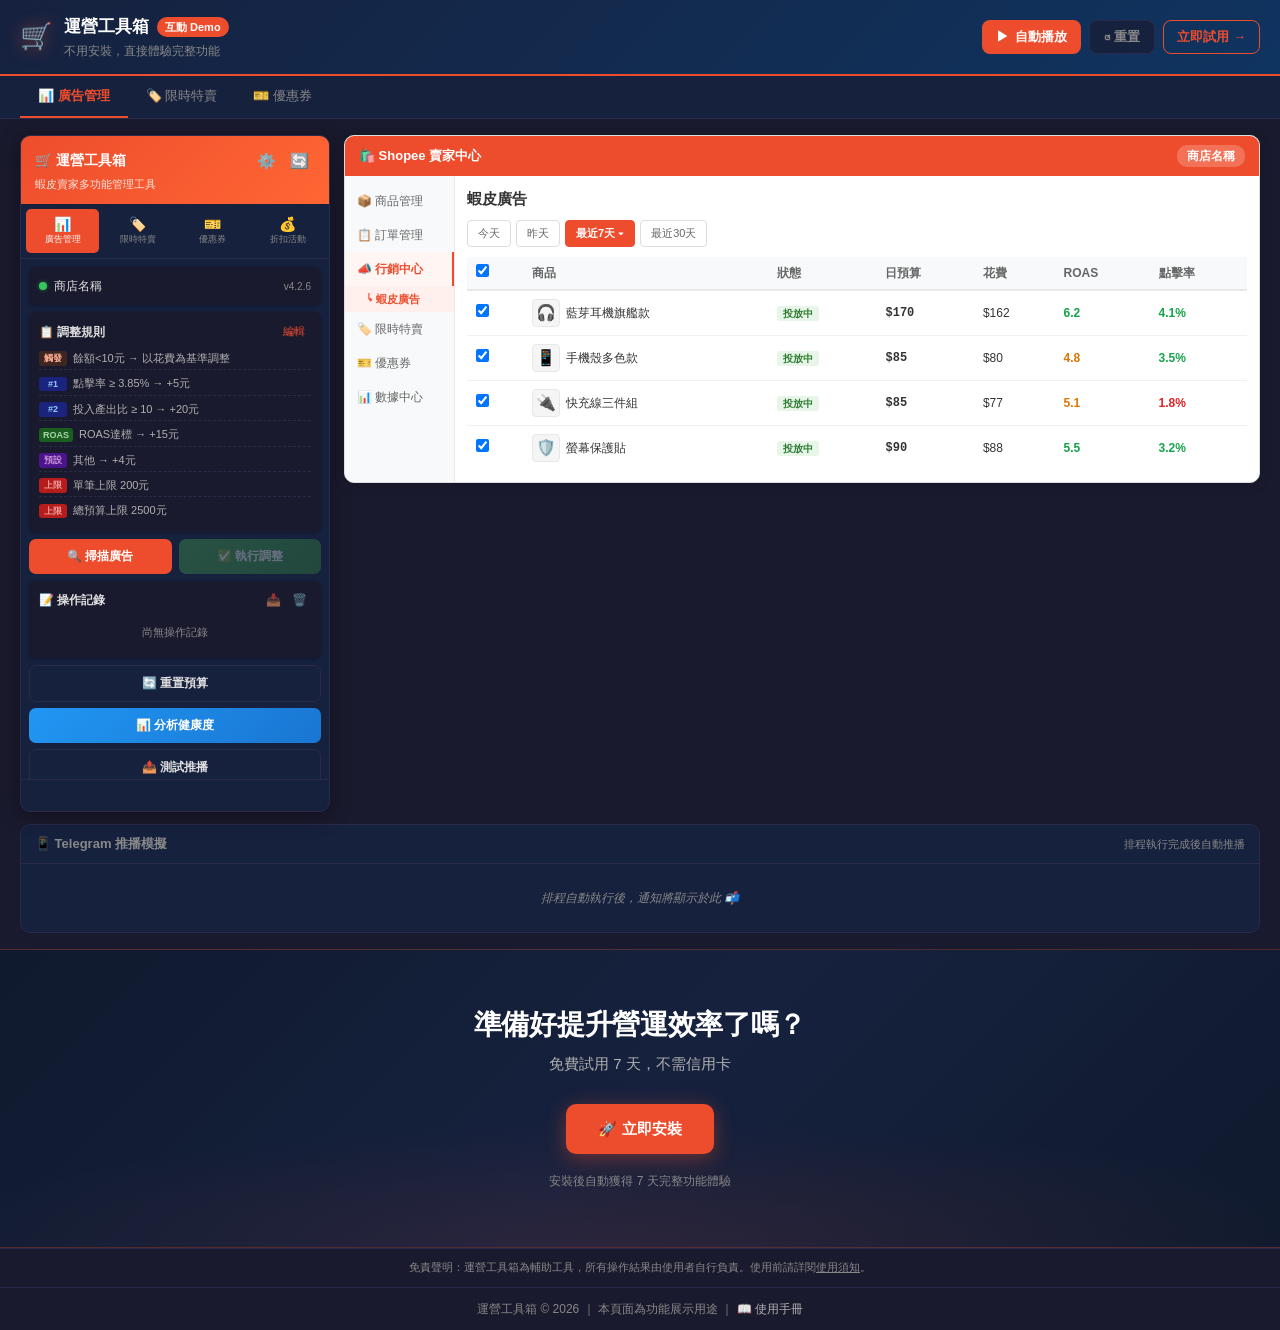
==== demo-full.html @ 083dc5a8 "feat: 重做為簡潔 Landing Page - index.html: 全新 Landing Page（Hero + 功能卡片 + 怎麼運作 + TG遙控 + CTA） - demo-full." ====
<!DOCTYPE html>
<html lang="zh-TW">
<head>
  <meta charset="UTF-8">
  <meta name="viewport" content="width=1300">
  <title>運營工具箱 Demo</title>
  <link rel="stylesheet" href="demo.css">
</head>
<body>

  <!-- ===== Header ===== -->
  <header class="page-header">
    <div class="page-header-inner">
      <div class="page-brand">
        <span class="page-logo">🛒</span>
        <div>
          <h1>運營工具箱 <span class="badge-demo">互動 Demo</span></h1>
          <p class="page-tagline">不用安裝，直接體驗完整功能</p>
        </div>
      </div>
      <div class="page-controls">
        <button id="autoPlayBtn" class="ctrl-btn ctrl-primary">
          <span id="autoPlayIcon">▶</span> <span id="autoPlayLabel">開始演示</span>
        </button>
        <button id="pauseBtn" class="ctrl-btn ctrl-secondary hidden">⏸ 暫停</button>
        <button id="resetBtn" class="ctrl-btn ctrl-secondary">↺ 重置</button>
        <a href="#cta-section" class="ctrl-btn ctrl-cta">立即試用 →</a>
      </div>
    </div>
  </header>

  <!-- ===== 步驟提示列 ===== -->
  <div class="step-bar" id="stepBar">
    <div class="step-bar-inner" id="stepText"></div>
  </div>

  <!-- ===== 功能 Tab 選擇 ===== -->
  <div class="feature-tabs">
    <div class="feature-tabs-inner">
      <button class="ftab active" data-ftab="ad">📊 廣告管理</button>
      <button class="ftab" data-ftab="flash">🏷️ 限時特賣</button>
      <button class="ftab" data-ftab="voucher">🎫 優惠券</button>
    </div>
  </div>

  <!-- ===== 主體 ===== -->
  <main class="demo-wrap">

    <!-- ==============================
         廣告管理 Tab
         ============================== -->
    <div class="ftab-content active" id="ftab-ad">
      <div class="demo-columns">

        <!-- ── 左：Side Panel ── -->
        <div class="sp-frame" id="spFrame">
          <div class="sp-header">
            <div class="sp-header-top">
              <h2>🛒 運營工具箱</h2>
              <div class="sp-header-actions">
                <button class="sp-icon-btn">⚙️</button>
                <button class="sp-icon-btn">🔄</button>
              </div>
            </div>
            <p class="sp-header-sub">蝦皮賣家多功能管理工具</p>
          </div>

          <div class="sp-tab-bar">
            <button class="sp-tab active" data-sptab="ad">
              <span class="sp-tab-icon">📊</span><span class="sp-tab-label">廣告管理</span>
            </button>
            <button class="sp-tab" data-sptab="flash">
              <span class="sp-tab-icon">🏷️</span><span class="sp-tab-label">限時特賣</span>
            </button>
            <button class="sp-tab" data-sptab="coupon">
              <span class="sp-tab-icon">🎫</span><span class="sp-tab-label">優惠券</span>
            </button>
            <button class="sp-tab" data-sptab="discount">
              <span class="sp-tab-icon">💰</span><span class="sp-tab-label">折扣活動</span>
            </button>
          </div>

          <div class="sp-body" id="spBody">

            <!-- SP: 廣告管理 -->
            <div class="sp-tab-content active" id="sptab-ad">

              <!-- 賣場資訊 -->
              <div class="sp-card">
                <div class="sp-shop-row">
                  <span class="sp-dot green"></span>
                  <span class="sp-shop-name">商店名稱</span>
                  <span class="sp-version">v4.2.6</span>
                </div>
              </div>

              <!-- 調整規則 -->
              <div class="sp-card" id="spRulesCard">
                <div class="sp-section-header">
                  <span>📋 調整規則</span>
                  <button class="sp-edit-link">編輯</button>
                </div>
                <div class="sp-rules-list">
                  <div class="sp-rule-item">
                    <span class="sp-badge trigger">觸發</span>
                    <span>餘額&lt;10元 → 以花費為基準調整</span>
                  </div>
                  <div class="sp-rule-item">
                    <span class="sp-badge custom">#1</span>
                    <span>點擊率 ≥ 3.85% → +5元</span>
                  </div>
                  <div class="sp-rule-item">
                    <span class="sp-badge custom">#2</span>
                    <span>投入產出比 ≥ 10 → +20元</span>
                  </div>
                  <div class="sp-rule-item">
                    <span class="sp-badge roas">ROAS</span>
                    <span>ROAS達標 → +15元</span>
                  </div>
                  <div class="sp-rule-item">
                    <span class="sp-badge fallback">預設</span>
                    <span>其他 → +4元</span>
                  </div>
                  <div class="sp-rule-item">
                    <span class="sp-badge limit">上限</span>
                    <span>單筆上限 200元</span>
                  </div>
                  <div class="sp-rule-item">
                    <span class="sp-badge limit">上限</span>
                    <span>總預算上限 2500元</span>
                  </div>
                </div>
              </div>

              <!-- 掃描 & 執行 -->
              <div class="sp-btn-row">
                <button class="sp-action-btn sp-primary" id="scanBtn">🔍 掃描廣告</button>
                <button class="sp-action-btn sp-success" id="executeBtn" disabled>✅ 執行調整</button>
              </div>

              <!-- 緊急停止 -->
              <button class="sp-action-btn sp-danger sp-full hidden" id="stopBtn">🛑 緊急停止</button>

              <!-- 進度條 -->
              <div class="sp-progress hidden" id="spProgress">
                <div class="sp-progress-label">
                  <span id="spProgressLabel">處理中...</span>
                  <span id="spProgressPct"></span>
                </div>
                <div class="sp-progress-track">
                  <div class="sp-progress-fill" id="spProgressFill"></div>
                </div>
              </div>

              <!-- 掃描結果 -->
              <div class="sp-result-panel hidden" id="scanResultPanel"></div>
              <!-- 執行結果 -->
              <div class="sp-result-panel hidden" id="executeResultPanel"></div>

              <!-- 操作記錄 -->
              <div class="sp-card">
                <div class="sp-section-header">
                  <span>📝 操作記錄</span>
                  <div>
                    <button class="sp-icon-btn-sm">📥</button>
                    <button class="sp-icon-btn-sm">🗑️</button>
                  </div>
                </div>
                <div class="sp-log" id="spLog">
                  <div class="sp-log-empty">尚無操作記錄</div>
                </div>
              </div>

              <!-- 其他動作 -->
              <button id="adResetBtn" class="sp-action-btn sp-outline sp-full" style="margin-bottom:6px;">🔄 重置預算</button>
              <button class="sp-action-btn sp-secondary sp-full" style="margin-bottom:6px;">📊 分析健康度</button>
              <button class="sp-action-btn sp-outline sp-full" style="margin-bottom:8px;">📤 測試推播</button>

              <!-- 排程設定（移至底部） -->
              <div class="sp-card" id="spScheduleCard">
                <div class="sp-section-header">
                  <span>⏰ 排程設定</span>
                  <label class="sp-toggle">
                    <input type="checkbox" id="scheduleToggle" checked>
                    <span class="sp-toggle-slider"></span>
                  </label>
                </div>
                <div class="sp-schedule-edit" id="spScheduleEdit">
                  <div class="sp-row-col">
                    <label class="sp-small-label">執行分鐘（可多選）</label>
                    <div class="sp-minute-chips">
                      <label class="sp-mchip"><input type="checkbox" value="0"  checked disabled><span>0分</span></label>
                      <label class="sp-mchip"><input type="checkbox" value="5"  disabled><span>5分</span></label>
                      <label class="sp-mchip"><input type="checkbox" value="10" disabled><span>10分</span></label>
                      <label class="sp-mchip"><input type="checkbox" value="15" disabled><span>15分</span></label>
                      <label class="sp-mchip"><input type="checkbox" value="20" disabled><span>20分</span></label>
                      <label class="sp-mchip"><input type="checkbox" value="25" disabled><span>25分</span></label>
                      <label class="sp-mchip"><input type="checkbox" value="30" checked disabled><span>30分</span></label>
                      <label class="sp-mchip"><input type="checkbox" value="35" disabled><span>35分</span></label>
                      <label class="sp-mchip"><input type="checkbox" value="40" disabled><span>40分</span></label>
                      <label class="sp-mchip"><input type="checkbox" value="45" disabled><span>45分</span></label>
                      <label class="sp-mchip"><input type="checkbox" value="50" disabled><span>50分</span></label>
                      <label class="sp-mchip"><input type="checkbox" value="55" disabled><span>55分</span></label>
                    </div>
                  </div>
                  <div class="sp-settings-row">
                    <label class="sp-small-label">開始時間</label>
                    <select id="spStartHour" class="sp-select-sm" disabled>
                      <option value="8" selected>8</option>
                    </select>
                    <span class="sp-unit">時</span>
                  </div>
                  <div class="sp-settings-row">
                    <label class="sp-small-label">結束時間</label>
                    <select id="spEndHour" class="sp-select-sm" disabled>
                      <option value="24" selected>24</option>
                    </select>
                    <span class="sp-unit">時</span>
                  </div>
                  <div class="sp-settings-row">
                    <label class="sp-small-label">自動切換頁面</label>
                    <label class="sp-toggle sp-toggle-sm">
                      <input type="checkbox" disabled>
                      <span class="sp-toggle-slider"></span>
                    </label>
                  </div>
                  <div class="sp-detail-row">
                    <span class="sp-detail-label">上次執行</span>
                    <span class="sp-last-run" id="spLastRun">2026/3/23 下午5:35</span>
                  </div>
                  <button class="sp-action-btn sp-primary sp-full" id="spScheduleSave" disabled>
                    💾 儲存排程設定
                  </button>
                </div>
                <!-- 倒數計時（自動播放時顯示） -->
                <div class="sp-countdown hidden" id="spCountdown">
                  <span class="sp-countdown-label">下次執行</span>
                  <span class="sp-countdown-time" id="spCountdownTime">--:--</span>
                </div>
              </div>

            </div><!-- /sptab-ad -->

            <!-- SP: 限時特賣 -->
            <div class="sp-tab-content" id="sptab-flash">
              <div class="sp-card">
                <h3 class="sp-card-title">🏷️ 快速設定活動庫存</h3>
                <div class="sp-mode-selector">
                  <label class="sp-radio">
                    <input type="radio" name="spStockMode" value="divide" checked>
                    <span>庫存除以</span>
                    <input type="number" value="2" min="1" max="10" class="sp-num-input">
                    <span class="sp-unit">（無條件進位）</span>
                  </label>
                  <label class="sp-radio">
                    <input type="radio" name="spStockMode" value="fixed">
                    <span>統一數量</span>
                    <input type="number" value="10" min="1" max="99" class="sp-num-input">
                    <span class="sp-unit">個</span>
                  </label>
                </div>
                <div class="sp-btn-row">
                  <button class="sp-action-btn sp-secondary">🔍 預覽變更</button>
                  <button class="sp-action-btn sp-primary" disabled>🚀 執行修改</button>
                </div>
                <label class="sp-checkbox"><input type="checkbox" checked><span>執行後自動全選</span></label>
                <label class="sp-checkbox"><input type="checkbox"><span>一次性完成（自動啟用 + 確定）</span></label>
              </div>
              <div class="sp-card sp-info-card">
                <h3 class="sp-card-title warn">⚠️ 防呆規則</h3>
                <ul class="sp-info-list">
                  <li>活動庫存範圍：1 ~ 99</li>
                  <li>不得超過現有庫存數量</li>
                  <li>庫存為 0 的規格自動跳過</li>
                </ul>
              </div>
              <button class="sp-action-btn sp-outline sp-full">📱 測試推播</button>
            </div>

            <!-- SP: 優惠券 -->
            <div class="sp-tab-content" id="sptab-coupon">
              <div class="sp-card">
                <h3 class="sp-card-title">📅 優惠券可使用時間</h3>
                <div class="sp-date-row">
                  <span class="sp-date-label">開始</span>
                  <input class="sp-date-input" type="text" placeholder="yyyymmddhhmm" value="202604010000">
                </div>
                <div class="sp-date-row">
                  <span class="sp-date-label">結束</span>
                  <input class="sp-date-input" type="text" placeholder="yyyymmddhhmm" value="202604300000">
                </div>
              </div>
              <div class="sp-card">
                <label class="sp-checkbox" style="margin:0;">
                  <input type="checkbox" checked>
                  <span>自動生成優惠券代碼（5碼英數字）</span>
                </label>
              </div>
              <button class="sp-action-btn sp-primary sp-full" style="margin-bottom:8px;">🚀 快速填入</button>
              <div class="sp-card">
                <h3 class="sp-card-title">📋 範本</h3>
                <div class="sp-template-list">
                  <div class="sp-template-item">
                    <span class="sp-template-name">滿199折10</span>
                    <div class="sp-template-btns">
                      <button class="sp-t-btn sp-t-apply" title="套用">✓</button>
                      <button class="sp-t-btn" title="置頂">📌</button>
                      <button class="sp-t-btn" title="刪除">🗑</button>
                    </div>
                  </div>
                  <div class="sp-template-item">
                    <span class="sp-template-name">滿399折25</span>
                    <div class="sp-template-btns">
                      <button class="sp-t-btn sp-t-apply">✓</button>
                      <button class="sp-t-btn">📌</button>
                      <button class="sp-t-btn">🗑</button>
                    </div>
                  </div>
                  <div class="sp-template-item">
                    <span class="sp-template-name">滿599折50</span>
                    <div class="sp-template-btns">
                      <button class="sp-t-btn sp-t-apply">✓</button>
                      <button class="sp-t-btn">📌</button>
                      <button class="sp-t-btn">🗑</button>
                    </div>
                  </div>
                  <div class="sp-template-item">
                    <span class="sp-template-name">【週年慶】滿999折100</span>
                    <div class="sp-template-btns">
                      <button class="sp-t-btn sp-t-apply">✓</button>
                      <button class="sp-t-btn">📌</button>
                      <button class="sp-t-btn">🗑</button>
                    </div>
                  </div>
                  <div class="sp-template-item">
                    <span class="sp-template-name">【新客專屬】滿299折20</span>
                    <div class="sp-template-btns">
                      <button class="sp-t-btn sp-t-apply">✓</button>
                      <button class="sp-t-btn">📌</button>
                      <button class="sp-t-btn">🗑</button>
                    </div>
                  </div>
                </div>
                <button class="sp-add-template-btn">＋ 新增範本</button>
              </div>
            </div>

            <!-- SP: 折扣活動 -->
            <div class="sp-tab-content" id="sptab-discount">
              <div class="sp-coming-soon">
                <div class="sp-cs-icon">💰</div>
                <h3>折扣活動管理</h3>
                <p>批量管理折扣活動<br>即將推出，敬請期待</p>
              </div>
            </div>

          </div><!-- /sp-body -->
          <div class="sp-footer"><span class="sp-footer-ver">v4.2.6</span></div>
        </div><!-- /sp-frame -->

        <!-- ── 右：蝦皮後台 ── -->
        <div class="shopee-frame" id="shopeeFrame">

          <!-- 廣告管理後台 -->
          <div class="s-page active" id="spage-ad">
            <div class="shopee-topbar">
              <span class="shopee-logo">🛍️ Shopee 賣家中心</span>
              <span class="shopee-shop">商店名稱</span>
            </div>
            <div class="shopee-body">
              <nav class="shopee-nav">
                <div class="snav-item">📦 商品管理</div>
                <div class="snav-item">📋 訂單管理</div>
                <div class="snav-item active">📣 行銷中心</div>
                <div class="snav-sub active">↳ 蝦皮廣告</div>
                <div class="snav-item">🏷️ 限時特賣</div>
                <div class="snav-item">🎫 優惠券</div>
                <div class="snav-item">📊 數據中心</div>
              </nav>
              <div class="shopee-content">
                <div class="shopee-page-title">蝦皮廣告</div>
                <div class="shopee-date-bar">
                  <span class="s-date-btn">今天</span>
                  <span class="s-date-btn">昨天</span>
                  <span class="s-date-btn s-date-active">最近7天 ▾</span>
                  <span class="s-date-btn">最近30天</span>
                </div>
                <table class="s-table">
                  <thead>
                    <tr>
                      <th><input type="checkbox" checked></th>
                      <th>商品</th>
                      <th>狀態</th>
                      <th>日預算</th>
                      <th>花費</th>
                      <th>ROAS</th>
                      <th>點擊率</th>
                    </tr>
                  </thead>
                  <tbody id="adTableBody">
                    <tr data-id="A">
                      <td><input type="checkbox" class="ad-cb" checked></td>
                      <td>
                        <div class="s-product">
                          <div class="s-product-img">🎧</div>
                          <span class="s-ad-name">藍芽耳機旗艦款</span>
                        </div>
                      </td>
                      <td><span class="s-badge green">投放中</span></td>
                      <td class="s-budget" data-orig="170">$170</td>
                      <td>$162</td>
                      <td class="s-good">6.2</td>
                      <td class="s-good">4.1%</td>
                    </tr>
                    <tr data-id="B">
                      <td><input type="checkbox" class="ad-cb" checked></td>
                      <td>
                        <div class="s-product">
                          <div class="s-product-img">📱</div>
                          <span class="s-ad-name">手機殼多色款</span>
                        </div>
                      </td>
                      <td><span class="s-badge green">投放中</span></td>
                      <td class="s-budget" data-orig="85">$85</td>
                      <td>$80</td>
                      <td class="s-ok">4.8</td>
                      <td class="s-good">3.5%</td>
                    </tr>
                    <tr data-id="C">
                      <td><input type="checkbox" class="ad-cb" checked></td>
                      <td>
                        <div class="s-product">
                          <div class="s-product-img">🔌</div>
                          <span class="s-ad-name">快充線三件組</span>
                        </div>
                      </td>
                      <td><span class="s-badge green">投放中</span></td>
                      <td class="s-budget" data-orig="85">$85</td>
                      <td>$77</td>
                      <td class="s-ok">5.1</td>
                      <td class="s-warn">1.8%</td>
                    </tr>
                    <tr data-id="D">
                      <td><input type="checkbox" class="ad-cb" checked></td>
                      <td>
                        <div class="s-product">
                          <div class="s-product-img">🛡️</div>
                          <span class="s-ad-name">螢幕保護貼</span>
                        </div>
                      </td>
                      <td><span class="s-badge green">投放中</span></td>
                      <td class="s-budget" data-orig="90">$90</td>
                      <td>$88</td>
                      <td class="s-good">5.5</td>
                      <td class="s-good">3.2%</td>
                    </tr>
                  </tbody>
                </table>
              </div>
            </div>
          </div>

          <!-- 限時特賣後台 -->
          <div class="s-page" id="spage-flash">
            <div class="shopee-topbar">
              <span class="shopee-logo">🛍️ Shopee 賣家中心</span>
              <span class="shopee-shop">商店名稱</span>
            </div>
            <div class="shopee-body">
              <nav class="shopee-nav">
                <div class="snav-item">📦 商品管理</div>
                <div class="snav-item">📣 行銷中心</div>
                <div class="snav-item active">🏷️ 限時特賣</div>
                <div class="snav-sub active">↳ 設定商品</div>
              </nav>
              <div class="shopee-content">
                <div class="shopee-page-title">設定商品</div>
                <table class="s-table">
                  <thead>
                    <tr>
                      <th><input type="checkbox" checked></th>
                      <th>商品名稱/規格</th>
                      <th>原售價</th>
                      <th>折扣後售價</th>
                      <th>折扣</th>
                      <th>活動庫存</th>
                      <th>購買限制</th>
                    </tr>
                  </thead>
                  <tbody>
                    <tr>
                      <td><input type="checkbox" checked></td>
                      <td><div class="s-product"><div class="s-product-img">🎧</div><span>藍芽耳機 / 黑色</span></div></td>
                      <td>$599</td>
                      <td class="s-ok">$509</td>
                      <td>85折</td>
                      <td class="s-flash-stock" id="flash-stock-1">5</td>
                      <td>1件</td>
                    </tr>
                    <tr>
                      <td><input type="checkbox" checked></td>
                      <td><div class="s-product"><div class="s-product-img">🎧</div><span>藍芽耳機 / 白色</span></div></td>
                      <td>$599</td>
                      <td class="s-ok">$509</td>
                      <td>85折</td>
                      <td class="s-flash-stock" id="flash-stock-2">3</td>
                      <td>1件</td>
                    </tr>
                    <tr>
                      <td><input type="checkbox" checked></td>
                      <td><div class="s-product"><div class="s-product-img">📱</div><span>手機殼 / iPhone 15</span></div></td>
                      <td>$299</td>
                      <td class="s-ok">$249</td>
                      <td>83折</td>
                      <td class="s-flash-stock" id="flash-stock-3">10</td>
                      <td>2件</td>
                    </tr>
                  </tbody>
                </table>
              </div>
            </div>
          </div>

          <!-- 優惠券後台 -->
          <div class="s-page" id="spage-coupon">
            <div class="shopee-topbar">
              <span class="shopee-logo">🛍️ Shopee 賣家中心</span>
              <span class="shopee-shop">商店名稱</span>
            </div>
            <div class="shopee-body">
              <nav class="shopee-nav">
                <div class="snav-item">📣 行銷中心</div>
                <div class="snav-item active">🎫 優惠券</div>
                <div class="snav-sub active">↳ 建立優惠券</div>
              </nav>
              <div class="shopee-content">
                <div class="shopee-page-title">建立優惠券</div>
                <div class="s-form">
                  <div class="s-form-section">
                    <div class="s-form-title">基本資訊</div>
                    <div class="s-form-row">
                      <label>優惠券名稱</label>
                      <div class="s-form-input" id="svoucherName">常駐299-5</div>
                    </div>
                    <div class="s-form-row">
                      <label>優惠代碼</label>
                      <div class="s-form-input mono" id="svoucherCode">A7K2P</div>
                    </div>
                    <div class="s-form-row">
                      <label>使用期間</label>
                      <div class="s-form-input" id="svoucherPeriod">
                        <span id="sVStart">2026/04/01 00:00</span> 至 <span id="sVEnd">2026/04/30 00:00</span>
                      </div>
                    </div>
                  </div>
                  <div class="s-form-section">
                    <div class="s-form-title">折扣設定</div>
                    <div class="s-form-row">
                      <label>折扣類型</label>
                      <div class="s-form-input">折扣</div>
                    </div>
                    <div class="s-form-row">
                      <label>折扣金額</label>
                      <div class="s-form-input">NT$5</div>
                    </div>
                    <div class="s-form-row">
                      <label>最低消費</label>
                      <div class="s-form-input">NT$299</div>
                    </div>
                  </div>
                </div>
              </div>
            </div>
          </div>

        </div><!-- /shopee-frame -->
      </div><!-- /demo-columns -->

      <!-- TG 通知 -->
      <div class="tg-wrap" id="tgWrap">
        <div class="tg-card">
          <div class="tg-card-header">
            <span>📱 Telegram 推播模擬</span>
            <span class="tg-hint">排程執行完成後自動推播</span>
          </div>
          <div class="tg-chat" id="tgChat">
            <div class="tg-empty">排程自動執行後，通知將顯示於此 📬</div>
          </div>
        </div>
      </div>

    </div><!-- /ftab-ad -->

    <!-- ==============================
         限時特賣 Tab
         ============================== -->
    <div class="ftab-content" id="ftab-flash">
      <!-- 每個 Tab 獨立播放按鈕 -->
      <div class="tab-controls">
        <button class="btn-play-tab" id="playFlashSaleBtn">▶ 播放演示</button>
        <button class="btn-reset-tab" id="resetFlashSaleBtn">↺ 重置</button>
      </div>
      <div class="demo-columns">
        <div class="sp-frame sp-frame-fixed">
          <div class="sp-header">
            <div class="sp-header-top"><h2>🛒 運營工具箱</h2></div>
            <p class="sp-header-sub">蝦皮賣家多功能管理工具</p>
          </div>
          <div class="sp-tab-bar">
            <button class="sp-tab" data-sptab2="ad"><span class="sp-tab-icon">📊</span><span class="sp-tab-label">廣告管理</span></button>
            <button class="sp-tab active" data-sptab2="flash"><span class="sp-tab-icon">🏷️</span><span class="sp-tab-label">限時特賣</span></button>
            <button class="sp-tab" data-sptab2="coupon"><span class="sp-tab-icon">🎫</span><span class="sp-tab-label">優惠券</span></button>
            <button class="sp-tab" data-sptab2="discount"><span class="sp-tab-icon">💰</span><span class="sp-tab-label">折扣活動</span></button>
          </div>
          <div class="sp-body">
            <!-- 主要設定卡 -->
            <div class="sp-card" id="flashModeCard">
              <h3 class="sp-card-title">🏷️ 快速設定活動庫存</h3>
              <div class="sp-mode-selector">
                <label class="sp-radio" id="flashModeLabel1">
                  <input type="radio" name="fMode2" checked>
                  <span>庫存除以</span>
                  <input type="number" value="2" class="sp-num-input">
                  <span class="sp-unit">（無條件進位）</span>
                </label>
                <label class="sp-radio">
                  <input type="radio" name="fMode2">
                  <span>統一數量</span>
                  <input type="number" value="10" class="sp-num-input">
                  <span class="sp-unit">個</span>
                </label>
              </div>
              <div class="sp-btn-row">
                <button class="sp-action-btn sp-secondary" id="flashPreviewBtn">🔍 預覽變更</button>
                <button class="sp-action-btn sp-primary" id="flashExecuteBtn" disabled>🚀 執行修改</button>
              </div>
              <!-- 進度條 -->
              <div class="sp-progress hidden" id="flashProgress">
                <div class="sp-progress-label">
                  <span id="flashProgressLabel">處理中...</span>
                </div>
                <div class="sp-progress-track">
                  <div class="sp-progress-fill" id="flashProgressFill"></div>
                </div>
              </div>
              <!-- 結果面板 -->
              <div class="sp-result-panel hidden" id="flashResultPanel"></div>
              <label class="sp-checkbox"><input type="checkbox" checked><span>執行後自動全選</span></label>
              <label class="sp-checkbox"><input type="checkbox"><span>一次性完成（自動啟用 + 確定）</span></label>
            </div>
            <div class="sp-card sp-info-card">
              <h3 class="sp-card-title warn">⚠️ 防呆規則</h3>
              <ul class="sp-info-list">
                <li>活動庫存範圍：1 ~ 99</li>
                <li>不得超過現有庫存數量</li>
                <li>庫存為 0 的規格自動跳過</li>
              </ul>
            </div>
            <button class="sp-action-btn sp-outline sp-full">📱 測試推播</button>
          </div>
        </div>
        <!-- 蝦皮後台（含互動 ID） -->
        <div class="shopee-frame">
          <div class="shopee-topbar">
            <span class="shopee-logo">🛍️ Shopee 賣家中心</span>
            <span class="shopee-shop">商店名稱</span>
          </div>
          <div class="shopee-body">
            <nav class="shopee-nav">
              <div class="snav-item active">🏷️ 限時特賣</div>
              <div class="snav-sub active">↳ 設定商品</div>
            </nav>
            <div class="shopee-content">
              <div class="shopee-page-title">設定商品</div>
              <table class="s-table">
                <thead>
                  <tr>
                    <th><input type="checkbox" checked></th>
                    <th>商品名稱/規格</th>
                    <th>原售價</th>
                    <th>折扣後售價</th>
                    <th>折扣</th>
                    <th>活動庫存</th>
                    <th>購買限制</th>
                  </tr>
                </thead>
                <tbody>
                  <tr id="f2-row-1">
                    <td><input type="checkbox" checked></td>
                    <td><div class="s-product"><div class="s-product-img">🎧</div><span>藍芽耳機 / 黑色</span></div></td>
                    <td>$599</td><td class="s-ok">$509</td><td>85折</td>
                    <td class="s-flash-stock" id="f2-stock-1" data-orig="14">14</td>
                    <td>1件</td>
                  </tr>
                  <tr id="f2-row-2">
                    <td><input type="checkbox" checked></td>
                    <td><div class="s-product"><div class="s-product-img">🎧</div><span>藍芽耳機 / 白色</span></div></td>
                    <td>$599</td><td class="s-ok">$509</td><td>85折</td>
                    <td class="s-flash-stock" id="f2-stock-2" data-orig="20">20</td>
                    <td>1件</td>
                  </tr>
                  <tr id="f2-row-3">
                    <td><input type="checkbox" checked></td>
                    <td><div class="s-product"><div class="s-product-img">📱</div><span>手機殼 / iPhone 15</span></div></td>
                    <td>$299</td><td class="s-ok">$249</td><td>83折</td>
                    <td class="s-flash-stock" id="f2-stock-3" data-orig="8">8</td>
                    <td>2件</td>
                  </tr>
                </tbody>
              </table>
            </div>
          </div>
        </div>
      </div>
    </div><!-- /ftab-flash -->

    <!-- ==============================
         優惠券 Tab
         ============================== -->
    <div class="ftab-content" id="ftab-voucher">
      <!-- 每個 Tab 獨立播放按鈕 -->
      <div class="tab-controls">
        <button class="btn-play-tab" id="playVoucherBtn">▶ 播放演示</button>
        <button class="btn-reset-tab" id="resetVoucherBtn">↺ 重置</button>
      </div>
      <div class="demo-columns">
        <div class="sp-frame sp-frame-fixed">
          <div class="sp-header">
            <div class="sp-header-top"><h2>🛒 運營工具箱</h2></div>
            <p class="sp-header-sub">蝦皮賣家多功能管理工具</p>
          </div>
          <div class="sp-tab-bar">
            <button class="sp-tab" data-sptab3="ad"><span class="sp-tab-icon">📊</span><span class="sp-tab-label">廣告管理</span></button>
            <button class="sp-tab" data-sptab3="flash"><span class="sp-tab-icon">🏷️</span><span class="sp-tab-label">限時特賣</span></button>
            <button class="sp-tab active" data-sptab3="coupon"><span class="sp-tab-icon">🎫</span><span class="sp-tab-label">優惠券</span></button>
            <button class="sp-tab" data-sptab3="discount"><span class="sp-tab-icon">💰</span><span class="sp-tab-label">折扣活動</span></button>
          </div>
          <div class="sp-body">
            <div class="sp-card">
              <h3 class="sp-card-title">📅 優惠券可使用時間</h3>
              <div class="sp-date-row">
                <span class="sp-date-label">開始</span>
                <input class="sp-date-input" id="vStartDate" type="text" value="202604010000">
              </div>
              <div class="sp-date-row">
                <span class="sp-date-label">結束</span>
                <input class="sp-date-input" id="vEndDate" type="text" value="202604300000">
              </div>
            </div>
            <div class="sp-card">
              <label class="sp-checkbox" style="margin:0;"><input type="checkbox" checked><span>自動生成優惠券代碼（5碼英數字）</span></label>
              <div class="sp-code-preview" id="vCodeDisplay">--</div>
            </div>
            <button class="sp-action-btn sp-primary sp-full" id="vFillBtn" style="margin-bottom:8px;">🚀 快速填入</button>
            <div class="sp-card">
              <h3 class="sp-card-title">📋 範本</h3>
              <div class="sp-template-list" id="vTplList">
                <div class="sp-template-item"><span class="sp-template-name">滿199折10</span><div class="sp-template-btns"><button class="sp-t-btn sp-t-apply">✓</button><button class="sp-t-btn">📌</button><button class="sp-t-btn">🗑</button></div></div>
                <div class="sp-template-item"><span class="sp-template-name">滿399折25</span><div class="sp-template-btns"><button class="sp-t-btn sp-t-apply">✓</button><button class="sp-t-btn">📌</button><button class="sp-t-btn">🗑</button></div></div>
                <div class="sp-template-item"><span class="sp-template-name">滿599折50</span><div class="sp-template-btns"><button class="sp-t-btn sp-t-apply">✓</button><button class="sp-t-btn">📌</button><button class="sp-t-btn">🗑</button></div></div>
                <div class="sp-template-item"><span class="sp-template-name">【週年慶】滿999折100</span><div class="sp-template-btns"><button class="sp-t-btn sp-t-apply">✓</button><button class="sp-t-btn">📌</button><button class="sp-t-btn">🗑</button></div></div>
                <div class="sp-template-item"><span class="sp-template-name">【新客專屬】滿299折20</span><div class="sp-template-btns"><button class="sp-t-btn sp-t-apply">✓</button><button class="sp-t-btn">📌</button><button class="sp-t-btn">🗑</button></div></div>
              </div>
              <button class="sp-add-template-btn">＋ 新增範本</button>
            </div>
          </div>
        </div>
        <!-- 蝦皮後台（含互動 ID，初始空白） -->
        <div class="shopee-frame">
          <div class="shopee-topbar">
            <span class="shopee-logo">🛍️ Shopee 賣家中心</span>
            <span class="shopee-shop">商店名稱</span>
          </div>
          <div class="shopee-body">
            <nav class="shopee-nav">
              <div class="snav-item active">🎫 優惠券</div>
              <div class="snav-sub active">↳ 建立優惠券</div>
            </nav>
            <div class="shopee-content">
              <div class="shopee-page-title">建立優惠券</div>
              <div class="s-form">
                <div class="s-form-section">
                  <div class="s-form-title">基本資訊</div>
                  <div class="s-form-row"><label>優惠券名稱</label><div class="s-form-input" id="v2-name">—</div></div>
                  <div class="s-form-row"><label>優惠代碼</label><div class="s-form-input mono" id="v2-code">—</div></div>
                  <div class="s-form-row"><label>使用期間</label><div class="s-form-input" id="v2-period">—</div></div>
                </div>
                <div class="s-form-section">
                  <div class="s-form-title">折扣設定</div>
                  <div class="s-form-row"><label>折扣類型</label><div class="s-form-input">折扣</div></div>
                  <div class="s-form-row"><label>折扣金額</label><div class="s-form-input" id="v2-discount">—</div></div>
                  <div class="s-form-row"><label>最低消費</label><div class="s-form-input" id="v2-minimum">—</div></div>
                </div>
              </div>
            </div>
          </div>
        </div>
      </div>
    </div><!-- /ftab-voucher -->

  </main>

  <!-- ===== CTA 區塊 ===== -->
  <section class="cta-section" id="cta-section">
    <div class="cta-inner">
      <h2 class="cta-title">準備好提升營運效率了嗎？</h2>
      <p class="cta-sub">免費試用 7 天，不需信用卡</p>
      <div class="cta-btns">
        <a href="#" class="cta-btn cta-install">🚀 立即安裝</a>
      </div>
      <p class="cta-note">安裝後自動獲得 7 天完整功能體驗</p>
    </div>
  </section>

  <!-- ===== 免責聲明 ===== -->
  <div class="demo-disclaimer">
    <p>免責聲明：運營工具箱為輔助工具，所有操作結果由使用者自行負責。使用前請詳閱<a href="guide.html" class="demo-disclaimer-link">使用須知</a>。</p>
  </div>

  <footer class="page-footer">
    <p>運營工具箱 © 2026 ｜ 本頁面為功能展示用途 ｜ <a href="guide.html" class="footer-guide-link">📖 使用手冊</a></p>
  </footer>

  <!-- ===== 橫向提示 Overlay ===== -->
  <div id="orientOverlay" class="orient-overlay">
    <div class="orient-box">
      <div class="orient-icon">📱</div>
      <p class="orient-msg">建議將手機<strong>橫向</strong>觀看<br>體驗更佳</p>
      <button class="orient-btn" id="orientDismiss">知道了，繼續直向</button>
    </div>
  </div>

  <script src="demo.js"></script>
</body>
</html>
---- demo.css ----
/* ============================
   運營工具箱 Demo
   ============================ */
*, *::before, *::after { box-sizing: border-box; margin: 0; padding: 0; }

:root {
  --bg-main:   #1a1a2e;
  --bg-card:   #16213e;
  --bg-card2:  #0f3460;
  --bg-hover:  #1e2d50;
  --border:    #2a2a4a;
  --text:      #e0e0e0;
  --text-sec:  #b0b0b0;
  --text-muted:#888;
  --shopee:    #ee4d2d;
  --shopee-dk: #c73d20;
  --accent:    #ff6b35;
  --success:   #34c759;
  --success-bg:#1b3a1b;
  --warn:      #f59e0b;
  --info:      #2196f3;
  --danger:    #ef4444;
  --toggle-w:  44px;
  --toggle-h:  27px;
  --toggle-k:  23px;
  --toggle-tr: 17px;
  --font: -apple-system, BlinkMacSystemFont, 'Segoe UI', Roboto, sans-serif;
}

body {
  font-family: var(--font);
  background: var(--bg-main);
  color: var(--text);
  font-size: 14px;
  line-height: 1.5;
  min-height: 100vh;
}

/* ===== Page Header ===== */
.page-header {
  background: linear-gradient(135deg, #16213e 0%, #0f3460 100%);
  border-bottom: 2px solid var(--shopee);
  padding: 14px 20px;
  position: sticky;
  top: 0;
  z-index: 200;
}
.page-header-inner {
  max-width: 1300px;
  margin: 0 auto;
  display: flex;
  align-items: center;
  justify-content: space-between;
  gap: 12px;
  flex-wrap: wrap;
}
.page-brand { display: flex; align-items: center; gap: 12px; }
.page-logo { font-size: 26px; filter: drop-shadow(0 0 8px rgba(238,77,45,0.7)); }
.page-header h1 { font-size: 17px; font-weight: 700; color: #fff; display: flex; align-items: center; gap: 8px; }
.badge-demo { font-size: 11px; background: var(--shopee); color: #fff; padding: 2px 8px; border-radius: 10px; font-weight: 600; }
.page-tagline { font-size: 12px; color: var(--text-muted); margin-top: 2px; }
.page-controls { display: flex; gap: 8px; }

.ctrl-btn { display: flex; align-items: center; gap: 6px; padding: 7px 14px; border: none; border-radius: 8px; font-size: 13px; font-weight: 600; cursor: pointer; transition: all 0.2s; }
.ctrl-primary { background: var(--shopee); color: #fff; }
.ctrl-primary:hover { background: var(--shopee-dk); }
.ctrl-primary.playing { background: #1d4ed8; }

/* 開場吸引注意動畫 */
.ctrl-btn-attention {
  animation: btnAttention 1.4s ease-out infinite;
}
@keyframes btnAttention {
  0%   { box-shadow: 0 0 0 0 rgba(238,77,45,0.8); }
  70%  { box-shadow: 0 0 0 14px rgba(238,77,45,0); }
  100% { box-shadow: 0 0 0 0 rgba(238,77,45,0); }
}
.ctrl-secondary { background: var(--bg-card); color: var(--text-muted); border: 1px solid var(--border); }
.ctrl-secondary:hover { color: var(--text); border-color: var(--text-muted); }

/* ===== Step Bar (字幕式，畫面中央大字) ===== */
.step-bar {
  position: fixed;
  top: 50%;
  left: 50%;
  transform: translate(-50%, -50%) translateY(16px);
  z-index: 500;
  background: rgba(0, 0, 0, 0.88);
  padding: 24px 48px;
  border-radius: 16px;
  border: 2px solid rgba(238, 77, 45, 0.65);
  box-shadow: 0 8px 48px rgba(0,0,0,0.7), 0 0 0 1px rgba(255,255,255,0.04);
  text-align: center;
  opacity: 0;
  pointer-events: none;
  max-width: 740px;
  width: calc(100% - 40px);
  transition: opacity 0.35s ease, transform 0.35s ease;
}
.step-bar.step-visible {
  opacity: 1;
  transform: translate(-50%, -50%) translateY(0);
  pointer-events: auto;
}
.step-bar-inner {
  font-size: 23px;
  font-weight: 700;
  color: #fff;
  text-shadow: 0 2px 10px rgba(0,0,0,0.8);
  line-height: 1.55;
}

/* ===== Generic hidden ===== */
.hidden { display: none !important; }

/* ===== Feature Tabs ===== */
.feature-tabs { background: var(--bg-card); border-bottom: 1px solid var(--border); padding: 0 20px; }
.feature-tabs-inner { max-width: 1300px; margin: 0 auto; display: flex; }
.ftab { padding: 11px 18px; border: none; background: transparent; color: var(--text-muted); font-size: 13px; font-weight: 500; cursor: pointer; border-bottom: 2px solid transparent; transition: all 0.2s; }
.ftab:hover { color: var(--text); }
.ftab.active { color: var(--shopee); border-bottom-color: var(--shopee); font-weight: 700; }
.ftab-content { display: none; }
.ftab-content.active { display: block; }

/* ===== Demo Wrap ===== */
.demo-wrap { max-width: 1300px; margin: 0 auto; padding: 16px 20px; }

/* ===== Demo Columns: SP left, Shopee right ===== */
.demo-columns {
  display: grid;
  grid-template-columns: 310px 1fr;
  gap: 14px;
  align-items: start;
}
@media (max-width: 880px) { .demo-columns { grid-template-columns: 1fr; } }

/* ============================
   Side Panel Frame（左側）
   ============================ */
.sp-frame {
  background: var(--bg-card);
  border: 1px solid var(--border);
  border-radius: 10px;
  overflow: hidden;
  box-shadow: 0 4px 20px rgba(0,0,0,0.4);
  display: flex;
  flex-direction: column;
}
.sp-frame-fixed { max-width: 310px; }

/* Header */
.sp-header { background: linear-gradient(135deg, #ee4d2d, #ff6633); color: white; padding: 12px 14px; flex-shrink: 0; }
.sp-header-top { display: flex; justify-content: space-between; align-items: center; }
.sp-header h2 { font-size: 14px; font-weight: 600; margin: 0; }
.sp-header-actions { display: flex; align-items: center; gap: 2px; }
.sp-icon-btn { background: none; border: none; font-size: 15px; cursor: pointer; padding: 4px 6px; border-radius: 4px; color: white; opacity: 0.9; transition: background 0.2s; }
.sp-icon-btn:hover { background: rgba(255,255,255,0.2); }
.sp-header-sub { font-size: 11px; opacity: 0.85; margin-top: 2px; }

/* Tab Bar */
.sp-tab-bar { display: flex; gap: 2px; padding: 5px; background: var(--bg-card); border-bottom: 1px solid var(--border); }
.sp-tab { flex: 1; display: flex; flex-direction: column; align-items: center; padding: 7px 2px; border: none; background: transparent; cursor: pointer; border-radius: 5px; font-size: 9px; color: var(--text-muted); transition: all 0.2s; }
.sp-tab:hover { color: var(--text-sec); background: var(--bg-hover); }
.sp-tab.active { background: var(--shopee); color: white; }
.sp-tab-icon { font-size: 14px; margin-bottom: 1px; }
.sp-tab-label { font-weight: 500; }

/* SP Body */
.sp-body { flex: 1; overflow-y: auto; padding: 8px; max-height: 520px; }
.sp-tab-content { display: none; }
.sp-tab-content.active { display: block; }

/* Cards */
.sp-card { background: var(--bg-main); border-radius: 7px; padding: 10px; margin-bottom: 7px; box-shadow: 0 1px 3px rgba(0,0,0,0.3); }
.sp-card-title { font-size: 12px; color: var(--shopee); margin-bottom: 8px; display: flex; align-items: center; gap: 5px; font-weight: 600; }
.sp-card-title.warn { color: var(--warn); }

.sp-shop-row { display: flex; align-items: center; gap: 7px; font-size: 12px; }
.sp-dot { width: 8px; height: 8px; border-radius: 50%; flex-shrink: 0; }
.sp-dot.green { background: var(--success); box-shadow: 0 0 4px rgba(52,199,89,0.5); }
.sp-shop-name { font-weight: 500; color: var(--text); }
.sp-version { font-size: 10px; color: var(--text-muted); margin-left: auto; }

.sp-section-header { display: flex; align-items: center; justify-content: space-between; font-size: 12px; font-weight: 600; color: var(--text); margin-bottom: 7px; }
.sp-edit-link { border: none; background: none; color: var(--shopee); cursor: pointer; font-size: 11px; font-weight: 500; padding: 2px 6px; border-radius: 4px; }
.sp-edit-link:hover { background: rgba(238,77,45,0.08); }

/* Rules */
.sp-rules-list { display: flex; flex-direction: column; gap: 3px; }
.sp-rule-item { display: flex; align-items: center; gap: 6px; font-size: 11px; color: var(--text-sec); padding: 3px 0; border-bottom: 1px dashed var(--border); line-height: 1.4; }
.sp-rule-item:last-child { border-bottom: none; }
.sp-badge { font-size: 9px; font-weight: 700; padding: 1px 4px; border-radius: 3px; flex-shrink: 0; min-width: 28px; text-align: center; }
.sp-badge.trigger  { background: #3e2723; color: #ffab91; }
.sp-badge.roas     { background: #1b5e20; color: #a5d6a7; }
.sp-badge.custom   { background: #1a237e; color: #90caf9; }
.sp-badge.fallback { background: #4a148c; color: #ce93d8; }
.sp-badge.limit    { background: #b71c1c; color: #ef9a9a; }

/* Toggle */
.sp-toggle { position: relative; display: inline-block; width: var(--toggle-w); height: var(--toggle-h); flex-shrink: 0; }
.sp-toggle.sp-toggle-sm { width: 38px; height: 23px; }
.sp-toggle input { opacity: 0; width: 0; height: 0; }
.sp-toggle-slider { position: absolute; cursor: pointer; inset: 0; background: #3a3a3c; border-radius: var(--toggle-h); transition: background 0.3s; }
.sp-toggle-slider::before { content: ''; position: absolute; width: var(--toggle-k); height: var(--toggle-k); left: 2px; bottom: 2px; background: white; border-radius: 50%; transition: transform 0.3s; box-shadow: 0 1px 3px rgba(0,0,0,0.3); }
.sp-toggle.sp-toggle-sm .sp-toggle-slider::before { width: 19px; height: 19px; }
.sp-toggle input:checked + .sp-toggle-slider { background: #34c759; }
.sp-toggle input:checked + .sp-toggle-slider::before { transform: translateX(var(--toggle-tr)); }
.sp-toggle.sp-toggle-sm input:checked + .sp-toggle-slider::before { transform: translateX(15px); }

/* Schedule Edit */
.sp-row-col { display: flex; flex-direction: column; margin-bottom: 8px; }
.sp-small-label { font-size: 11px; color: var(--text-sec); margin-bottom: 4px; }
.sp-minute-chips { display: flex; flex-wrap: wrap; gap: 4px; }
.sp-mchip { display: flex; align-items: center; gap: 2px; cursor: pointer; font-size: 11px; color: var(--text-sec); }
.sp-mchip input[type="checkbox"] { accent-color: var(--shopee); }
.sp-settings-row { display: flex; align-items: center; justify-content: space-between; gap: 8px; margin-bottom: 7px; font-size: 11px; color: var(--text-sec); }
.sp-settings-row > .sp-small-label { flex: 1; margin-bottom: 0; }
.sp-select-sm { width: 48px; padding: 3px 4px; border: 1px solid var(--border); border-radius: 4px; font-size: 11px; background: var(--bg-card); color: var(--text); }
.sp-unit { font-size: 10px; color: var(--text-muted); }
.sp-detail-row { display: flex; justify-content: space-between; align-items: center; font-size: 11px; color: var(--text-sec); padding: 3px 0; }
.sp-detail-label { color: var(--text-muted); }
.sp-last-run { color: var(--info); }

/* Countdown */
.sp-countdown { display: flex; align-items: center; justify-content: center; gap: 10px; margin-top: 8px; padding: 8px; background: rgba(33,150,243,0.1); border: 1px solid rgba(33,150,243,0.3); border-radius: 6px; }
.sp-countdown.hidden { display: none; }
.sp-countdown-label { font-size: 11px; color: var(--text-muted); }
.sp-countdown-time { font-size: 20px; font-weight: 700; color: var(--info); font-family: monospace; letter-spacing: 2px; }

/* Buttons */
.sp-btn-row { display: flex; gap: 7px; margin-bottom: 7px; }
.sp-action-btn { flex: 1; padding: 9px 8px; border: none; border-radius: 7px; font-size: 12px; font-weight: 600; cursor: pointer; transition: all 0.2s; display: flex; align-items: center; justify-content: center; gap: 5px; white-space: nowrap; }
.sp-action-btn.sp-full { width: 100%; }
.sp-action-btn:disabled { opacity: 0.35; cursor: not-allowed; }
.sp-action-btn:not(:disabled):active { transform: scale(0.97); }
.sp-primary { background: var(--shopee); color: white; }
.sp-primary:not(:disabled):hover { background: var(--shopee-dk); }
.sp-success { background: linear-gradient(135deg, #4caf50, #388e3c); color: white; }
.sp-success:not(:disabled):hover { background: linear-gradient(135deg, #388e3c, #2e7d32); }
.sp-secondary { background: linear-gradient(135deg, #2196f3, #1976d2); color: white; }
.sp-secondary:not(:disabled):hover { background: linear-gradient(135deg, #1976d2, #1565c0); }
.sp-outline { background: var(--bg-card); color: var(--text); border: 1px solid var(--border); margin-bottom: 6px; }
.sp-danger { background: linear-gradient(135deg, #f44336, #d32f2f); color: white; }

/* Progress */
.sp-progress { margin: 3px 0 7px; }
.sp-progress.hidden { display: none; }
.sp-progress-label { display: flex; justify-content: space-between; font-size: 11px; color: var(--text-sec); margin-bottom: 4px; }
.sp-progress-track { height: 5px; background: var(--border); border-radius: 3px; overflow: hidden; }
.sp-progress-fill { height: 100%; background: var(--accent); border-radius: 3px; width: 0%; transition: width 0.1s linear; }

/* Result Panel */
.sp-result-panel { padding: 7px 9px; border-radius: 7px; font-size: 11px; margin-bottom: 7px; }
.sp-result-panel.hidden { display: none; }
.sp-result-panel.success { background: var(--success-bg); color: #a5d6a7; border: 1px solid #2e7d32; }
.sp-result-panel.info    { background: #0d2137; color: #90caf9; border: 1px solid #1565c0; }
.sp-result-panel.error   { background: #3a1b1b; color: #ef9a9a; border: 1px solid #c62828; }
.sp-result-item { display: flex; align-items: center; gap: 5px; padding: 3px 0; border-bottom: 1px dashed rgba(255,255,255,0.07); line-height: 1.4; animation: slideIn 0.22s ease-out; }
.sp-result-item:last-child { border-bottom: none; }
.sp-r-name { flex: 1; overflow: hidden; text-overflow: ellipsis; white-space: nowrap; color: var(--text); }
.sp-r-rule { font-size: 10px; background: rgba(255,255,255,0.07); padding: 1px 4px; border-radius: 3px; flex-shrink: 0; color: var(--text-muted); }
.sp-r-budget { font-family: monospace; flex-shrink: 0; }
.sp-r-old { color: var(--text-muted); text-decoration: line-through; }
.sp-r-arrow { color: var(--text-muted); margin: 0 2px; }
.sp-r-new { color: var(--success); font-weight: 700; }
.sp-result-summary { margin-top: 5px; padding-top: 5px; border-top: 1px solid rgba(255,255,255,0.08); font-size: 11px; color: #86efac; font-weight: 600; }

@keyframes slideIn { from { opacity: 0; transform: translateY(-4px); } to { opacity: 1; transform: translateY(0); } }

/* Log */
.sp-log { max-height: 90px; overflow-y: auto; }
.sp-log-empty { font-size: 11px; color: var(--text-muted); text-align: center; padding: 8px; }
.sp-log-item { display: flex; align-items: baseline; gap: 5px; font-size: 10px; padding: 3px 0; border-bottom: 1px dashed var(--border); color: var(--text-sec); }
.sp-log-item:last-child { border-bottom: none; }
.sp-log-time { color: var(--text-muted); flex-shrink: 0; font-family: monospace; }
.sp-log-action { color: var(--shopee); font-weight: 600; flex-shrink: 0; }
.sp-log-detail { color: var(--text-sec); overflow: hidden; text-overflow: ellipsis; white-space: nowrap; }
.sp-icon-btn-sm { background: none; border: none; cursor: pointer; font-size: 12px; padding: 2px 4px; border-radius: 4px; opacity: 0.6; color: var(--text); }
.sp-icon-btn-sm:hover { opacity: 1; background: rgba(255,255,255,0.05); }

/* Flash Sale */
.sp-mode-selector { display: flex; flex-direction: column; gap: 7px; margin-bottom: 9px; }
.sp-radio { display: flex; align-items: center; gap: 5px; font-size: 11px; color: var(--text); cursor: pointer; }
.sp-num-input { width: 42px; padding: 3px 5px; border: 1px solid var(--border); border-radius: 4px; text-align: center; font-size: 11px; background: var(--bg-card); color: var(--text); }
.sp-info-list { list-style: none; font-size: 11px; color: var(--text-sec); display: flex; flex-direction: column; gap: 3px; padding-left: 4px; }
.sp-info-list li::before { content: '• '; color: var(--warn); }
.sp-checkbox { display: flex; align-items: center; gap: 5px; font-size: 11px; color: var(--text-sec); cursor: pointer; margin-top: 5px; }

/* Voucher */
.sp-template-list { display: flex; flex-direction: column; gap: 4px; margin-bottom: 7px; }
.sp-template-item { display: flex; align-items: center; padding: 5px 7px; background: var(--bg-card); border-radius: 5px; border: 1px solid var(--border); gap: 7px; }
.sp-template-name { flex: 1; font-size: 11px; color: var(--text); overflow: hidden; text-overflow: ellipsis; white-space: nowrap; }
.sp-template-btns { display: flex; gap: 2px; }
.sp-t-btn { width: 24px; height: 24px; border: none; border-radius: 50%; cursor: pointer; font-size: 10px; background: var(--bg-card2); color: var(--text-muted); transition: all 0.2s; }
.sp-t-btn.sp-t-apply { background: #374151; }
.sp-t-btn.sp-t-apply:hover { background: var(--success); color: white; }
.sp-add-template-btn { width: 100%; padding: 7px; border: 2px dashed var(--border); background: transparent; border-radius: 5px; color: var(--text-muted); cursor: pointer; font-size: 11px; transition: all 0.2s; }
.sp-add-template-btn:hover { border-color: var(--text-muted); color: var(--text); }
.sp-date-row { display: flex; align-items: center; gap: 7px; margin-bottom: 5px; font-size: 11px; }
.sp-date-label { width: 30px; flex-shrink: 0; color: var(--text-muted); }
.sp-date-input { flex: 1; padding: 4px 7px; border: 1px solid var(--border); border-radius: 5px; text-align: center; font-size: 11px; font-family: monospace; background: var(--bg-card); color: var(--text); }

/* Coming Soon */
.sp-coming-soon { text-align: center; padding: 28px 14px; color: var(--text-muted); }
.sp-cs-icon { font-size: 28px; margin-bottom: 8px; }
.sp-coming-soon h3 { font-size: 12px; color: var(--text-sec); margin-bottom: 5px; }
.sp-coming-soon p { font-size: 11px; line-height: 1.6; }

/* Footer */
.sp-footer { padding: 5px 12px; text-align: center; border-top: 1px solid var(--border); flex-shrink: 0; }
.sp-footer-ver { color: transparent; font-size: 10px; user-select: text; }

/* Highlight */
.highlight-pulse { animation: hpulse 0.8s ease-in-out 3; outline: 2px solid var(--shopee); outline-offset: 2px; border-radius: 7px; }
@keyframes hpulse {
  0%   { outline-color: transparent; box-shadow: none; }
  50%  { outline-color: var(--shopee); box-shadow: 0 0 10px rgba(238,77,45,0.5); }
  100% { outline-color: transparent; box-shadow: none; }
}

/* ===== Spotlight 聚焦引導 — 劇場黑幕 ===== */
body.spotlight-active .sp-frame,
body.spotlight-active .shopee-frame,
body.spotlight-active .tg-wrap {
  filter: brightness(0.06);
  transition: filter 0.5s ease;
}
body.spotlight-active .spotlight-target {
  filter: brightness(1) !important;
  box-shadow: 0 0 0 3px rgba(238,77,45,0.5), 0 0 48px rgba(238,77,45,0.12);
  transition: filter 0.5s ease, box-shadow 0.5s ease;
}

/* ============================
   蝦皮後台 Frame（右側）
   ============================ */
.shopee-frame { background: #fff; border-radius: 10px; overflow: hidden; border: 1px solid #ddd; box-shadow: 0 2px 12px rgba(0,0,0,0.15); color: #333; }

.s-page { display: none; }
.s-page.active { display: block; }

.shopee-topbar { background: var(--shopee); padding: 9px 14px; display: flex; align-items: center; justify-content: space-between; color: white; font-size: 13px; font-weight: 600; }
.shopee-logo { font-size: 13px; }
.shopee-shop { font-size: 12px; background: rgba(255,255,255,0.2); padding: 2px 10px; border-radius: 10px; }

.shopee-body { display: flex; min-height: 300px; }

.shopee-nav { width: 110px; background: #f8f9fa; border-right: 1px solid #e8e8e8; padding: 8px 0; flex-shrink: 0; }
.snav-item { padding: 8px 12px; font-size: 12px; color: #666; cursor: pointer; transition: background 0.15s; }
.snav-item:hover { background: #f0f0f0; }
.snav-item.active { color: var(--shopee); font-weight: 600; background: #fff5f3; border-right: 2px solid var(--shopee); }
.snav-sub { padding: 5px 12px 5px 22px; font-size: 11px; color: #999; cursor: pointer; }
.snav-sub.active { color: var(--shopee); font-weight: 600; background: #fff0ed; }

.shopee-content { flex: 1; padding: 12px; overflow: hidden; }
.shopee-page-title { font-size: 15px; font-weight: 700; color: #333; margin-bottom: 10px; }
.shopee-date-bar { display: flex; gap: 5px; margin-bottom: 10px; flex-wrap: wrap; }
.s-date-btn { padding: 4px 10px; border: 1px solid #ddd; border-radius: 4px; font-size: 11px; color: #666; cursor: pointer; background: #fff; }
.s-date-active { background: var(--shopee); color: #fff; border-color: var(--shopee); font-weight: 600; }

/* 蝦皮表格 */
.s-table { width: 100%; border-collapse: collapse; font-size: 12px; }
.s-table th { padding: 7px 9px; background: #f8f9fa; border-bottom: 2px solid #e8e8e8; color: #666; font-weight: 600; text-align: left; white-space: nowrap; }
.s-table td { padding: 8px 9px; border-bottom: 1px solid #f0f0f0; vertical-align: middle; }
.s-table tr:last-child td { border-bottom: none; }
.s-table tr { transition: background 0.2s; }
.s-table tr:hover { background: #fafafa; }
.s-table tr.s-adjusting { background: #fff8f5; }
.s-table tr.s-done { background: #f0fdf4; }

.s-product { display: flex; align-items: center; gap: 6px; }
.s-product-img { width: 28px; height: 28px; border-radius: 4px; background: #f5f5f5; display: flex; align-items: center; justify-content: center; font-size: 16px; flex-shrink: 0; border: 1px solid #e8e8e8; }
.s-ad-name { font-weight: 500; color: #333; }
.s-badge { font-size: 10px; padding: 2px 6px; border-radius: 3px; font-weight: 600; }
.s-badge.green { background: #e8f5e9; color: #2e7d32; }
.s-budget { font-family: monospace; font-weight: 700; color: #333; transition: color 0.3s; }
.s-budget.updated { color: #2e7d32; animation: budgetPop 0.4s ease-out; }
.s-good { color: #16a34a; font-weight: 600; }
.s-ok   { color: #d97706; font-weight: 600; }
.s-warn { color: #dc2626; font-weight: 600; }
.s-flash-stock { font-family: monospace; font-weight: 700; color: #333; }
@keyframes budgetPop { 0% { transform: scale(1.3); } 100% { transform: scale(1); } }

/* 優惠券表單 */
.s-form { display: flex; flex-direction: column; gap: 14px; }
.s-form-section { border: 1px solid #e8e8e8; border-radius: 6px; overflow: hidden; }
.s-form-title { background: #f8f9fa; padding: 7px 12px; font-size: 12px; font-weight: 700; color: #555; border-bottom: 1px solid #e8e8e8; }
.s-form-row { display: flex; align-items: center; padding: 7px 12px; border-bottom: 1px solid #f5f5f5; font-size: 12px; gap: 12px; }
.s-form-row:last-child { border-bottom: none; }
.s-form-row label { width: 70px; flex-shrink: 0; color: #888; }
.s-form-input { flex: 1; color: #333; }
.s-form-input.mono { font-family: monospace; font-size: 13px; font-weight: 600; color: var(--shopee); letter-spacing: 1px; }

/* ===== Telegram ===== */
.tg-wrap { margin-top: 12px; }
.tg-card { background: var(--bg-card); border: 1px solid var(--border); border-radius: 10px; overflow: hidden; }
.tg-card-header { display: flex; align-items: center; justify-content: space-between; padding: 9px 14px; background: var(--bg-card); border-bottom: 1px solid var(--border); font-size: 13px; font-weight: 600; color: var(--text-muted); }
.tg-hint { font-size: 11px; color: var(--text-muted); font-weight: 400; }
.tg-chat { padding: 12px 14px; min-height: 68px; display: flex; align-items: center; }
.tg-empty { font-size: 12px; color: var(--text-muted); font-style: italic; text-align: center; width: 100%; }
.tg-message { background: var(--bg-card2); border: 1px solid var(--border); border-radius: 10px 10px 10px 3px; padding: 10px 14px; max-width: 500px; font-size: 12px; line-height: 1.8; animation: popIn 0.4s cubic-bezier(0.68, -0.55, 0.265, 1.55); }
.tg-bot-name { font-size: 11px; color: #60a5fa; font-weight: 700; margin-bottom: 5px; }
.tg-content { color: var(--text); white-space: pre-line; }
.tg-content strong { color: white; }
@keyframes popIn { 0% { opacity: 0; transform: scale(0.85) translateY(8px); } 100% { opacity: 1; transform: scale(1) translateY(0); } }

/* ===== CTA 區塊 ===== */
.cta-section {
  margin-top: 0;
  padding: 56px 20px;
  background: linear-gradient(135deg, #0f1a2e 0%, #16213e 50%, #0f1a2e 100%);
  border-top: 1px solid rgba(238,77,45,0.3);
  border-bottom: 1px solid rgba(238,77,45,0.3);
  text-align: center;
  position: relative;
  overflow: hidden;
}
.cta-section::before {
  content: '';
  position: absolute;
  inset: 0;
  background: radial-gradient(ellipse 80% 60% at 50% 100%, rgba(238,77,45,0.10) 0%, transparent 70%);
  pointer-events: none;
}
.cta-inner { max-width: 600px; margin: 0 auto; position: relative; }
.cta-title {
  font-size: 28px;
  font-weight: 800;
  color: #fff;
  margin-bottom: 10px;
  line-height: 1.35;
  letter-spacing: -0.3px;
}
.cta-sub {
  font-size: 15px;
  color: var(--text-sec);
  margin-bottom: 28px;
}
.cta-btns { display: flex; gap: 12px; justify-content: center; flex-wrap: wrap; margin-bottom: 18px; }
.cta-btn {
  display: inline-flex; align-items: center; gap: 8px;
  padding: 14px 32px;
  border-radius: 10px;
  font-size: 15px; font-weight: 700;
  text-decoration: none;
  cursor: pointer;
  transition: all 0.2s;
}
.cta-install {
  background: var(--shopee);
  color: #fff;
  box-shadow: 0 4px 20px rgba(238,77,45,0.4);
}
.cta-install:hover { background: var(--shopee-dk); box-shadow: 0 6px 28px rgba(238,77,45,0.5); transform: translateY(-1px); }
.cta-note { font-size: 12px; color: var(--text-muted); line-height: 1.6; }

/* Header CTA 小按鈕 */
.ctrl-cta {
  background: transparent;
  color: var(--shopee);
  border: 1.5px solid var(--shopee);
  text-decoration: none;
  font-size: 13px; font-weight: 600;
  padding: 6px 13px; border-radius: 8px;
  transition: all 0.2s;
  display: flex; align-items: center;
}
.ctrl-cta:hover { background: rgba(238,77,45,0.1); }

/* Footer guide link */
.footer-guide-link { color: var(--text-sec); text-decoration: none; }
.footer-guide-link:hover { color: var(--text); text-decoration: underline; }

@media (max-width: 768px) {
  .cta-section { padding: 40px 16px; }
  .cta-title { font-size: 22px; }
  .cta-sub { font-size: 14px; }
  .cta-btn { padding: 13px 24px; font-size: 14px; }
  .ctrl-cta { display: none; }
}

/* ===== Demo 免責聲明小區塊 ===== */
.demo-disclaimer {
  text-align: center;
  padding: 10px 20px;
  background: var(--bg-main);
  border-top: 1px solid var(--border);
  font-size: 11px;
  color: var(--text-muted);
  line-height: 1.6;
}
.demo-disclaimer-link { color: var(--text-muted); text-decoration: underline; }
.demo-disclaimer-link:hover { color: var(--text-sec); }

/* ===== Footer ===== */
.page-footer { text-align: center; padding: 12px; font-size: 12px; color: var(--text-muted); border-top: 1px solid var(--border); }

/* ===== Tab Controls (限時特賣 / 優惠券 各 Tab 播放按鈕) ===== */
.tab-controls {
  display: flex;
  gap: 8px;
  margin-bottom: 12px;
}
.btn-play-tab {
  display: flex; align-items: center; gap: 6px;
  padding: 8px 18px;
  border: none; border-radius: 8px;
  background: var(--shopee); color: #fff;
  font-size: 13px; font-weight: 600;
  cursor: pointer; transition: all 0.2s;
}
.btn-play-tab:hover:not(:disabled) { background: var(--shopee-dk); }
.btn-play-tab:disabled { opacity: 0.5; cursor: not-allowed; }
.btn-reset-tab {
  display: flex; align-items: center; gap: 5px;
  padding: 8px 14px;
  border: 1px solid var(--border);
  border-radius: 8px;
  background: var(--bg-card); color: var(--text-muted);
  font-size: 13px; font-weight: 600;
  cursor: pointer; transition: all 0.2s;
}
.btn-reset-tab:hover { color: var(--text); border-color: var(--text-muted); }

/* ===== 限時特賣：庫存更新動畫 ===== */
.s-flash-stock.updated { color: #2e7d32; animation: budgetPop 0.4s ease-out; }

/* ===== 優惠券：範本高亮 ===== */
.sp-template-item.v-tpl-active {
  border-color: var(--shopee);
  background: rgba(238,77,45,0.08);
  box-shadow: 0 0 0 2px rgba(238,77,45,0.25);
  transition: all 0.25s;
}

/* ===== 優惠券：代碼預覽區 ===== */
.sp-code-preview {
  margin-top: 8px;
  text-align: center;
  font-size: 18px;
  font-family: monospace;
  font-weight: 700;
  letter-spacing: 4px;
  color: var(--shopee);
  padding: 6px 10px;
  border: 1px dashed var(--border);
  border-radius: 6px;
  background: var(--bg-card);
  min-height: 34px;
  transition: color 0.2s;
}
.sp-code-preview.generating {
  color: var(--text-muted);
  animation: codeFlicker 0.12s step-end infinite;
}
@keyframes codeFlicker { 0%,100% { opacity: 1; } 50% { opacity: 0.4; } }

/* ===== 優惠券：日期輸入 flash 動畫 ===== */
.sp-date-input.input-flash {
  background: rgba(52,199,89,0.12) !important;
  border-color: var(--success) !important;
  box-shadow: 0 0 0 2px rgba(52,199,89,0.2);
  transition: background 0.25s, border-color 0.25s, box-shadow 0.25s;
}

/* ===== 優惠券：蝦皮表單逐字填入動畫 ===== */
.s-form-input.filling {
  color: var(--info);
  border-bottom: 2px solid var(--info);
}
.s-form-input.filling::after {
  content: '|';
  animation: cursorBlink 0.5s step-end infinite;
  color: var(--info);
  font-weight: 400;
}
.s-form-input.filled {
  color: var(--shopee);
  transition: color 0.4s;
}
@keyframes cursorBlink { 0%,100% { opacity: 1; } 50% { opacity: 0; } }

/* ============================
   橫向提示 Overlay
   ============================ */
.orient-overlay {
  display: none;
  position: fixed; inset: 0; z-index: 9999;
  background: rgba(0,0,0,0.9);
  align-items: center; justify-content: center;
}
.orient-overlay.show { display: flex; }
.orient-box {
  text-align: center;
  padding: 36px 32px;
  border-radius: 18px;
  background: var(--bg-card);
  border: 1px solid rgba(238,77,45,0.4);
  box-shadow: 0 8px 40px rgba(0,0,0,0.6);
  max-width: 300px;
  width: calc(100% - 40px);
}
.orient-icon {
  font-size: 56px;
  display: block;
  margin-bottom: 18px;
  animation: phoneRotate 2.4s ease-in-out infinite;
  transform-origin: center;
}
@keyframes phoneRotate {
  0%, 25%  { transform: rotate(0deg); }
  55%, 80% { transform: rotate(90deg); }
  100%     { transform: rotate(0deg); }
}
.orient-msg {
  font-size: 15px;
  color: var(--text);
  line-height: 1.75;
  margin-bottom: 22px;
}
.orient-msg strong { color: var(--shopee); }
.orient-btn {
  padding: 11px 28px;
  background: var(--shopee);
  color: #fff;
  border: none;
  border-radius: 9px;
  font-size: 14px;
  font-weight: 600;
  cursor: pointer;
  min-height: 44px;
  transition: background 0.2s;
  width: 100%;
}
.orient-btn:hover { background: var(--shopee-dk); }

/* ============================
   響應式 — 768px（手機）
   ============================ */
@media (max-width: 768px) {

  /* Header */
  .page-header { padding: 10px 14px; }
  .page-header-inner { flex-direction: column; align-items: stretch; gap: 8px; }
  .page-brand { gap: 10px; }
  .page-header h1 { font-size: 15px; }
  .page-tagline { font-size: 11px; }
  .page-controls { justify-content: stretch; }
  .ctrl-btn { flex: 1; justify-content: center; min-height: 44px; font-size: 14px; padding: 10px 14px; }

  /* Feature Tabs */
  .feature-tabs { padding: 0 10px; }
  .feature-tabs-inner { overflow-x: auto; -webkit-overflow-scrolling: touch; gap: 0; }
  .ftab { white-space: nowrap; padding: 10px 14px; font-size: 12px; min-height: 44px; }

  /* Demo Layout */
  .demo-wrap { padding: 10px 10px 80px; }
  .demo-columns { grid-template-columns: 1fr; gap: 10px; }

  /* SP Frame */
  .sp-frame { border-radius: 8px; }
  .sp-frame-fixed { max-width: 100%; width: 100%; }
  .sp-body { max-height: none; padding: 6px; }
  .sp-header { padding: 10px 12px; }
  .sp-header h2 { font-size: 13px; }

  /* SP 按鈕觸控最佳化 */
  .sp-action-btn { min-height: 44px; font-size: 13px; padding: 10px 8px; }
  .sp-tab { min-height: 44px; }

  /* 播放按鈕 */
  .btn-play-tab { min-height: 44px; font-size: 13px; padding: 10px 16px; }
  .btn-reset-tab { min-height: 44px; font-size: 13px; padding: 10px 12px; }

  /* 蝦皮後台表格 */
  .shopee-frame { overflow-x: auto; -webkit-overflow-scrolling: touch; }
  .shopee-content { padding: 8px; }
  .s-table { font-size: 11px; }
  .s-table th, .s-table td { padding: 6px 7px; }
  .shopee-page-title { font-size: 13px; }
  .shopee-nav { width: 90px; }
  .snav-item { font-size: 11px; padding: 7px 8px; }
  .snav-sub { font-size: 10px; padding: 4px 8px 4px 18px; }

  /* TG 區塊 */
  .tg-wrap { margin-top: 8px; }
  .tg-message { font-size: 11px; max-width: 100%; }

  /* 字幕 */
  .step-bar { padding: 16px 20px; width: calc(100% - 28px); }
  .step-bar-inner { font-size: 17px; }
}

/* ============================
   響應式 — 480px（小螢幕手機 / iPhone SE）
   ============================ */
@media (max-width: 480px) {

  /* Header 更緊湊 */
  .page-logo { font-size: 20px; }
  .page-header h1 { font-size: 14px; }
  .badge-demo { font-size: 10px; padding: 1px 6px; }

  /* 兩欄按鈕並排 */
  .page-controls { display: grid; grid-template-columns: 1fr 1fr; gap: 6px; }

  /* Feature Tabs */
  .ftab { padding: 8px 10px; font-size: 11px; }

  /* Demo Wrap */
  .demo-wrap { padding: 8px 8px 80px; }

  /* SP */
  .sp-card { padding: 8px; }
  .sp-card-title { font-size: 11px; }
  .sp-action-btn { font-size: 12px; padding: 8px 6px; }
  .sp-body { font-size: 11px; }
  .sp-rule-item { font-size: 10px; }

  /* 蝦皮後台 */
  .shopee-topbar { font-size: 12px; padding: 7px 10px; }
  .shopee-nav { display: none; }
  .shopee-content { padding: 6px; }
  .s-table { font-size: 10px; }
  .s-table th, .s-table td { padding: 5px 5px; }
  .shopee-page-title { font-size: 12px; margin-bottom: 7px; }

  /* 字幕更小 */
  .step-bar { padding: 14px 16px; }
  .step-bar-inner { font-size: 15px; line-height: 1.5; }
}

/* portrait/landscape split 已移除：改用 viewport width=1300 等比縮放 */
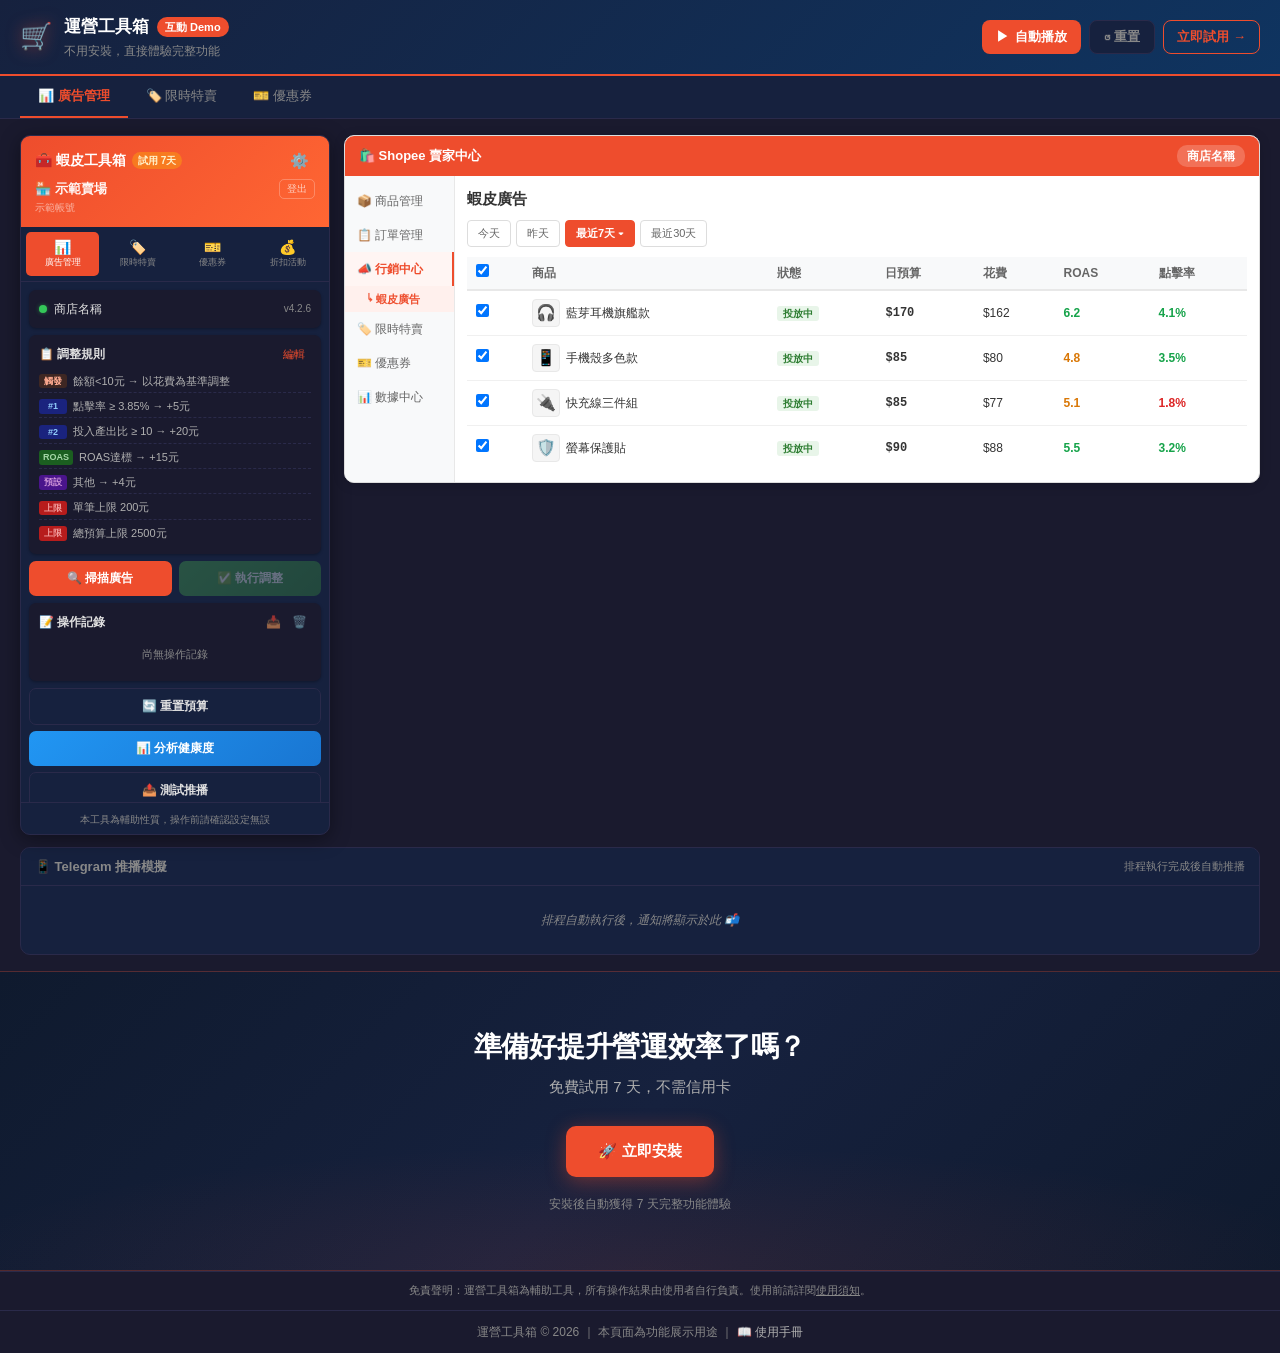
==== commit 00b8a357: "fix: Demo大幅加速+UI同步最新版 Co-Authored-By: Claude Sonnet 4.6 <noreply@anthropic.com>" ====
--- a/demo-full.html
+++ b/demo-full.html
@@ -56,13 +56,21 @@
         <div class="sp-frame" id="spFrame">
           <div class="sp-header">
             <div class="sp-header-top">
-              <h2>🛒 運營工具箱</h2>
+              <div class="sp-header-title-row">
+                <h2>🧰 蝦皮工具箱</h2>
+                <span class="sp-plan-badge sp-badge-trial">試用 7天</span>
+              </div>
               <div class="sp-header-actions">
                 <button class="sp-icon-btn">⚙️</button>
-                <button class="sp-icon-btn">🔄</button>
-              </div>
-            </div>
-            <p class="sp-header-sub">蝦皮賣家多功能管理工具</p>
+              </div>
+            </div>
+            <div class="sp-auth-row">
+              <div class="sp-auth-shop-line">
+                <span class="sp-shop-name-big">🏪 示範賣場</span>
+                <button class="sp-signout-btn">登出</button>
+              </div>
+              <span class="sp-user-name">示範帳號</span>
+            </div>
           </div>
 
           <div class="sp-tab-bar">
@@ -355,7 +363,7 @@
             </div>
 
           </div><!-- /sp-body -->
-          <div class="sp-footer"><span class="sp-footer-ver">v4.2.6</span></div>
+          <div class="sp-footer"><span class="sp-footer-disclaimer">本工具為輔助性質，操作前請確認設定無誤</span></div>
         </div><!-- /sp-frame -->
 
         <!-- ── 右：蝦皮後台 ── -->
@@ -603,8 +611,20 @@
       <div class="demo-columns">
         <div class="sp-frame sp-frame-fixed">
           <div class="sp-header">
-            <div class="sp-header-top"><h2>🛒 運營工具箱</h2></div>
-            <p class="sp-header-sub">蝦皮賣家多功能管理工具</p>
+            <div class="sp-header-top">
+              <div class="sp-header-title-row">
+                <h2>🧰 蝦皮工具箱</h2>
+                <span class="sp-plan-badge sp-badge-trial">試用 7天</span>
+              </div>
+              <div class="sp-header-actions"><button class="sp-icon-btn">⚙️</button></div>
+            </div>
+            <div class="sp-auth-row">
+              <div class="sp-auth-shop-line">
+                <span class="sp-shop-name-big">🏪 示範賣場</span>
+                <button class="sp-signout-btn">登出</button>
+              </div>
+              <span class="sp-user-name">示範帳號</span>
+            </div>
           </div>
           <div class="sp-tab-bar">
             <button class="sp-tab" data-sptab2="ad"><span class="sp-tab-icon">📊</span><span class="sp-tab-label">廣告管理</span></button>
@@ -726,8 +746,20 @@
       <div class="demo-columns">
         <div class="sp-frame sp-frame-fixed">
           <div class="sp-header">
-            <div class="sp-header-top"><h2>🛒 運營工具箱</h2></div>
-            <p class="sp-header-sub">蝦皮賣家多功能管理工具</p>
+            <div class="sp-header-top">
+              <div class="sp-header-title-row">
+                <h2>🧰 蝦皮工具箱</h2>
+                <span class="sp-plan-badge sp-badge-trial">試用 7天</span>
+              </div>
+              <div class="sp-header-actions"><button class="sp-icon-btn">⚙️</button></div>
+            </div>
+            <div class="sp-auth-row">
+              <div class="sp-auth-shop-line">
+                <span class="sp-shop-name-big">🏪 示範賣場</span>
+                <button class="sp-signout-btn">登出</button>
+              </div>
+              <span class="sp-user-name">示範帳號</span>
+            </div>
           </div>
           <div class="sp-tab-bar">
             <button class="sp-tab" data-sptab3="ad"><span class="sp-tab-icon">📊</span><span class="sp-tab-label">廣告管理</span></button>
--- a/demo.css
+++ b/demo.css
@@ -151,11 +151,21 @@
 /* Header */
 .sp-header { background: linear-gradient(135deg, #ee4d2d, #ff6633); color: white; padding: 12px 14px; flex-shrink: 0; }
 .sp-header-top { display: flex; justify-content: space-between; align-items: center; }
-.sp-header h2 { font-size: 14px; font-weight: 600; margin: 0; }
+.sp-header-title-row { display: flex; align-items: center; gap: 6px; min-width: 0; }
+.sp-header h2 { font-size: 14px; font-weight: 600; margin: 0; white-space: nowrap; }
 .sp-header-actions { display: flex; align-items: center; gap: 2px; }
 .sp-icon-btn { background: none; border: none; font-size: 15px; cursor: pointer; padding: 4px 6px; border-radius: 4px; color: white; opacity: 0.9; transition: background 0.2s; }
 .sp-icon-btn:hover { background: rgba(255,255,255,0.2); }
-.sp-header-sub { font-size: 11px; opacity: 0.85; margin-top: 2px; }
+.sp-plan-badge { font-size: 10px; font-weight: 700; padding: 1px 6px; border-radius: 10px; white-space: nowrap; }
+.sp-badge-trial { background: rgba(251,188,5,0.35); color: #fff3cd; }
+.sp-badge-pro   { background: rgba(255,255,255,0.25); color: #fff; }
+.sp-auth-row { display: flex; flex-direction: column; gap: 1px; margin-top: 5px; }
+.sp-auth-shop-line { display: flex; align-items: center; justify-content: space-between; }
+.sp-shop-name-big { font-size: 13px; font-weight: 600; color: rgba(255,255,255,0.95); }
+.sp-user-name { font-size: 10px; color: rgba(255,255,255,0.55); }
+.sp-signout-btn { background: transparent; border: 1px solid rgba(255,255,255,0.25); border-radius: 5px; color: rgba(255,255,255,0.7); font-size: 10px; padding: 2px 7px; cursor: pointer; }
+.sp-signout-btn:hover { background: rgba(255,255,255,0.15); color: white; }
+.sp-footer-disclaimer { font-size: 10px; color: var(--text-muted); }
 
 /* Tab Bar */
 .sp-tab-bar { display: flex; gap: 2px; padding: 5px; background: var(--bg-card); border-bottom: 1px solid var(--border); }
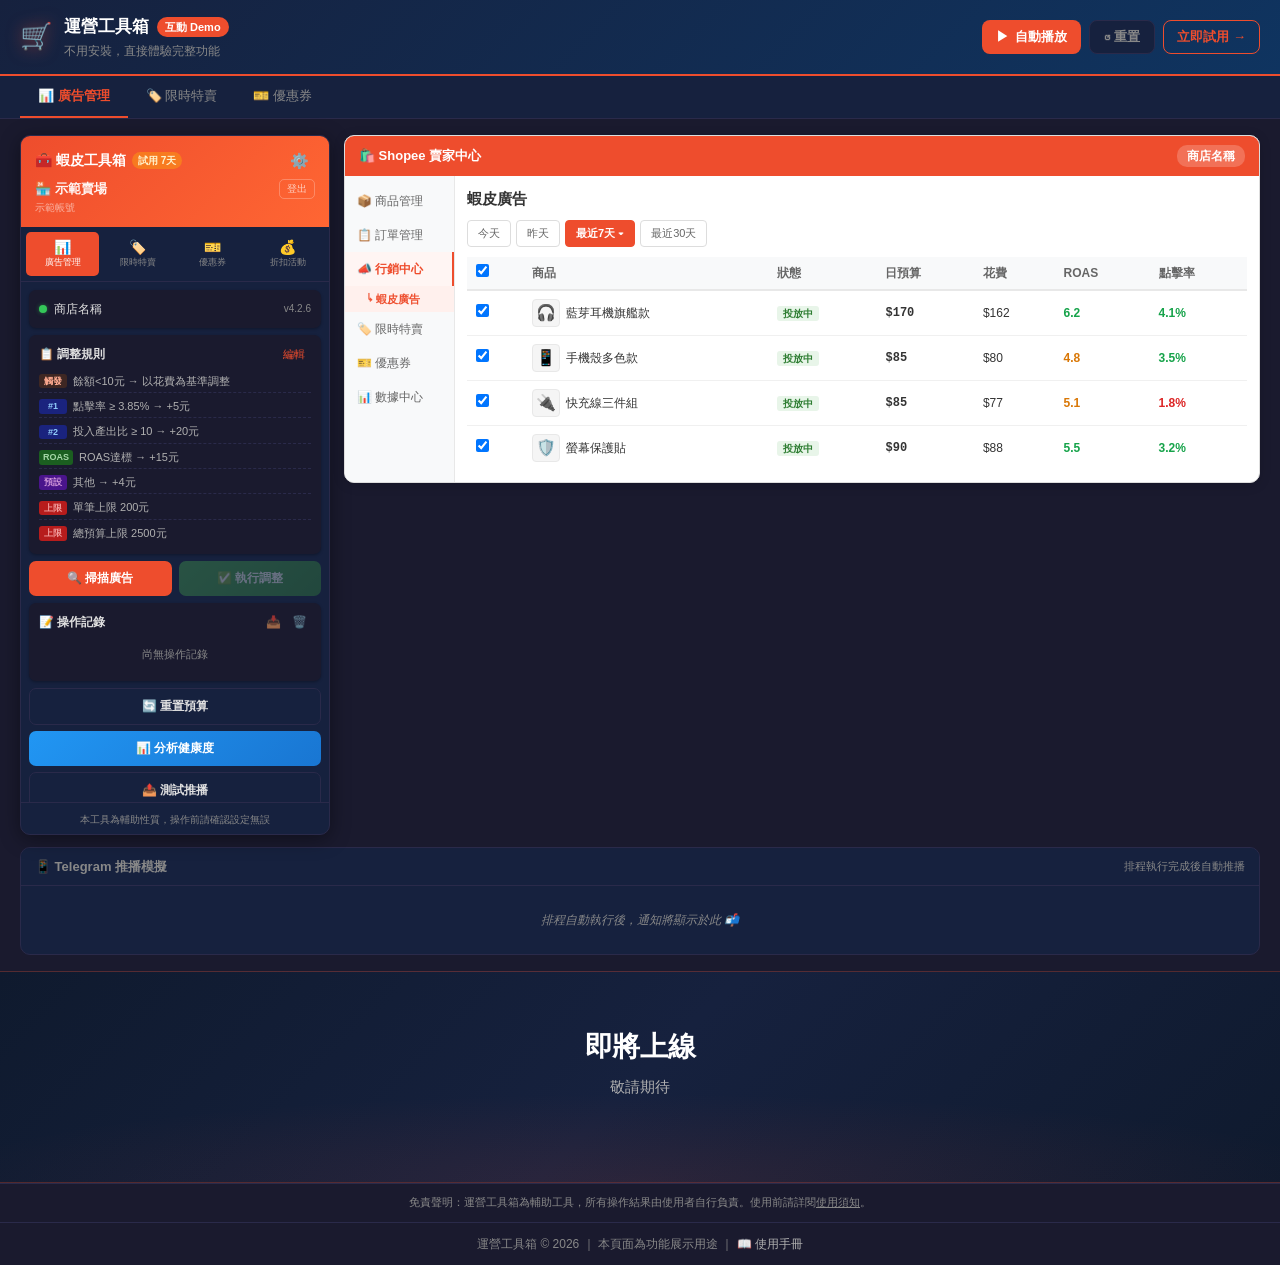
==== commit 860cb3e9: "feat: 隱藏未上線功能 UI（安裝按鈕、CTA 改即將上線） Co-Authored-By: Claude Sonnet 4.6 <noreply@anthropic.com>" ====
--- a/demo-full.html
+++ b/demo-full.html
@@ -835,12 +835,8 @@
   <!-- ===== CTA 區塊 ===== -->
   <section class="cta-section" id="cta-section">
     <div class="cta-inner">
-      <h2 class="cta-title">準備好提升營運效率了嗎？</h2>
-      <p class="cta-sub">免費試用 7 天，不需信用卡</p>
-      <div class="cta-btns">
-        <a href="#" class="cta-btn cta-install">🚀 立即安裝</a>
-      </div>
-      <p class="cta-note">安裝後自動獲得 7 天完整功能體驗</p>
+      <h2 class="cta-title">即將上線</h2>
+      <p class="cta-sub">敬請期待</p>
     </div>
   </section>
 
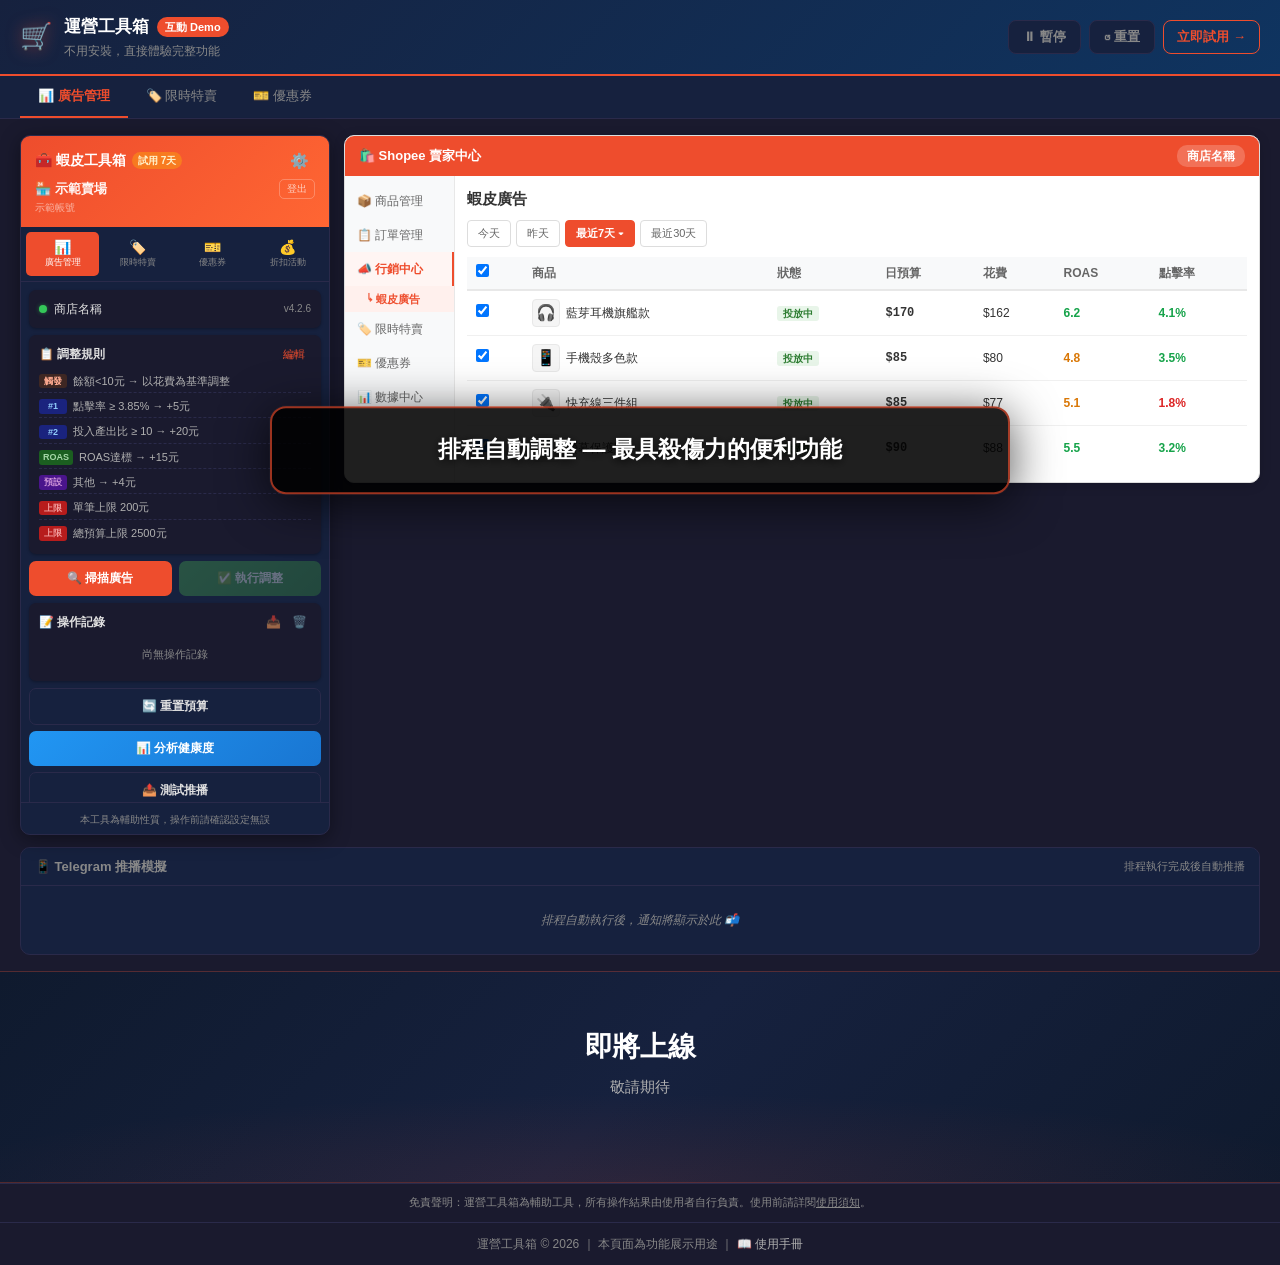
==== commit 5f9cc211: "feat: Demo 頁面自動播放 — 載入 1 秒後開始，重置鍵變「重新播放」 Co-Authored-By: Claude Sonnet 4.6 <noreply@anthropic.com>" ====
--- a/demo-full.html
+++ b/demo-full.html
@@ -19,7 +19,7 @@
         </div>
       </div>
       <div class="page-controls">
-        <button id="autoPlayBtn" class="ctrl-btn ctrl-primary">
+        <button id="autoPlayBtn" class="ctrl-btn ctrl-primary hidden">
           <span id="autoPlayIcon">▶</span> <span id="autoPlayLabel">開始演示</span>
         </button>
         <button id="pauseBtn" class="ctrl-btn ctrl-secondary hidden">⏸ 暫停</button>
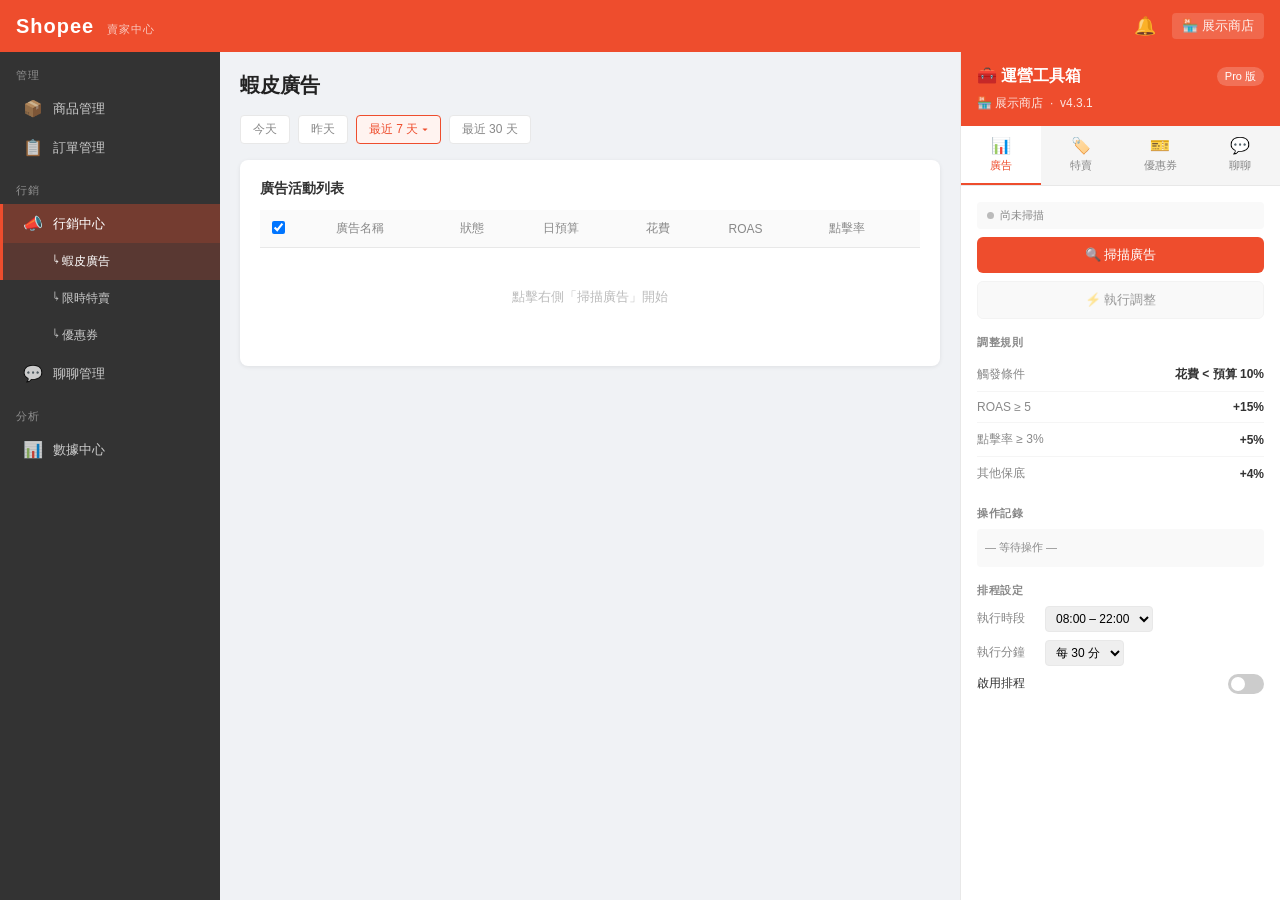
==== commit 191d18d3: "feat: 全新互動式 DEMO — 蝦皮後台模擬（廣告/特賣/優惠券/聊聊 AI）" ====
--- a/demo-full.html
+++ b/demo-full.html
@@ -2,862 +2,818 @@
 <html lang="zh-TW">
 <head>
   <meta charset="UTF-8">
-  <meta name="viewport" content="width=1300">
-  <title>運營工具箱 Demo</title>
-  <link rel="stylesheet" href="demo.css">
+  <meta name="viewport" content="width=1400">
+  <title>蝦皮賣家中心</title>
+  <style>
+    *, *::before, *::after { box-sizing: border-box; margin: 0; padding: 0; }
+    :root {
+      --sp-orange: #ee4d2d;
+      --sp-orange-light: #fff3f0;
+      --sp-orange-hover: #d44226;
+      --sp-blue: #1677ff;
+      --sp-green: #00b96b;
+      --sp-red: #f5222d;
+      --sp-gray: #f5f5f5;
+      --sp-border: #e8e8e8;
+      --sp-text: #333;
+      --sp-text-light: #888;
+      --sp-nav-bg: #333;
+      --sp-nav-w: 220px;
+      --sp-panel-w: 320px;
+      --sp-top-h: 52px;
+    }
+    body { font-family: -apple-system, 'Noto Sans TC', sans-serif; font-size: 13px; background: #f0f2f5; color: var(--sp-text); overflow-x: hidden; }
+
+    /* ─── Top Bar ─── */
+    .sp-top { position: fixed; top: 0; left: 0; right: 0; height: var(--sp-top-h); background: var(--sp-orange); display: flex; align-items: center; padding: 0 16px; z-index: 100; gap: 16px; }
+    .sp-top-logo { color: #fff; font-size: 20px; font-weight: 700; letter-spacing: 1px; white-space: nowrap; }
+    .sp-top-logo span { font-size: 11px; opacity: .7; font-weight: 400; margin-left: 6px; }
+    .sp-top-spacer { flex: 1; }
+    .sp-top-shop { color: rgba(255,255,255,.9); font-size: 13px; background: rgba(255,255,255,.15); border-radius: 4px; padding: 4px 10px; }
+    .sp-top-notif { color: #fff; font-size: 18px; cursor: pointer; opacity: .8; }
+
+    /* ─── Layout ─── */
+    .layout { display: flex; padding-top: var(--sp-top-h); min-height: 100vh; }
+
+    /* ─── Left Nav ─── */
+    .left-nav { width: var(--sp-nav-w); background: var(--sp-nav-bg); position: fixed; top: var(--sp-top-h); bottom: 0; left: 0; overflow-y: auto; z-index: 50; flex-shrink: 0; }
+    .nav-group-title { color: rgba(255,255,255,.45); font-size: 11px; padding: 16px 16px 6px; text-transform: uppercase; letter-spacing: .5px; }
+    .nav-item { display: flex; align-items: center; gap: 10px; padding: 10px 20px; color: rgba(255,255,255,.75); cursor: pointer; transition: background .15s; font-size: 13px; border-left: 3px solid transparent; }
+    .nav-item:hover { background: rgba(255,255,255,.08); }
+    .nav-item.active { color: #fff; background: rgba(238,77,45,.35); border-left-color: var(--sp-orange); }
+    .nav-item .nav-icon { font-size: 16px; width: 20px; text-align: center; }
+    .nav-sub { padding-left: 50px; font-size: 12px; }
+    .nav-sub.active { color: #fff; background: rgba(238,77,45,.2); border-left-color: var(--sp-orange); }
+
+    /* ─── Main Content ─── */
+    .main-content { margin-left: var(--sp-nav-w); margin-right: var(--sp-panel-w); flex: 1; padding: 20px; min-width: 0; }
+    .page { display: none; }
+    .page.active { display: block; }
+    .page-title { font-size: 20px; font-weight: 600; margin-bottom: 16px; color: #222; }
+
+    /* ─── Cards ─── */
+    .card { background: #fff; border-radius: 8px; padding: 20px; margin-bottom: 16px; box-shadow: 0 1px 4px rgba(0,0,0,.08); }
+    .card-title { font-size: 14px; font-weight: 600; margin-bottom: 14px; color: #333; }
+
+    /* ─── Date Bar ─── */
+    .date-bar { display: flex; gap: 8px; margin-bottom: 16px; }
+    .date-btn { padding: 5px 12px; border: 1px solid var(--sp-border); border-radius: 4px; background: #fff; cursor: pointer; font-size: 12px; color: var(--sp-text-light); }
+    .date-btn.active { border-color: var(--sp-orange); color: var(--sp-orange); background: var(--sp-orange-light); }
+
+    /* ─── Tables ─── */
+    .s-table { width: 100%; border-collapse: collapse; }
+    .s-table th { background: #fafafa; border-bottom: 1px solid var(--sp-border); padding: 10px 12px; text-align: left; font-weight: 500; color: var(--sp-text-light); font-size: 12px; white-space: nowrap; }
+    .s-table td { padding: 12px; border-bottom: 1px solid #f5f5f5; vertical-align: middle; }
+    .s-table tr:last-child td { border-bottom: none; }
+    .s-table tr.highlight td { background: #fffbe6; transition: background .3s; }
+    .s-table tr.updated td { background: #f6ffed; transition: background .6s; }
+    .badge { display: inline-block; padding: 2px 8px; border-radius: 3px; font-size: 11px; font-weight: 500; }
+    .badge-green { background: #f6ffed; color: var(--sp-green); border: 1px solid #b7eb8f; }
+    .badge-red { background: #fff1f0; color: var(--sp-red); border: 1px solid #ffa39e; }
+    .badge-orange { background: var(--sp-orange-light); color: var(--sp-orange); border: 1px solid #ffbb96; }
+    .val-good { color: var(--sp-green); font-weight: 600; }
+    .val-warn { color: #fa8c16; font-weight: 600; }
+    .val-bad { color: var(--sp-red); font-weight: 600; }
+    .product-cell { display: flex; align-items: center; gap: 10px; }
+    .product-img { width: 40px; height: 40px; background: #f0f0f0; border-radius: 4px; display: flex; align-items: center; justify-content: center; font-size: 20px; flex-shrink: 0; }
+
+    /* ─── Flash Sale ─── */
+    .fs-table input[type=number] { width: 70px; padding: 4px 6px; border: 1px solid var(--sp-border); border-radius: 4px; text-align: center; }
+    .fs-table input[type=number].filled { border-color: var(--sp-orange); background: var(--sp-orange-light); font-weight: 600; transition: all .3s; }
+
+    /* ─── Voucher Form ─── */
+    .voucher-form { display: grid; gap: 16px; }
+    .form-group label { display: block; font-size: 12px; color: var(--sp-text-light); margin-bottom: 6px; }
+    .form-group input, .form-group select { width: 100%; padding: 8px 10px; border: 1px solid var(--sp-border); border-radius: 4px; font-size: 13px; }
+    .form-group input.filled { border-color: var(--sp-orange); background: var(--sp-orange-light); transition: all .3s; }
+    .form-row { display: grid; grid-template-columns: 1fr 1fr; gap: 12px; }
+
+    /* ─── Chat Page ─── */
+    .chat-layout { display: flex; gap: 16px; height: calc(100vh - var(--sp-top-h) - 80px); }
+    .chat-list { width: 280px; background: #fff; border-radius: 8px; overflow-y: auto; box-shadow: 0 1px 4px rgba(0,0,0,.08); flex-shrink: 0; }
+    .chat-list-header { padding: 14px 16px; border-bottom: 1px solid var(--sp-border); font-weight: 600; font-size: 14px; }
+    .chat-item { padding: 12px 16px; border-bottom: 1px solid #f5f5f5; cursor: pointer; display: flex; gap: 10px; align-items: flex-start; transition: background .15s; }
+    .chat-item:hover { background: #fafafa; }
+    .chat-item.active { background: var(--sp-orange-light); }
+    .chat-item.unread .chat-item-name { font-weight: 700; }
+    .chat-item.unread .chat-item-msg { color: var(--sp-text); }
+    .chat-avatar { width: 36px; height: 36px; border-radius: 50%; background: var(--sp-gray); display: flex; align-items: center; justify-content: center; font-size: 16px; flex-shrink: 0; }
+    .chat-item-meta { flex: 1; min-width: 0; }
+    .chat-item-name { font-size: 13px; font-weight: 500; }
+    .chat-item-msg { font-size: 12px; color: var(--sp-text-light); white-space: nowrap; overflow: hidden; text-overflow: ellipsis; margin-top: 2px; }
+    .chat-item-time { font-size: 11px; color: var(--sp-text-light); white-space: nowrap; }
+    .unread-dot { width: 8px; height: 8px; border-radius: 50%; background: var(--sp-orange); margin-top: 4px; flex-shrink: 0; }
+    .chat-window { flex: 1; background: #fff; border-radius: 8px; display: flex; flex-direction: column; box-shadow: 0 1px 4px rgba(0,0,0,.08); }
+    .chat-win-header { padding: 14px 20px; border-bottom: 1px solid var(--sp-border); display: flex; align-items: center; gap: 12px; }
+    .chat-win-header .buyer-name { font-size: 15px; font-weight: 600; }
+    .chat-win-header .buyer-product { font-size: 12px; color: var(--sp-text-light); }
+    .chat-messages { flex: 1; overflow-y: auto; padding: 20px; display: flex; flex-direction: column; gap: 12px; }
+    .msg { max-width: 70%; }
+    .msg.buyer { align-self: flex-start; }
+    .msg.seller { align-self: flex-end; }
+    .msg-bubble { padding: 10px 14px; border-radius: 12px; font-size: 13px; line-height: 1.5; }
+    .msg.buyer .msg-bubble { background: #f0f2f5; border-radius: 2px 12px 12px 12px; }
+    .msg.seller .msg-bubble { background: var(--sp-orange); color: #fff; border-radius: 12px 2px 12px 12px; }
+    .msg.ai .msg-bubble { background: #e6f7ff; border: 1px solid #91d5ff; color: #0050b3; border-radius: 2px 12px 12px 12px; }
+    .msg-label { font-size: 11px; color: var(--sp-text-light); margin-bottom: 4px; }
+    .msg.seller .msg-label { text-align: right; }
+    .ai-tag { display: inline-block; background: var(--sp-blue); color: #fff; font-size: 10px; padding: 1px 5px; border-radius: 3px; margin-right: 4px; vertical-align: middle; }
+    .rule-tag { display: inline-block; background: #722ed1; color: #fff; font-size: 10px; padding: 1px 5px; border-radius: 3px; margin-right: 4px; vertical-align: middle; }
+    .typing-indicator { align-self: flex-start; background: #f0f2f5; padding: 10px 14px; border-radius: 2px 12px 12px 12px; display: none; }
+    .typing-dots { display: inline-flex; gap: 4px; }
+    .typing-dots span { width: 6px; height: 6px; border-radius: 50%; background: #bbb; animation: bounce .9s infinite; }
+    .typing-dots span:nth-child(2) { animation-delay: .2s; }
+    .typing-dots span:nth-child(3) { animation-delay: .4s; }
+    @keyframes bounce { 0%,60%,100%{transform:translateY(0)} 30%{transform:translateY(-6px)} }
+    .chat-input-bar { padding: 12px 16px; border-top: 1px solid var(--sp-border); display: flex; gap: 8px; align-items: center; }
+    .chat-input-bar input { flex: 1; padding: 8px 12px; border: 1px solid var(--sp-border); border-radius: 20px; font-size: 13px; outline: none; }
+    .chat-send-btn { background: var(--sp-orange); color: #fff; border: none; border-radius: 50%; width: 34px; height: 34px; cursor: pointer; font-size: 16px; display: flex; align-items: center; justify-content: center; }
+
+    /* ─── Side Panel ─── */
+    .side-panel { width: var(--sp-panel-w); position: fixed; top: var(--sp-top-h); right: 0; bottom: 0; background: #fff; border-left: 1px solid var(--sp-border); display: flex; flex-direction: column; z-index: 50; overflow: hidden; }
+    .sp-header { background: var(--sp-orange); color: #fff; padding: 14px 16px; flex-shrink: 0; }
+    .sp-header-row1 { display: flex; align-items: center; justify-content: space-between; margin-bottom: 8px; }
+    .sp-title { font-size: 16px; font-weight: 700; }
+    .sp-plan { font-size: 11px; background: rgba(255,255,255,.2); border-radius: 10px; padding: 2px 8px; }
+    .sp-shop-info { font-size: 12px; opacity: .85; }
+    .sp-tab-bar { display: flex; background: #f5f5f5; border-bottom: 1px solid var(--sp-border); flex-shrink: 0; }
+    .sp-tab { flex: 1; padding: 10px 4px; border: none; background: none; cursor: pointer; font-size: 11px; color: var(--sp-text-light); display: flex; flex-direction: column; align-items: center; gap: 3px; border-bottom: 2px solid transparent; }
+    .sp-tab.active { color: var(--sp-orange); border-bottom-color: var(--sp-orange); background: #fff; }
+    .sp-tab-icon { font-size: 16px; }
+    .sp-body { flex: 1; overflow-y: auto; padding: 16px; }
+    .sp-section { margin-bottom: 16px; }
+    .sp-section-title { font-size: 11px; font-weight: 600; color: var(--sp-text-light); text-transform: uppercase; letter-spacing: .5px; margin-bottom: 8px; }
+    .sp-btn { display: block; width: 100%; padding: 9px; border-radius: 6px; border: none; cursor: pointer; font-size: 13px; font-weight: 500; margin-bottom: 8px; transition: all .15s; }
+    .sp-btn-primary { background: var(--sp-orange); color: #fff; }
+    .sp-btn-primary:hover { background: var(--sp-orange-hover); }
+    .sp-btn-secondary { background: #f5f5f5; color: var(--sp-text); border: 1px solid var(--sp-border); }
+    .sp-btn-secondary:hover { background: #e8e8e8; }
+    .sp-btn:disabled { opacity: .5; cursor: not-allowed; }
+    .sp-rule-row { display: flex; align-items: center; justify-content: space-between; padding: 8px 0; border-bottom: 1px solid #f5f5f5; }
+    .sp-rule-row:last-child { border-bottom: none; }
+    .sp-rule-label { font-size: 12px; color: var(--sp-text-light); }
+    .sp-rule-val { font-size: 12px; font-weight: 600; }
+    .sp-log { font-size: 11px; color: var(--sp-text-light); background: #f9f9f9; border-radius: 4px; padding: 8px; line-height: 1.8; max-height: 140px; overflow-y: auto; }
+    .sp-log .log-line { padding: 1px 0; }
+    .sp-log .log-ok { color: var(--sp-green); }
+    .sp-log .log-run { color: var(--sp-blue); }
+    .sp-log .log-skip { color: var(--sp-text-light); }
+    .sp-toggle-row { display: flex; align-items: center; justify-content: space-between; margin-bottom: 10px; }
+    .toggle { position: relative; display: inline-block; width: 36px; height: 20px; }
+    .toggle input { opacity: 0; width: 0; height: 0; }
+    .toggle-slider { position: absolute; cursor: pointer; inset: 0; background: #ccc; border-radius: 20px; transition: .3s; }
+    .toggle-slider::before { content:''; position: absolute; height: 14px; width: 14px; left: 3px; bottom: 3px; background: #fff; border-radius: 50%; transition: .3s; }
+    .toggle input:checked + .toggle-slider { background: var(--sp-orange); }
+    .toggle input:checked + .toggle-slider::before { transform: translateX(16px); }
+    .sp-chat-rule { background: #f9f9f9; border-radius: 6px; padding: 10px 12px; margin-bottom: 8px; }
+    .sp-chat-rule-kw { font-size: 12px; color: var(--sp-blue); font-weight: 600; margin-bottom: 4px; }
+    .sp-chat-rule-reply { font-size: 12px; color: var(--sp-text); }
+    .sp-persona-select { width: 100%; padding: 6px 8px; border: 1px solid var(--sp-border); border-radius: 4px; font-size: 12px; margin-bottom: 8px; }
+    .sp-trigger-btn { width: 100%; padding: 9px; border-radius: 6px; border: 1px dashed var(--sp-blue); background: #e6f7ff; color: var(--sp-blue); cursor: pointer; font-size: 12px; font-weight: 500; transition: all .15s; }
+    .sp-trigger-btn:hover { background: #bae7ff; }
+
+    /* ─── Scan animation ─── */
+    .scan-progress { height: 3px; background: #f0f0f0; border-radius: 2px; overflow: hidden; margin-bottom: 12px; display: none; }
+    .scan-progress-bar { height: 100%; width: 0; background: var(--sp-orange); transition: width .4s; border-radius: 2px; }
+    .scan-result-header { display: flex; align-items: center; justify-content: space-between; margin-bottom: 12px; }
+    .scan-summary { font-size: 12px; color: var(--sp-text-light); display: none; }
+
+    /* ─── Voucher template list ─── */
+    .tpl-list { display: flex; flex-direction: column; gap: 6px; }
+    .tpl-item { display: flex; align-items: center; justify-content: space-between; padding: 8px 10px; background: #f9f9f9; border-radius: 6px; border: 1px solid var(--sp-border); cursor: pointer; transition: all .15s; }
+    .tpl-item:hover { border-color: var(--sp-orange); background: var(--sp-orange-light); }
+    .tpl-item.selected { border-color: var(--sp-orange); background: var(--sp-orange-light); }
+    .tpl-name { font-size: 12px; font-weight: 500; }
+    .tpl-apply-btn { font-size: 11px; color: var(--sp-orange); font-weight: 600; }
+
+    /* ─── Schedule ─── */
+    .schedule-row { display: flex; align-items: center; gap: 8px; font-size: 12px; margin-bottom: 8px; }
+    .schedule-row label { color: var(--sp-text-light); min-width: 60px; }
+    .schedule-row select { padding: 4px 6px; border: 1px solid var(--sp-border); border-radius: 4px; font-size: 12px; }
+
+    /* ─── Status bar ─── */
+    .status-bar { font-size: 11px; color: var(--sp-text-light); background: #f9f9f9; padding: 6px 10px; border-radius: 4px; margin-bottom: 8px; display: flex; align-items: center; gap: 6px; }
+    .status-dot { width: 7px; height: 7px; border-radius: 50%; background: var(--sp-green); }
+    .status-dot.idle { background: #bbb; }
+  </style>
 </head>
 <body>
 
-  <!-- ===== Header ===== -->
-  <header class="page-header">
-    <div class="page-header-inner">
-      <div class="page-brand">
-        <span class="page-logo">🛒</span>
-        <div>
-          <h1>運營工具箱 <span class="badge-demo">互動 Demo</span></h1>
-          <p class="page-tagline">不用安裝，直接體驗完整功能</p>
-        </div>
-      </div>
-      <div class="page-controls">
-        <button id="autoPlayBtn" class="ctrl-btn ctrl-primary hidden">
-          <span id="autoPlayIcon">▶</span> <span id="autoPlayLabel">開始演示</span>
-        </button>
-        <button id="pauseBtn" class="ctrl-btn ctrl-secondary hidden">⏸ 暫停</button>
-        <button id="resetBtn" class="ctrl-btn ctrl-secondary">↺ 重置</button>
-        <a href="#cta-section" class="ctrl-btn ctrl-cta">立即試用 →</a>
-      </div>
-    </div>
-  </header>
-
-  <!-- ===== 步驟提示列 ===== -->
-  <div class="step-bar" id="stepBar">
-    <div class="step-bar-inner" id="stepText"></div>
+<!-- ═══════════════════════════════════ TOP BAR ═══════════════════════════════════ -->
+<div class="sp-top">
+  <div class="sp-top-logo">Shopee <span>賣家中心</span></div>
+  <div class="sp-top-spacer"></div>
+  <div class="sp-top-notif" title="通知">🔔</div>
+  <div class="sp-top-shop">🏪 展示商店</div>
+</div>
+
+<!-- ═══════════════════════════════════ LAYOUT ═══════════════════════════════════ -->
+<div class="layout">
+
+<!-- ─── Left Nav ─── -->
+<nav class="left-nav">
+  <div class="nav-group-title">管理</div>
+  <div class="nav-item" onclick="navTo('none')"><span class="nav-icon">📦</span>商品管理</div>
+  <div class="nav-item" onclick="navTo('none')"><span class="nav-icon">📋</span>訂單管理</div>
+  <div class="nav-group-title">行銷</div>
+  <div class="nav-item" id="nav-ad" onclick="navTo('ad')"><span class="nav-icon">📣</span>行銷中心</div>
+  <div class="nav-item nav-sub" id="nav-ad-sub" onclick="navTo('ad')">↳ 蝦皮廣告</div>
+  <div class="nav-item nav-sub" id="nav-flash-sub" onclick="navTo('flash')">↳ 限時特賣</div>
+  <div class="nav-item nav-sub" id="nav-voucher-sub" onclick="navTo('voucher')">↳ 優惠券</div>
+  <div class="nav-item" id="nav-chat" onclick="navTo('chat')"><span class="nav-icon">💬</span>聊聊管理</div>
+  <div class="nav-group-title">分析</div>
+  <div class="nav-item" onclick="navTo('none')"><span class="nav-icon">📊</span>數據中心</div>
+</nav>
+
+<!-- ─── Main Content ─── -->
+<div class="main-content">
+
+  <!-- ════ 廣告管理 ════ -->
+  <div class="page active" id="page-ad">
+    <div class="page-title">蝦皮廣告</div>
+    <div class="date-bar">
+      <button class="date-btn">今天</button>
+      <button class="date-btn">昨天</button>
+      <button class="date-btn active">最近 7 天 ▾</button>
+      <button class="date-btn">最近 30 天</button>
+    </div>
+    <div class="card">
+      <div class="scan-progress" id="scanProgress"><div class="scan-progress-bar" id="scanBar"></div></div>
+      <div class="scan-result-header">
+        <div class="card-title" style="margin:0">廣告活動列表</div>
+        <div class="scan-summary" id="scanSummary"></div>
+      </div>
+      <table class="s-table" id="adTable">
+        <thead>
+          <tr>
+            <th><input type="checkbox" checked></th>
+            <th>廣告名稱</th>
+            <th>狀態</th>
+            <th>日預算</th>
+            <th>花費</th>
+            <th>ROAS</th>
+            <th>點擊率</th>
+          </tr>
+        </thead>
+        <tbody id="adTableBody">
+          <tr>
+            <td colspan="7" style="text-align:center;color:#bbb;padding:40px">
+              點擊右側「掃描廣告」開始
+            </td>
+          </tr>
+        </tbody>
+      </table>
+    </div>
   </div>
 
-  <!-- ===== 功能 Tab 選擇 ===== -->
-  <div class="feature-tabs">
-    <div class="feature-tabs-inner">
-      <button class="ftab active" data-ftab="ad">📊 廣告管理</button>
-      <button class="ftab" data-ftab="flash">🏷️ 限時特賣</button>
-      <button class="ftab" data-ftab="voucher">🎫 優惠券</button>
+  <!-- ════ 限時特賣 ════ -->
+  <div class="page" id="page-flash">
+    <div class="page-title">限時特賣 — 設定商品</div>
+    <div class="card">
+      <table class="s-table fs-table">
+        <thead>
+          <tr>
+            <th><input type="checkbox" checked></th>
+            <th>商品名稱 / 規格</th>
+            <th>原售價</th>
+            <th>折扣後售價</th>
+            <th>活動庫存</th>
+            <th>已購</th>
+          </tr>
+        </thead>
+        <tbody id="flashTableBody">
+          <tr data-fid="1">
+            <td><input type="checkbox" checked></td>
+            <td><div class="product-cell"><div class="product-img">🎧</div><div><div style="font-weight:500">藍芽耳機旗艦款</div><div style="font-size:11px;color:#888">顏色：黑色</div></div></div></td>
+            <td>$1,290</td><td>$990</td>
+            <td><input type="number" class="fs-qty" placeholder="—" min="1"></td>
+            <td>0</td>
+          </tr>
+          <tr data-fid="2">
+            <td><input type="checkbox" checked></td>
+            <td><div class="product-cell"><div class="product-img">🎧</div><div><div style="font-weight:500">藍芽耳機旗艦款</div><div style="font-size:11px;color:#888">顏色：白色</div></div></div></td>
+            <td>$1,290</td><td>$990</td>
+            <td><input type="number" class="fs-qty" placeholder="—" min="1"></td>
+            <td>0</td>
+          </tr>
+          <tr data-fid="3">
+            <td><input type="checkbox" checked></td>
+            <td><div class="product-cell"><div class="product-img">📱</div><div><div style="font-weight:500">手機殼多色款</div><div style="font-size:11px;color:#888">型號：iPhone 15</div></div></div></td>
+            <td>$299</td><td>$199</td>
+            <td><input type="number" class="fs-qty" placeholder="—" min="1"></td>
+            <td>2</td>
+          </tr>
+          <tr data-fid="4">
+            <td><input type="checkbox" checked></td>
+            <td><div class="product-cell"><div class="product-img">🔌</div><div><div style="font-weight:500">快充線三件組</div><div style="font-size:11px;color:#888">顏色：黑</div></div></div></td>
+            <td>$399</td><td>$299</td>
+            <td><input type="number" class="fs-qty" placeholder="—" min="1"></td>
+            <td>5</td>
+          </tr>
+          <tr data-fid="5">
+            <td><input type="checkbox" checked></td>
+            <td><div class="product-cell"><div class="product-img">🛡️</div><div><div style="font-weight:500">螢幕保護貼</div><div style="font-size:11px;color:#888">尺寸：6.7吋</div></div></div></td>
+            <td>$149</td><td>$99</td>
+            <td><input type="number" class="fs-qty" placeholder="—" min="1"></td>
+            <td>12</td>
+          </tr>
+        </tbody>
+      </table>
     </div>
   </div>
 
-  <!-- ===== 主體 ===== -->
-  <main class="demo-wrap">
-
-    <!-- ==============================
-         廣告管理 Tab
-         ============================== -->
-    <div class="ftab-content active" id="ftab-ad">
-      <div class="demo-columns">
-
-        <!-- ── 左：Side Panel ── -->
-        <div class="sp-frame" id="spFrame">
-          <div class="sp-header">
-            <div class="sp-header-top">
-              <div class="sp-header-title-row">
-                <h2>🧰 蝦皮工具箱</h2>
-                <span class="sp-plan-badge sp-badge-trial">試用 7天</span>
-              </div>
-              <div class="sp-header-actions">
-                <button class="sp-icon-btn">⚙️</button>
-              </div>
-            </div>
-            <div class="sp-auth-row">
-              <div class="sp-auth-shop-line">
-                <span class="sp-shop-name-big">🏪 示範賣場</span>
-                <button class="sp-signout-btn">登出</button>
-              </div>
-              <span class="sp-user-name">示範帳號</span>
-            </div>
-          </div>
-
-          <div class="sp-tab-bar">
-            <button class="sp-tab active" data-sptab="ad">
-              <span class="sp-tab-icon">📊</span><span class="sp-tab-label">廣告管理</span>
-            </button>
-            <button class="sp-tab" data-sptab="flash">
-              <span class="sp-tab-icon">🏷️</span><span class="sp-tab-label">限時特賣</span>
-            </button>
-            <button class="sp-tab" data-sptab="coupon">
-              <span class="sp-tab-icon">🎫</span><span class="sp-tab-label">優惠券</span>
-            </button>
-            <button class="sp-tab" data-sptab="discount">
-              <span class="sp-tab-icon">💰</span><span class="sp-tab-label">折扣活動</span>
-            </button>
-          </div>
-
-          <div class="sp-body" id="spBody">
-
-            <!-- SP: 廣告管理 -->
-            <div class="sp-tab-content active" id="sptab-ad">
-
-              <!-- 賣場資訊 -->
-              <div class="sp-card">
-                <div class="sp-shop-row">
-                  <span class="sp-dot green"></span>
-                  <span class="sp-shop-name">商店名稱</span>
-                  <span class="sp-version">v4.2.6</span>
-                </div>
-              </div>
-
-              <!-- 調整規則 -->
-              <div class="sp-card" id="spRulesCard">
-                <div class="sp-section-header">
-                  <span>📋 調整規則</span>
-                  <button class="sp-edit-link">編輯</button>
-                </div>
-                <div class="sp-rules-list">
-                  <div class="sp-rule-item">
-                    <span class="sp-badge trigger">觸發</span>
-                    <span>餘額&lt;10元 → 以花費為基準調整</span>
-                  </div>
-                  <div class="sp-rule-item">
-                    <span class="sp-badge custom">#1</span>
-                    <span>點擊率 ≥ 3.85% → +5元</span>
-                  </div>
-                  <div class="sp-rule-item">
-                    <span class="sp-badge custom">#2</span>
-                    <span>投入產出比 ≥ 10 → +20元</span>
-                  </div>
-                  <div class="sp-rule-item">
-                    <span class="sp-badge roas">ROAS</span>
-                    <span>ROAS達標 → +15元</span>
-                  </div>
-                  <div class="sp-rule-item">
-                    <span class="sp-badge fallback">預設</span>
-                    <span>其他 → +4元</span>
-                  </div>
-                  <div class="sp-rule-item">
-                    <span class="sp-badge limit">上限</span>
-                    <span>單筆上限 200元</span>
-                  </div>
-                  <div class="sp-rule-item">
-                    <span class="sp-badge limit">上限</span>
-                    <span>總預算上限 2500元</span>
-                  </div>
-                </div>
-              </div>
-
-              <!-- 掃描 & 執行 -->
-              <div class="sp-btn-row">
-                <button class="sp-action-btn sp-primary" id="scanBtn">🔍 掃描廣告</button>
-                <button class="sp-action-btn sp-success" id="executeBtn" disabled>✅ 執行調整</button>
-              </div>
-
-              <!-- 緊急停止 -->
-              <button class="sp-action-btn sp-danger sp-full hidden" id="stopBtn">🛑 緊急停止</button>
-
-              <!-- 進度條 -->
-              <div class="sp-progress hidden" id="spProgress">
-                <div class="sp-progress-label">
-                  <span id="spProgressLabel">處理中...</span>
-                  <span id="spProgressPct"></span>
-                </div>
-                <div class="sp-progress-track">
-                  <div class="sp-progress-fill" id="spProgressFill"></div>
-                </div>
-              </div>
-
-              <!-- 掃描結果 -->
-              <div class="sp-result-panel hidden" id="scanResultPanel"></div>
-              <!-- 執行結果 -->
-              <div class="sp-result-panel hidden" id="executeResultPanel"></div>
-
-              <!-- 操作記錄 -->
-              <div class="sp-card">
-                <div class="sp-section-header">
-                  <span>📝 操作記錄</span>
-                  <div>
-                    <button class="sp-icon-btn-sm">📥</button>
-                    <button class="sp-icon-btn-sm">🗑️</button>
-                  </div>
-                </div>
-                <div class="sp-log" id="spLog">
-                  <div class="sp-log-empty">尚無操作記錄</div>
-                </div>
-              </div>
-
-              <!-- 其他動作 -->
-              <button id="adResetBtn" class="sp-action-btn sp-outline sp-full" style="margin-bottom:6px;">🔄 重置預算</button>
-              <button class="sp-action-btn sp-secondary sp-full" style="margin-bottom:6px;">📊 分析健康度</button>
-              <button class="sp-action-btn sp-outline sp-full" style="margin-bottom:8px;">📤 測試推播</button>
-
-              <!-- 排程設定（移至底部） -->
-              <div class="sp-card" id="spScheduleCard">
-                <div class="sp-section-header">
-                  <span>⏰ 排程設定</span>
-                  <label class="sp-toggle">
-                    <input type="checkbox" id="scheduleToggle" checked>
-                    <span class="sp-toggle-slider"></span>
-                  </label>
-                </div>
-                <div class="sp-schedule-edit" id="spScheduleEdit">
-                  <div class="sp-row-col">
-                    <label class="sp-small-label">執行分鐘（可多選）</label>
-                    <div class="sp-minute-chips">
-                      <label class="sp-mchip"><input type="checkbox" value="0"  checked disabled><span>0分</span></label>
-                      <label class="sp-mchip"><input type="checkbox" value="5"  disabled><span>5分</span></label>
-                      <label class="sp-mchip"><input type="checkbox" value="10" disabled><span>10分</span></label>
-                      <label class="sp-mchip"><input type="checkbox" value="15" disabled><span>15分</span></label>
-                      <label class="sp-mchip"><input type="checkbox" value="20" disabled><span>20分</span></label>
-                      <label class="sp-mchip"><input type="checkbox" value="25" disabled><span>25分</span></label>
-                      <label class="sp-mchip"><input type="checkbox" value="30" checked disabled><span>30分</span></label>
-                      <label class="sp-mchip"><input type="checkbox" value="35" disabled><span>35分</span></label>
-                      <label class="sp-mchip"><input type="checkbox" value="40" disabled><span>40分</span></label>
-                      <label class="sp-mchip"><input type="checkbox" value="45" disabled><span>45分</span></label>
-                      <label class="sp-mchip"><input type="checkbox" value="50" disabled><span>50分</span></label>
-                      <label class="sp-mchip"><input type="checkbox" value="55" disabled><span>55分</span></label>
-                    </div>
-                  </div>
-                  <div class="sp-settings-row">
-                    <label class="sp-small-label">開始時間</label>
-                    <select id="spStartHour" class="sp-select-sm" disabled>
-                      <option value="8" selected>8</option>
-                    </select>
-                    <span class="sp-unit">時</span>
-                  </div>
-                  <div class="sp-settings-row">
-                    <label class="sp-small-label">結束時間</label>
-                    <select id="spEndHour" class="sp-select-sm" disabled>
-                      <option value="24" selected>24</option>
-                    </select>
-                    <span class="sp-unit">時</span>
-                  </div>
-                  <div class="sp-settings-row">
-                    <label class="sp-small-label">自動切換頁面</label>
-                    <label class="sp-toggle sp-toggle-sm">
-                      <input type="checkbox" disabled>
-                      <span class="sp-toggle-slider"></span>
-                    </label>
-                  </div>
-                  <div class="sp-detail-row">
-                    <span class="sp-detail-label">上次執行</span>
-                    <span class="sp-last-run" id="spLastRun">2026/3/23 下午5:35</span>
-                  </div>
-                  <button class="sp-action-btn sp-primary sp-full" id="spScheduleSave" disabled>
-                    💾 儲存排程設定
-                  </button>
-                </div>
-                <!-- 倒數計時（自動播放時顯示） -->
-                <div class="sp-countdown hidden" id="spCountdown">
-                  <span class="sp-countdown-label">下次執行</span>
-                  <span class="sp-countdown-time" id="spCountdownTime">--:--</span>
-                </div>
-              </div>
-
-            </div><!-- /sptab-ad -->
-
-            <!-- SP: 限時特賣 -->
-            <div class="sp-tab-content" id="sptab-flash">
-              <div class="sp-card">
-                <h3 class="sp-card-title">🏷️ 快速設定活動庫存</h3>
-                <div class="sp-mode-selector">
-                  <label class="sp-radio">
-                    <input type="radio" name="spStockMode" value="divide" checked>
-                    <span>庫存除以</span>
-                    <input type="number" value="2" min="1" max="10" class="sp-num-input">
-                    <span class="sp-unit">（無條件進位）</span>
-                  </label>
-                  <label class="sp-radio">
-                    <input type="radio" name="spStockMode" value="fixed">
-                    <span>統一數量</span>
-                    <input type="number" value="10" min="1" max="99" class="sp-num-input">
-                    <span class="sp-unit">個</span>
-                  </label>
-                </div>
-                <div class="sp-btn-row">
-                  <button class="sp-action-btn sp-secondary">🔍 預覽變更</button>
-                  <button class="sp-action-btn sp-primary" disabled>🚀 執行修改</button>
-                </div>
-                <label class="sp-checkbox"><input type="checkbox" checked><span>執行後自動全選</span></label>
-                <label class="sp-checkbox"><input type="checkbox"><span>一次性完成（自動啟用 + 確定）</span></label>
-              </div>
-              <div class="sp-card sp-info-card">
-                <h3 class="sp-card-title warn">⚠️ 防呆規則</h3>
-                <ul class="sp-info-list">
-                  <li>活動庫存範圍：1 ~ 99</li>
-                  <li>不得超過現有庫存數量</li>
-                  <li>庫存為 0 的規格自動跳過</li>
-                </ul>
-              </div>
-              <button class="sp-action-btn sp-outline sp-full">📱 測試推播</button>
-            </div>
-
-            <!-- SP: 優惠券 -->
-            <div class="sp-tab-content" id="sptab-coupon">
-              <div class="sp-card">
-                <h3 class="sp-card-title">📅 優惠券可使用時間</h3>
-                <div class="sp-date-row">
-                  <span class="sp-date-label">開始</span>
-                  <input class="sp-date-input" type="text" placeholder="yyyymmddhhmm" value="202604010000">
-                </div>
-                <div class="sp-date-row">
-                  <span class="sp-date-label">結束</span>
-                  <input class="sp-date-input" type="text" placeholder="yyyymmddhhmm" value="202604300000">
-                </div>
-              </div>
-              <div class="sp-card">
-                <label class="sp-checkbox" style="margin:0;">
-                  <input type="checkbox" checked>
-                  <span>自動生成優惠券代碼（5碼英數字）</span>
-                </label>
-              </div>
-              <button class="sp-action-btn sp-primary sp-full" style="margin-bottom:8px;">🚀 快速填入</button>
-              <div class="sp-card">
-                <h3 class="sp-card-title">📋 範本</h3>
-                <div class="sp-template-list">
-                  <div class="sp-template-item">
-                    <span class="sp-template-name">滿199折10</span>
-                    <div class="sp-template-btns">
-                      <button class="sp-t-btn sp-t-apply" title="套用">✓</button>
-                      <button class="sp-t-btn" title="置頂">📌</button>
-                      <button class="sp-t-btn" title="刪除">🗑</button>
-                    </div>
-                  </div>
-                  <div class="sp-template-item">
-                    <span class="sp-template-name">滿399折25</span>
-                    <div class="sp-template-btns">
-                      <button class="sp-t-btn sp-t-apply">✓</button>
-                      <button class="sp-t-btn">📌</button>
-                      <button class="sp-t-btn">🗑</button>
-                    </div>
-                  </div>
-                  <div class="sp-template-item">
-                    <span class="sp-template-name">滿599折50</span>
-                    <div class="sp-template-btns">
-                      <button class="sp-t-btn sp-t-apply">✓</button>
-                      <button class="sp-t-btn">📌</button>
-                      <button class="sp-t-btn">🗑</button>
-                    </div>
-                  </div>
-                  <div class="sp-template-item">
-                    <span class="sp-template-name">【週年慶】滿999折100</span>
-                    <div class="sp-template-btns">
-                      <button class="sp-t-btn sp-t-apply">✓</button>
-                      <button class="sp-t-btn">📌</button>
-                      <button class="sp-t-btn">🗑</button>
-                    </div>
-                  </div>
-                  <div class="sp-template-item">
-                    <span class="sp-template-name">【新客專屬】滿299折20</span>
-                    <div class="sp-template-btns">
-                      <button class="sp-t-btn sp-t-apply">✓</button>
-                      <button class="sp-t-btn">📌</button>
-                      <button class="sp-t-btn">🗑</button>
-                    </div>
-                  </div>
-                </div>
-                <button class="sp-add-template-btn">＋ 新增範本</button>
-              </div>
-            </div>
-
-            <!-- SP: 折扣活動 -->
-            <div class="sp-tab-content" id="sptab-discount">
-              <div class="sp-coming-soon">
-                <div class="sp-cs-icon">💰</div>
-                <h3>折扣活動管理</h3>
-                <p>批量管理折扣活動<br>即將推出，敬請期待</p>
-              </div>
-            </div>
-
-          </div><!-- /sp-body -->
-          <div class="sp-footer"><span class="sp-footer-disclaimer">本工具為輔助性質，操作前請確認設定無誤</span></div>
-        </div><!-- /sp-frame -->
-
-        <!-- ── 右：蝦皮後台 ── -->
-        <div class="shopee-frame" id="shopeeFrame">
-
-          <!-- 廣告管理後台 -->
-          <div class="s-page active" id="spage-ad">
-            <div class="shopee-topbar">
-              <span class="shopee-logo">🛍️ Shopee 賣家中心</span>
-              <span class="shopee-shop">商店名稱</span>
-            </div>
-            <div class="shopee-body">
-              <nav class="shopee-nav">
-                <div class="snav-item">📦 商品管理</div>
-                <div class="snav-item">📋 訂單管理</div>
-                <div class="snav-item active">📣 行銷中心</div>
-                <div class="snav-sub active">↳ 蝦皮廣告</div>
-                <div class="snav-item">🏷️ 限時特賣</div>
-                <div class="snav-item">🎫 優惠券</div>
-                <div class="snav-item">📊 數據中心</div>
-              </nav>
-              <div class="shopee-content">
-                <div class="shopee-page-title">蝦皮廣告</div>
-                <div class="shopee-date-bar">
-                  <span class="s-date-btn">今天</span>
-                  <span class="s-date-btn">昨天</span>
-                  <span class="s-date-btn s-date-active">最近7天 ▾</span>
-                  <span class="s-date-btn">最近30天</span>
-                </div>
-                <table class="s-table">
-                  <thead>
-                    <tr>
-                      <th><input type="checkbox" checked></th>
-                      <th>商品</th>
-                      <th>狀態</th>
-                      <th>日預算</th>
-                      <th>花費</th>
-                      <th>ROAS</th>
-                      <th>點擊率</th>
-                    </tr>
-                  </thead>
-                  <tbody id="adTableBody">
-                    <tr data-id="A">
-                      <td><input type="checkbox" class="ad-cb" checked></td>
-                      <td>
-                        <div class="s-product">
-                          <div class="s-product-img">🎧</div>
-                          <span class="s-ad-name">藍芽耳機旗艦款</span>
-                        </div>
-                      </td>
-                      <td><span class="s-badge green">投放中</span></td>
-                      <td class="s-budget" data-orig="170">$170</td>
-                      <td>$162</td>
-                      <td class="s-good">6.2</td>
-                      <td class="s-good">4.1%</td>
-                    </tr>
-                    <tr data-id="B">
-                      <td><input type="checkbox" class="ad-cb" checked></td>
-                      <td>
-                        <div class="s-product">
-                          <div class="s-product-img">📱</div>
-                          <span class="s-ad-name">手機殼多色款</span>
-                        </div>
-                      </td>
-                      <td><span class="s-badge green">投放中</span></td>
-                      <td class="s-budget" data-orig="85">$85</td>
-                      <td>$80</td>
-                      <td class="s-ok">4.8</td>
-                      <td class="s-good">3.5%</td>
-                    </tr>
-                    <tr data-id="C">
-                      <td><input type="checkbox" class="ad-cb" checked></td>
-                      <td>
-                        <div class="s-product">
-                          <div class="s-product-img">🔌</div>
-                          <span class="s-ad-name">快充線三件組</span>
-                        </div>
-                      </td>
-                      <td><span class="s-badge green">投放中</span></td>
-                      <td class="s-budget" data-orig="85">$85</td>
-                      <td>$77</td>
-                      <td class="s-ok">5.1</td>
-                      <td class="s-warn">1.8%</td>
-                    </tr>
-                    <tr data-id="D">
-                      <td><input type="checkbox" class="ad-cb" checked></td>
-                      <td>
-                        <div class="s-product">
-                          <div class="s-product-img">🛡️</div>
-                          <span class="s-ad-name">螢幕保護貼</span>
-                        </div>
-                      </td>
-                      <td><span class="s-badge green">投放中</span></td>
-                      <td class="s-budget" data-orig="90">$90</td>
-                      <td>$88</td>
-                      <td class="s-good">5.5</td>
-                      <td class="s-good">3.2%</td>
-                    </tr>
-                  </tbody>
-                </table>
-              </div>
-            </div>
-          </div>
-
-          <!-- 限時特賣後台 -->
-          <div class="s-page" id="spage-flash">
-            <div class="shopee-topbar">
-              <span class="shopee-logo">🛍️ Shopee 賣家中心</span>
-              <span class="shopee-shop">商店名稱</span>
-            </div>
-            <div class="shopee-body">
-              <nav class="shopee-nav">
-                <div class="snav-item">📦 商品管理</div>
-                <div class="snav-item">📣 行銷中心</div>
-                <div class="snav-item active">🏷️ 限時特賣</div>
-                <div class="snav-sub active">↳ 設定商品</div>
-              </nav>
-              <div class="shopee-content">
-                <div class="shopee-page-title">設定商品</div>
-                <table class="s-table">
-                  <thead>
-                    <tr>
-                      <th><input type="checkbox" checked></th>
-                      <th>商品名稱/規格</th>
-                      <th>原售價</th>
-                      <th>折扣後售價</th>
-                      <th>折扣</th>
-                      <th>活動庫存</th>
-                      <th>購買限制</th>
-                    </tr>
-                  </thead>
-                  <tbody>
-                    <tr>
-                      <td><input type="checkbox" checked></td>
-                      <td><div class="s-product"><div class="s-product-img">🎧</div><span>藍芽耳機 / 黑色</span></div></td>
-                      <td>$599</td>
-                      <td class="s-ok">$509</td>
-                      <td>85折</td>
-                      <td class="s-flash-stock" id="flash-stock-1">5</td>
-                      <td>1件</td>
-                    </tr>
-                    <tr>
-                      <td><input type="checkbox" checked></td>
-                      <td><div class="s-product"><div class="s-product-img">🎧</div><span>藍芽耳機 / 白色</span></div></td>
-                      <td>$599</td>
-                      <td class="s-ok">$509</td>
-                      <td>85折</td>
-                      <td class="s-flash-stock" id="flash-stock-2">3</td>
-                      <td>1件</td>
-                    </tr>
-                    <tr>
-                      <td><input type="checkbox" checked></td>
-                      <td><div class="s-product"><div class="s-product-img">📱</div><span>手機殼 / iPhone 15</span></div></td>
-                      <td>$299</td>
-                      <td class="s-ok">$249</td>
-                      <td>83折</td>
-                      <td class="s-flash-stock" id="flash-stock-3">10</td>
-                      <td>2件</td>
-                    </tr>
-                  </tbody>
-                </table>
-              </div>
-            </div>
-          </div>
-
-          <!-- 優惠券後台 -->
-          <div class="s-page" id="spage-coupon">
-            <div class="shopee-topbar">
-              <span class="shopee-logo">🛍️ Shopee 賣家中心</span>
-              <span class="shopee-shop">商店名稱</span>
-            </div>
-            <div class="shopee-body">
-              <nav class="shopee-nav">
-                <div class="snav-item">📣 行銷中心</div>
-                <div class="snav-item active">🎫 優惠券</div>
-                <div class="snav-sub active">↳ 建立優惠券</div>
-              </nav>
-              <div class="shopee-content">
-                <div class="shopee-page-title">建立優惠券</div>
-                <div class="s-form">
-                  <div class="s-form-section">
-                    <div class="s-form-title">基本資訊</div>
-                    <div class="s-form-row">
-                      <label>優惠券名稱</label>
-                      <div class="s-form-input" id="svoucherName">常駐299-5</div>
-                    </div>
-                    <div class="s-form-row">
-                      <label>優惠代碼</label>
-                      <div class="s-form-input mono" id="svoucherCode">A7K2P</div>
-                    </div>
-                    <div class="s-form-row">
-                      <label>使用期間</label>
-                      <div class="s-form-input" id="svoucherPeriod">
-                        <span id="sVStart">2026/04/01 00:00</span> 至 <span id="sVEnd">2026/04/30 00:00</span>
-                      </div>
-                    </div>
-                  </div>
-                  <div class="s-form-section">
-                    <div class="s-form-title">折扣設定</div>
-                    <div class="s-form-row">
-                      <label>折扣類型</label>
-                      <div class="s-form-input">折扣</div>
-                    </div>
-                    <div class="s-form-row">
-                      <label>折扣金額</label>
-                      <div class="s-form-input">NT$5</div>
-                    </div>
-                    <div class="s-form-row">
-                      <label>最低消費</label>
-                      <div class="s-form-input">NT$299</div>
-                    </div>
-                  </div>
-                </div>
-              </div>
-            </div>
-          </div>
-
-        </div><!-- /shopee-frame -->
-      </div><!-- /demo-columns -->
-
-      <!-- TG 通知 -->
-      <div class="tg-wrap" id="tgWrap">
-        <div class="tg-card">
-          <div class="tg-card-header">
-            <span>📱 Telegram 推播模擬</span>
-            <span class="tg-hint">排程執行完成後自動推播</span>
-          </div>
-          <div class="tg-chat" id="tgChat">
-            <div class="tg-empty">排程自動執行後，通知將顯示於此 📬</div>
-          </div>
-        </div>
-      </div>
-
-    </div><!-- /ftab-ad -->
-
-    <!-- ==============================
-         限時特賣 Tab
-         ============================== -->
-    <div class="ftab-content" id="ftab-flash">
-      <!-- 每個 Tab 獨立播放按鈕 -->
-      <div class="tab-controls">
-        <button class="btn-play-tab" id="playFlashSaleBtn">▶ 播放演示</button>
-        <button class="btn-reset-tab" id="resetFlashSaleBtn">↺ 重置</button>
-      </div>
-      <div class="demo-columns">
-        <div class="sp-frame sp-frame-fixed">
-          <div class="sp-header">
-            <div class="sp-header-top">
-              <div class="sp-header-title-row">
-                <h2>🧰 蝦皮工具箱</h2>
-                <span class="sp-plan-badge sp-badge-trial">試用 7天</span>
-              </div>
-              <div class="sp-header-actions"><button class="sp-icon-btn">⚙️</button></div>
-            </div>
-            <div class="sp-auth-row">
-              <div class="sp-auth-shop-line">
-                <span class="sp-shop-name-big">🏪 示範賣場</span>
-                <button class="sp-signout-btn">登出</button>
-              </div>
-              <span class="sp-user-name">示範帳號</span>
-            </div>
-          </div>
-          <div class="sp-tab-bar">
-            <button class="sp-tab" data-sptab2="ad"><span class="sp-tab-icon">📊</span><span class="sp-tab-label">廣告管理</span></button>
-            <button class="sp-tab active" data-sptab2="flash"><span class="sp-tab-icon">🏷️</span><span class="sp-tab-label">限時特賣</span></button>
-            <button class="sp-tab" data-sptab2="coupon"><span class="sp-tab-icon">🎫</span><span class="sp-tab-label">優惠券</span></button>
-            <button class="sp-tab" data-sptab2="discount"><span class="sp-tab-icon">💰</span><span class="sp-tab-label">折扣活動</span></button>
-          </div>
-          <div class="sp-body">
-            <!-- 主要設定卡 -->
-            <div class="sp-card" id="flashModeCard">
-              <h3 class="sp-card-title">🏷️ 快速設定活動庫存</h3>
-              <div class="sp-mode-selector">
-                <label class="sp-radio" id="flashModeLabel1">
-                  <input type="radio" name="fMode2" checked>
-                  <span>庫存除以</span>
-                  <input type="number" value="2" class="sp-num-input">
-                  <span class="sp-unit">（無條件進位）</span>
-                </label>
-                <label class="sp-radio">
-                  <input type="radio" name="fMode2">
-                  <span>統一數量</span>
-                  <input type="number" value="10" class="sp-num-input">
-                  <span class="sp-unit">個</span>
-                </label>
-              </div>
-              <div class="sp-btn-row">
-                <button class="sp-action-btn sp-secondary" id="flashPreviewBtn">🔍 預覽變更</button>
-                <button class="sp-action-btn sp-primary" id="flashExecuteBtn" disabled>🚀 執行修改</button>
-              </div>
-              <!-- 進度條 -->
-              <div class="sp-progress hidden" id="flashProgress">
-                <div class="sp-progress-label">
-                  <span id="flashProgressLabel">處理中...</span>
-                </div>
-                <div class="sp-progress-track">
-                  <div class="sp-progress-fill" id="flashProgressFill"></div>
-                </div>
-              </div>
-              <!-- 結果面板 -->
-              <div class="sp-result-panel hidden" id="flashResultPanel"></div>
-              <label class="sp-checkbox"><input type="checkbox" checked><span>執行後自動全選</span></label>
-              <label class="sp-checkbox"><input type="checkbox"><span>一次性完成（自動啟用 + 確定）</span></label>
-            </div>
-            <div class="sp-card sp-info-card">
-              <h3 class="sp-card-title warn">⚠️ 防呆規則</h3>
-              <ul class="sp-info-list">
-                <li>活動庫存範圍：1 ~ 99</li>
-                <li>不得超過現有庫存數量</li>
-                <li>庫存為 0 的規格自動跳過</li>
-              </ul>
-            </div>
-            <button class="sp-action-btn sp-outline sp-full">📱 測試推播</button>
-          </div>
-        </div>
-        <!-- 蝦皮後台（含互動 ID） -->
-        <div class="shopee-frame">
-          <div class="shopee-topbar">
-            <span class="shopee-logo">🛍️ Shopee 賣家中心</span>
-            <span class="shopee-shop">商店名稱</span>
-          </div>
-          <div class="shopee-body">
-            <nav class="shopee-nav">
-              <div class="snav-item active">🏷️ 限時特賣</div>
-              <div class="snav-sub active">↳ 設定商品</div>
-            </nav>
-            <div class="shopee-content">
-              <div class="shopee-page-title">設定商品</div>
-              <table class="s-table">
-                <thead>
-                  <tr>
-                    <th><input type="checkbox" checked></th>
-                    <th>商品名稱/規格</th>
-                    <th>原售價</th>
-                    <th>折扣後售價</th>
-                    <th>折扣</th>
-                    <th>活動庫存</th>
-                    <th>購買限制</th>
-                  </tr>
-                </thead>
-                <tbody>
-                  <tr id="f2-row-1">
-                    <td><input type="checkbox" checked></td>
-                    <td><div class="s-product"><div class="s-product-img">🎧</div><span>藍芽耳機 / 黑色</span></div></td>
-                    <td>$599</td><td class="s-ok">$509</td><td>85折</td>
-                    <td class="s-flash-stock" id="f2-stock-1" data-orig="14">14</td>
-                    <td>1件</td>
-                  </tr>
-                  <tr id="f2-row-2">
-                    <td><input type="checkbox" checked></td>
-                    <td><div class="s-product"><div class="s-product-img">🎧</div><span>藍芽耳機 / 白色</span></div></td>
-                    <td>$599</td><td class="s-ok">$509</td><td>85折</td>
-                    <td class="s-flash-stock" id="f2-stock-2" data-orig="20">20</td>
-                    <td>1件</td>
-                  </tr>
-                  <tr id="f2-row-3">
-                    <td><input type="checkbox" checked></td>
-                    <td><div class="s-product"><div class="s-product-img">📱</div><span>手機殼 / iPhone 15</span></div></td>
-                    <td>$299</td><td class="s-ok">$249</td><td>83折</td>
-                    <td class="s-flash-stock" id="f2-stock-3" data-orig="8">8</td>
-                    <td>2件</td>
-                  </tr>
-                </tbody>
-              </table>
-            </div>
-          </div>
-        </div>
-      </div>
-    </div><!-- /ftab-flash -->
-
-    <!-- ==============================
-         優惠券 Tab
-         ============================== -->
-    <div class="ftab-content" id="ftab-voucher">
-      <!-- 每個 Tab 獨立播放按鈕 -->
-      <div class="tab-controls">
-        <button class="btn-play-tab" id="playVoucherBtn">▶ 播放演示</button>
-        <button class="btn-reset-tab" id="resetVoucherBtn">↺ 重置</button>
-      </div>
-      <div class="demo-columns">
-        <div class="sp-frame sp-frame-fixed">
-          <div class="sp-header">
-            <div class="sp-header-top">
-              <div class="sp-header-title-row">
-                <h2>🧰 蝦皮工具箱</h2>
-                <span class="sp-plan-badge sp-badge-trial">試用 7天</span>
-              </div>
-              <div class="sp-header-actions"><button class="sp-icon-btn">⚙️</button></div>
-            </div>
-            <div class="sp-auth-row">
-              <div class="sp-auth-shop-line">
-                <span class="sp-shop-name-big">🏪 示範賣場</span>
-                <button class="sp-signout-btn">登出</button>
-              </div>
-              <span class="sp-user-name">示範帳號</span>
-            </div>
-          </div>
-          <div class="sp-tab-bar">
-            <button class="sp-tab" data-sptab3="ad"><span class="sp-tab-icon">📊</span><span class="sp-tab-label">廣告管理</span></button>
-            <button class="sp-tab" data-sptab3="flash"><span class="sp-tab-icon">🏷️</span><span class="sp-tab-label">限時特賣</span></button>
-            <button class="sp-tab active" data-sptab3="coupon"><span class="sp-tab-icon">🎫</span><span class="sp-tab-label">優惠券</span></button>
-            <button class="sp-tab" data-sptab3="discount"><span class="sp-tab-icon">💰</span><span class="sp-tab-label">折扣活動</span></button>
-          </div>
-          <div class="sp-body">
-            <div class="sp-card">
-              <h3 class="sp-card-title">📅 優惠券可使用時間</h3>
-              <div class="sp-date-row">
-                <span class="sp-date-label">開始</span>
-                <input class="sp-date-input" id="vStartDate" type="text" value="202604010000">
-              </div>
-              <div class="sp-date-row">
-                <span class="sp-date-label">結束</span>
-                <input class="sp-date-input" id="vEndDate" type="text" value="202604300000">
-              </div>
-            </div>
-            <div class="sp-card">
-              <label class="sp-checkbox" style="margin:0;"><input type="checkbox" checked><span>自動生成優惠券代碼（5碼英數字）</span></label>
-              <div class="sp-code-preview" id="vCodeDisplay">--</div>
-            </div>
-            <button class="sp-action-btn sp-primary sp-full" id="vFillBtn" style="margin-bottom:8px;">🚀 快速填入</button>
-            <div class="sp-card">
-              <h3 class="sp-card-title">📋 範本</h3>
-              <div class="sp-template-list" id="vTplList">
-                <div class="sp-template-item"><span class="sp-template-name">滿199折10</span><div class="sp-template-btns"><button class="sp-t-btn sp-t-apply">✓</button><button class="sp-t-btn">📌</button><button class="sp-t-btn">🗑</button></div></div>
-                <div class="sp-template-item"><span class="sp-template-name">滿399折25</span><div class="sp-template-btns"><button class="sp-t-btn sp-t-apply">✓</button><button class="sp-t-btn">📌</button><button class="sp-t-btn">🗑</button></div></div>
-                <div class="sp-template-item"><span class="sp-template-name">滿599折50</span><div class="sp-template-btns"><button class="sp-t-btn sp-t-apply">✓</button><button class="sp-t-btn">📌</button><button class="sp-t-btn">🗑</button></div></div>
-                <div class="sp-template-item"><span class="sp-template-name">【週年慶】滿999折100</span><div class="sp-template-btns"><button class="sp-t-btn sp-t-apply">✓</button><button class="sp-t-btn">📌</button><button class="sp-t-btn">🗑</button></div></div>
-                <div class="sp-template-item"><span class="sp-template-name">【新客專屬】滿299折20</span><div class="sp-template-btns"><button class="sp-t-btn sp-t-apply">✓</button><button class="sp-t-btn">📌</button><button class="sp-t-btn">🗑</button></div></div>
-              </div>
-              <button class="sp-add-template-btn">＋ 新增範本</button>
-            </div>
-          </div>
-        </div>
-        <!-- 蝦皮後台（含互動 ID，初始空白） -->
-        <div class="shopee-frame">
-          <div class="shopee-topbar">
-            <span class="shopee-logo">🛍️ Shopee 賣家中心</span>
-            <span class="shopee-shop">商店名稱</span>
-          </div>
-          <div class="shopee-body">
-            <nav class="shopee-nav">
-              <div class="snav-item active">🎫 優惠券</div>
-              <div class="snav-sub active">↳ 建立優惠券</div>
-            </nav>
-            <div class="shopee-content">
-              <div class="shopee-page-title">建立優惠券</div>
-              <div class="s-form">
-                <div class="s-form-section">
-                  <div class="s-form-title">基本資訊</div>
-                  <div class="s-form-row"><label>優惠券名稱</label><div class="s-form-input" id="v2-name">—</div></div>
-                  <div class="s-form-row"><label>優惠代碼</label><div class="s-form-input mono" id="v2-code">—</div></div>
-                  <div class="s-form-row"><label>使用期間</label><div class="s-form-input" id="v2-period">—</div></div>
-                </div>
-                <div class="s-form-section">
-                  <div class="s-form-title">折扣設定</div>
-                  <div class="s-form-row"><label>折扣類型</label><div class="s-form-input">折扣</div></div>
-                  <div class="s-form-row"><label>折扣金額</label><div class="s-form-input" id="v2-discount">—</div></div>
-                  <div class="s-form-row"><label>最低消費</label><div class="s-form-input" id="v2-minimum">—</div></div>
-                </div>
-              </div>
-            </div>
-          </div>
-        </div>
-      </div>
-    </div><!-- /ftab-voucher -->
-
-  </main>
-
-  <!-- ===== CTA 區塊 ===== -->
-  <section class="cta-section" id="cta-section">
-    <div class="cta-inner">
-      <h2 class="cta-title">即將上線</h2>
-      <p class="cta-sub">敬請期待</p>
-    </div>
-  </section>
-
-  <!-- ===== 免責聲明 ===== -->
-  <div class="demo-disclaimer">
-    <p>免責聲明：運營工具箱為輔助工具，所有操作結果由使用者自行負責。使用前請詳閱<a href="guide.html" class="demo-disclaimer-link">使用須知</a>。</p>
+  <!-- ════ 優惠券 ════ -->
+  <div class="page" id="page-voucher">
+    <div class="page-title">建立優惠券</div>
+    <div style="display:grid;grid-template-columns:1fr 400px;gap:16px">
+      <div class="card">
+        <div class="card-title">優惠券設定</div>
+        <div class="voucher-form">
+          <div class="form-group">
+            <label>優惠券名稱</label>
+            <input type="text" id="vName" placeholder="請輸入優惠券名稱">
+          </div>
+          <div class="form-row">
+            <div class="form-group"><label>開始日期</label><input type="text" id="vStart" placeholder="例：2026/04/25 00:00"></div>
+            <div class="form-group"><label>結束日期</label><input type="text" id="vEnd" placeholder="例：2026/04/30 23:59"></div>
+          </div>
+          <div class="form-row">
+            <div class="form-group"><label>折扣金額（元）</label><input type="number" id="vDiscount" placeholder="例：25"></div>
+            <div class="form-group"><label>最低消費（元）</label><input type="number" id="vMinOrder" placeholder="例：399"></div>
+          </div>
+          <div class="form-row">
+            <div class="form-group"><label>優惠券代碼</label><input type="text" id="vCode" placeholder="自動產生"></div>
+            <div class="form-group"><label>發放數量</label><input type="number" id="vQty" placeholder="例：100"></div>
+          </div>
+        </div>
+      </div>
+      <div>
+        <div class="card">
+          <div class="card-title">📋 範本庫</div>
+          <div class="tpl-list" id="voucherTplList"></div>
+        </div>
+      </div>
+    </div>
   </div>
 
-  <footer class="page-footer">
-    <p>運營工具箱 © 2026 ｜ 本頁面為功能展示用途 ｜ <a href="guide.html" class="footer-guide-link">📖 使用手冊</a></p>
-  </footer>
-
-  <!-- ===== 橫向提示 Overlay ===== -->
-  <div id="orientOverlay" class="orient-overlay">
-    <div class="orient-box">
-      <div class="orient-icon">📱</div>
-      <p class="orient-msg">建議將手機<strong>橫向</strong>觀看<br>體驗更佳</p>
-      <button class="orient-btn" id="orientDismiss">知道了，繼續直向</button>
+  <!-- ════ 聊聊 ════ -->
+  <div class="page" id="page-chat">
+    <div class="page-title">聊聊管理</div>
+    <div class="chat-layout">
+      <div class="chat-list">
+        <div class="chat-list-header">對話列表</div>
+        <div class="chat-item active unread" onclick="selectChat(this,'A')">
+          <div class="chat-avatar">👤</div>
+          <div class="chat-item-meta">
+            <div class="chat-item-name">買家 C36***71</div>
+            <div class="chat-item-msg">請問有現貨嗎？</div>
+          </div>
+          <div style="display:flex;flex-direction:column;align-items:flex-end;gap:4px">
+            <div class="chat-item-time">剛剛</div>
+            <div class="unread-dot"></div>
+          </div>
+        </div>
+        <div class="chat-item" onclick="selectChat(this,'B')">
+          <div class="chat-avatar">👤</div>
+          <div class="chat-item-meta">
+            <div class="chat-item-name">買家 W82***44</div>
+            <div class="chat-item-msg">運費怎麼算？</div>
+          </div>
+          <div class="chat-item-time">10分前</div>
+        </div>
+        <div class="chat-item" onclick="selectChat(this,'C')">
+          <div class="chat-avatar">👤</div>
+          <div class="chat-item-meta">
+            <div class="chat-item-name">買家 L19***58</div>
+            <div class="chat-item-msg">這個可以客製化嗎？</div>
+          </div>
+          <div class="chat-item-time">25分前</div>
+        </div>
+        <div class="chat-item" onclick="selectChat(this,'D')">
+          <div class="chat-avatar">👤</div>
+          <div class="chat-item-meta">
+            <div class="chat-item-name">買家 M05***93</div>
+            <div class="chat-item-msg">收到了謝謝！</div>
+          </div>
+          <div class="chat-item-time">1小時前</div>
+        </div>
+      </div>
+      <div class="chat-window">
+        <div class="chat-win-header">
+          <div class="chat-avatar" style="width:40px;height:40px;font-size:20px">👤</div>
+          <div>
+            <div class="buyer-name" id="chatBuyerName">買家 C36***71</div>
+            <div class="buyer-product" id="chatBuyerProduct">藍芽耳機旗艦款</div>
+          </div>
+          <div style="flex:1"></div>
+          <span style="font-size:11px;color:#52c41a;background:#f6ffed;border:1px solid #b7eb8f;border-radius:3px;padding:2px 8px">🤖 AI 回覆中</span>
+        </div>
+        <div class="chat-messages" id="chatMessages">
+          <div class="msg buyer">
+            <div class="msg-label">買家 C36***71 · 13:42</div>
+            <div class="msg-bubble">你好，請問藍芽耳機旗艦款還有現貨嗎？黑色的</div>
+          </div>
+        </div>
+        <div class="typing-indicator" id="typingIndicator">
+          <div class="typing-dots"><span></span><span></span><span></span></div>
+        </div>
+        <div class="chat-input-bar">
+          <input type="text" placeholder="輸入訊息…" id="chatInput">
+          <button class="chat-send-btn" onclick="sendManualMsg()">➤</button>
+        </div>
+      </div>
     </div>
   </div>
 
-  <script src="demo.js"></script>
+</div><!-- /main-content -->
+
+<!-- ═══════════════════════════════════ SIDE PANEL ═══════════════════════════════════ -->
+<div class="side-panel">
+  <div class="sp-header">
+    <div class="sp-header-row1">
+      <div class="sp-title">🧰 運營工具箱</div>
+      <div class="sp-plan">Pro 版</div>
+    </div>
+    <div class="sp-shop-info">🏪 展示商店 &nbsp;·&nbsp; v4.3.1</div>
+  </div>
+  <div class="sp-tab-bar">
+    <button class="sp-tab active" data-sp="ad" onclick="switchSPTab('ad')"><span class="sp-tab-icon">📊</span>廣告</button>
+    <button class="sp-tab" data-sp="flash" onclick="switchSPTab('flash')"><span class="sp-tab-icon">🏷️</span>特賣</button>
+    <button class="sp-tab" data-sp="voucher" onclick="switchSPTab('voucher')"><span class="sp-tab-icon">🎫</span>優惠券</button>
+    <button class="sp-tab" data-sp="chat" onclick="switchSPTab('chat')"><span class="sp-tab-icon">💬</span>聊聊</button>
+  </div>
+  <div class="sp-body">
+
+    <!-- SP: 廣告 -->
+    <div class="sp-panel-content" id="sp-ad">
+      <div class="sp-section">
+        <div class="status-bar" id="adStatusBar">
+          <div class="status-dot idle" id="adStatusDot"></div>
+          <span id="adStatusText">尚未掃描</span>
+        </div>
+        <button class="sp-btn sp-btn-primary" id="btnScan" onclick="doScan()">🔍 掃描廣告</button>
+        <button class="sp-btn sp-btn-secondary" id="btnExec" onclick="doExecute()" disabled>⚡ 執行調整</button>
+      </div>
+      <div class="sp-section">
+        <div class="sp-section-title">調整規則</div>
+        <div class="sp-rule-row"><span class="sp-rule-label">觸發條件</span><span class="sp-rule-val">花費 &lt; 預算 10%</span></div>
+        <div class="sp-rule-row"><span class="sp-rule-label">ROAS ≥ 5</span><span class="sp-rule-val">+15%</span></div>
+        <div class="sp-rule-row"><span class="sp-rule-label">點擊率 ≥ 3%</span><span class="sp-rule-val">+5%</span></div>
+        <div class="sp-rule-row"><span class="sp-rule-label">其他保底</span><span class="sp-rule-val">+4%</span></div>
+      </div>
+      <div class="sp-section">
+        <div class="sp-section-title">操作記錄</div>
+        <div class="sp-log" id="adLog"><div class="log-line log-skip">— 等待操作 —</div></div>
+      </div>
+      <div class="sp-section">
+        <div class="sp-section-title">排程設定</div>
+        <div class="schedule-row"><label>執行時段</label><select><option>08:00 – 22:00</option></select></div>
+        <div class="schedule-row"><label>執行分鐘</label><select><option>每 30 分</option></select></div>
+        <div class="sp-toggle-row">
+          <span style="font-size:12px">啟用排程</span>
+          <label class="toggle"><input type="checkbox"><span class="toggle-slider"></span></label>
+        </div>
+      </div>
+    </div>
+
+    <!-- SP: 限時特賣 -->
+    <div class="sp-panel-content" id="sp-flash" style="display:none">
+      <div class="sp-section">
+        <div class="status-bar">
+          <div class="status-dot" style="background:var(--sp-orange)"></div>
+          <span>已選 5 件商品</span>
+        </div>
+        <div class="sp-section-title">庫存設定模式</div>
+        <div style="display:flex;gap:8px;margin-bottom:12px">
+          <label style="font-size:12px;display:flex;align-items:center;gap:4px;cursor:pointer"><input type="radio" name="fsMode" value="div" checked> 除以</label>
+          <label style="font-size:12px;display:flex;align-items:center;gap:4px;cursor:pointer"><input type="radio" name="fsMode" value="fix"> 固定數量</label>
+        </div>
+        <div style="display:flex;align-items:center;gap:8px;margin-bottom:12px">
+          <span style="font-size:12px;color:#888">數量</span>
+          <input type="number" id="fsDivider" value="3" style="width:60px;padding:5px 8px;border:1px solid var(--sp-border);border-radius:4px;font-size:12px">
+        </div>
+        <button class="sp-btn sp-btn-primary" onclick="doFlashFill()">🚀 快速填入</button>
+        <button class="sp-btn sp-btn-secondary" onclick="doFlashReset()">↺ 清除</button>
+      </div>
+    </div>
+
+    <!-- SP: 優惠券 -->
+    <div class="sp-panel-content" id="sp-voucher" style="display:none">
+      <div class="sp-section">
+        <div class="sp-section-title">日期設定</div>
+        <div style="display:flex;gap:6px;margin-bottom:10px">
+          <label style="font-size:12px;display:flex;align-items:center;gap:4px;cursor:pointer"><input type="radio" name="vDate" value="today" checked> 今天起</label>
+          <label style="font-size:12px;display:flex;align-items:center;gap:4px;cursor:pointer"><input type="radio" name="vDate" value="tomorrow"> 明天起</label>
+        </div>
+        <div style="display:flex;gap:6px;margin-bottom:14px;flex-wrap:wrap">
+          <label style="font-size:12px;display:flex;align-items:center;gap:4px;cursor:pointer"><input type="radio" name="vDur" value="3"> 3天</label>
+          <label style="font-size:12px;display:flex;align-items:center;gap:4px;cursor:pointer"><input type="radio" name="vDur" value="7" checked> 7天</label>
+          <label style="font-size:12px;display:flex;align-items:center;gap:4px;cursor:pointer"><input type="radio" name="vDur" value="14"> 14天</label>
+          <label style="font-size:12px;display:flex;align-items:center;gap:4px;cursor:pointer"><input type="radio" name="vDur" value="30"> 30天</label>
+        </div>
+        <button class="sp-btn sp-btn-primary" onclick="doVoucherFill()">🚀 快速填入</button>
+      </div>
+    </div>
+
+    <!-- SP: 聊聊 -->
+    <div class="sp-panel-content" id="sp-chat" style="display:none">
+      <div class="sp-section">
+        <div class="sp-toggle-row">
+          <span style="font-size:12px;font-weight:600">AI 自動回覆</span>
+          <label class="toggle"><input type="checkbox" checked><span class="toggle-slider"></span></label>
+        </div>
+        <div class="status-bar" style="margin-bottom:12px">
+          <div class="status-dot"></div>
+          <span>輪詢中 · 每 30 分鐘</span>
+        </div>
+        <button class="sp-trigger-btn" onclick="triggerBuyerMsg()">💬 模擬買家訊息</button>
+      </div>
+      <div class="sp-section">
+        <div class="sp-section-title">關鍵字規則</div>
+        <div class="sp-chat-rule">
+          <div class="sp-chat-rule-kw">現貨 / 有貨</div>
+          <div class="sp-chat-rule-reply">「本商品現貨充足，下單後 1-2 個工作天出貨！」</div>
+        </div>
+        <div class="sp-chat-rule">
+          <div class="sp-chat-rule-kw">運費 / 怎麼算</div>
+          <div class="sp-chat-rule-reply">「超商取貨 60 元，購滿 599 免運！」</div>
+        </div>
+        <div class="sp-chat-rule">
+          <div class="sp-chat-rule-kw">保固 / 保障</div>
+          <div class="sp-chat-rule-reply">「提供一年保固，有問題直接私訊我們！」</div>
+        </div>
+      </div>
+      <div class="sp-section">
+        <div class="sp-section-title">AI 人格</div>
+        <select class="sp-persona-select">
+          <option>😊 親切型（推薦）</option>
+          <option>💼 專業型</option>
+          <option>🌸 可愛型</option>
+        </select>
+        <div style="font-size:11px;color:#888">知識庫：已設定商品介紹 × 3</div>
+      </div>
+    </div>
+
+  </div>
+</div><!-- /side-panel -->
+
+</div><!-- /layout -->
+
+<script>
+const AD_DATA = [
+  { id:'A', name:'藍芽耳機旗艦款', emoji:'🎧', budget:170, spend:162, roas:6.2, ctr:4.1 },
+  { id:'B', name:'手機殼多色款',   emoji:'📱', budget:85,  spend:80,  roas:4.8, ctr:3.5 },
+  { id:'C', name:'快充線三件組',   emoji:'🔌', budget:85,  spend:77,  roas:5.1, ctr:1.8 },
+  { id:'D', name:'螢幕保護貼',     emoji:'🛡️', budget:90,  spend:88,  roas:5.5, ctr:3.2 },
+];
+const VOUCHER_TEMPLATES = [
+  { name:'滿199折10', discount:10, min:199 },
+  { name:'滿399折25', discount:25, min:399 },
+  { name:'滿599折50', discount:50, min:599 },
+  { name:'週年慶 滿999折100', discount:100, min:999 },
+  { name:'新客專屬 滿299折20', discount:20, min:299 },
+];
+const CHAT_CONVOS = {
+  A: { buyer:'買家 C36***71', product:'藍芽耳機旗艦款',
+       msgs:[{ type:'buyer', text:'你好，請問藍芽耳機旗艦款還有現貨嗎？黑色的', time:'13:42' }],
+       trigger:'請問現貨還有嗎？', matchRule:'現貨', ruleReply:'本商品現貨充足，下單後 1-2 個工作天出貨！😊' },
+  B: { buyer:'買家 W82***44', product:'快充線三件組',
+       msgs:[{ type:'buyer', text:'你好，請問運費怎麼算？', time:'13:35' },
+             { type:'seller-ai', text:'超商取貨 60 元，購滿 599 免運！有任何問題歡迎詢問～', time:'13:35', tag:'rule', tagLabel:'規則：運費' }],
+       trigger:'那運費有沒有上限？', matchRule:'運費', ruleReply:'購滿 599 元即享免運優惠，超商取貨則為 60 元！' },
+  C: { buyer:'買家 L19***58', product:'手機殼多色款',
+       msgs:[{ type:'buyer', text:'這個手機殼可以客製化嗎？', time:'13:17' }],
+       trigger:'有沒有其他顏色可以選？', matchRule:null, aiReply:'您好！手機殼目前提供多款顏色，建議您到商品頁面查看詳細規格，有任何問題歡迎隨時詢問 😊' },
+  D: { buyer:'買家 M05***93', product:'螢幕保護貼',
+       msgs:[{ type:'buyer', text:'已收到商品，謝謝賣家！包裝很好', time:'12:48' },
+             { type:'seller-ai', text:'感謝您的支持！很高興商品讓您滿意，有任何問題歡迎再來詢問 😊', time:'12:49', tag:'ai', tagLabel:'Claude AI' }],
+       trigger:'想再問一下保固期多久？', matchRule:'保固', ruleReply:'提供一年保固，有問題直接私訊我們！' },
+};
+
+let currentConvo = 'A';
+let adScanned = false;
+let adAdjustments = [];
+
+function navTo(page) {
+  document.querySelectorAll('.page').forEach(p => p.classList.remove('active'));
+  document.querySelectorAll('.nav-item').forEach(n => n.classList.remove('active'));
+  if (page === 'none') return;
+  const pageEl = document.getElementById('page-' + page);
+  if (pageEl) pageEl.classList.add('active');
+  const navMap = { ad:['nav-ad','nav-ad-sub'], flash:['nav-flash-sub'], voucher:['nav-voucher-sub'], chat:['nav-chat'] };
+  if (navMap[page]) navMap[page].forEach(id => { const el=document.getElementById(id); if(el) el.classList.add('active'); });
+  switchSPTab(page === 'none' ? 'ad' : page);
+}
+
+function switchSPTab(tab) {
+  document.querySelectorAll('.sp-tab').forEach(t => t.classList.toggle('active', t.dataset.sp === tab));
+  document.querySelectorAll('.sp-panel-content').forEach(p => p.style.display = 'none');
+  const el = document.getElementById('sp-' + tab);
+  if (el) el.style.display = 'block';
+}
+
+function tick(ms) { return new Promise(r => setTimeout(r, ms)); }
+
+async function doScan() {
+  const btn = document.getElementById('btnScan');
+  btn.disabled = true; btn.textContent = '掃描中…';
+  setAdStatus('掃描中…', false);
+  const prog = document.getElementById('scanProgress');
+  const bar = document.getElementById('scanBar');
+  prog.style.display = 'block'; bar.style.width = '0';
+  addLog('run','🔍 開始掃描廣告清單…');
+  await tick(400); bar.style.width = '40%';
+  await tick(500); bar.style.width = '75%';
+  addLog('run','  讀取廣告數據…');
+  await tick(500); bar.style.width = '100%';
+  await tick(300);
+  prog.style.display = 'none';
+  const tbody = document.getElementById('adTableBody');
+  tbody.innerHTML = '';
+  adAdjustments = [];
+  for (const ad of AD_DATA) {
+    const roasClass = ad.roas >= 5 ? 'val-good' : ad.roas >= 3 ? 'val-warn' : 'val-bad';
+    const ctrClass  = ad.ctr >= 3  ? 'val-good' : ad.ctr >= 1.5 ? 'val-warn' : 'val-bad';
+    let inc = 0, reason = '';
+    if (ad.roas >= 5)      { inc = Math.round(ad.budget * 0.15); reason = 'ROAS 達標 (+15%)'; }
+    else if (ad.ctr >= 3)  { inc = Math.round(ad.budget * 0.05); reason = '點擊率達標 (+5%)'; }
+    else                   { inc = Math.round(ad.budget * 0.04); reason = '保底 (+4%)'; }
+    adAdjustments.push({ ...ad, inc, newBudget: ad.budget + inc, reason });
+    const tr = document.createElement('tr');
+    tr.id = 'ad-row-' + ad.id;
+    tr.innerHTML = `<td><input type="checkbox" checked></td>
+      <td><div class="product-cell"><div class="product-img">${ad.emoji}</div><span>${ad.name}</span></div></td>
+      <td><span class="badge badge-green">投放中</span></td>
+      <td class="ad-budget" data-orig="${ad.budget}">$${ad.budget}</td>
+      <td>$${ad.spend}</td>
+      <td class="${roasClass}">${ad.roas}</td>
+      <td class="${ctrClass}">${ad.ctr}%</td>`;
+    tbody.appendChild(tr);
+    addLog('ok', `  ✓ ${ad.name} — ROAS ${ad.roas}`);
+    await tick(100);
+  }
+  document.getElementById('scanSummary').style.display = 'block';
+  document.getElementById('scanSummary').textContent = `共 ${AD_DATA.length} 個廣告，找到 ${adAdjustments.length} 筆可調整`;
+  adScanned = true;
+  setAdStatus(`已掃描 ${AD_DATA.length} 筆廣告`, true);
+  btn.disabled = false; btn.textContent = '🔍 掃描廣告';
+  document.getElementById('btnExec').disabled = false;
+  addLog('ok','✅ 掃描完成，可執行調整');
+}
+
+async function doExecute() {
+  if (!adScanned) return;
+  const btn = document.getElementById('btnExec');
+  btn.disabled = true; btn.textContent = '執行中…';
+  setAdStatus('執行調整中…', false);
+  addLog('run','⚡ 開始執行預算調整…');
+  for (const adj of adAdjustments) {
+    const row = document.getElementById('ad-row-' + adj.id);
+    if (!row) continue;
+    row.classList.add('highlight');
+    addLog('run', `  → ${adj.name}：$${adj.budget} ＋$${adj.inc}`);
+    await tick(700);
+    row.querySelector('.ad-budget').textContent = `$${adj.newBudget}`;
+    row.classList.remove('highlight');
+    row.classList.add('updated');
+    addLog('ok', `  ✓ ${adj.name}：已調整至 $${adj.newBudget}（${adj.reason}）`);
+    await tick(100);
+  }
+  setAdStatus(`執行完成 · 已調整 ${adAdjustments.length} 筆`, true);
+  btn.disabled = false; btn.textContent = '⚡ 執行調整';
+  addLog('ok','✅ 全部執行完畢');
+  setTimeout(() => { adScanned = false; document.getElementById('btnExec').disabled = true; }, 3000);
+}
+
+function setAdStatus(text, active) {
+  document.getElementById('adStatusText').textContent = text;
+  document.getElementById('adStatusDot').className = 'status-dot' + (active ? '' : ' idle');
+}
+
+function addLog(type, text) {
+  const log = document.getElementById('adLog');
+  const line = document.createElement('div');
+  line.className = 'log-line log-' + type;
+  line.textContent = text;
+  log.appendChild(line);
+  log.scrollTop = log.scrollHeight;
+  while (log.children.length > 20) log.removeChild(log.firstChild);
+}
+
+async function doFlashFill() {
+  const mode = document.querySelector('input[name="fsMode"]:checked')?.value || 'div';
+  const divider = parseInt(document.getElementById('fsDivider').value) || 3;
+  const ORIG_STOCK = [50, 50, 30, 80, 200];
+  const inputs = document.querySelectorAll('.fs-qty');
+  let idx = 0;
+  for (const inp of inputs) {
+    const orig = ORIG_STOCK[idx++] || 50;
+    inp.value = mode === 'div' ? Math.max(1, Math.floor(orig / divider)) : divider;
+    inp.classList.add('filled');
+    await tick(150);
+  }
+}
+
+function doFlashReset() {
+  document.querySelectorAll('.fs-qty').forEach(inp => { inp.value = ''; inp.classList.remove('filled'); });
+}
+
+function initVoucherTemplates() {
+  const list = document.getElementById('voucherTplList');
+  list.innerHTML = '';
+  VOUCHER_TEMPLATES.forEach(tpl => {
+    const div = document.createElement('div');
+    div.className = 'tpl-item';
+    div.innerHTML = `<span class="tpl-name">${tpl.name}</span><span class="tpl-apply-btn">套用 ›</span>`;
+    div.onclick = () => {
+      document.querySelectorAll('.tpl-item').forEach(t => t.classList.remove('selected'));
+      div.classList.add('selected');
+      document.getElementById('vName').value = tpl.name;
+      document.getElementById('vDiscount').value = tpl.discount;
+      document.getElementById('vMinOrder').value = tpl.min;
+    };
+    list.appendChild(div);
+  });
+}
+
+function doVoucherFill() {
+  const startOffset = document.querySelector('input[name="vDate"]:checked')?.value === 'tomorrow' ? 1 : 0;
+  const dur = parseInt(document.querySelector('input[name="vDur"]:checked')?.value || '7');
+  const now = new Date(); now.setDate(now.getDate() + startOffset);
+  const end = new Date(now); end.setDate(end.getDate() + dur);
+  const fmt = d => `${d.getFullYear()}/${String(d.getMonth()+1).padStart(2,'0')}/${String(d.getDate()).padStart(2,'0')} 00:00`;
+  const fmtE = d => `${d.getFullYear()}/${String(d.getMonth()+1).padStart(2,'0')}/${String(d.getDate()).padStart(2,'0')} 23:59`;
+  const chars = 'ABCDEFGHJKLMNPQRSTUVWXYZ23456789';
+  let code = ''; for (let i=0;i<5;i++) code += chars[Math.floor(Math.random()*chars.length)];
+  if (!document.getElementById('vName').value) document.getElementById('vName').value = '折扣優惠';
+  if (!document.getElementById('vQty').value) document.getElementById('vQty').value = '100';
+  [['vStart',fmt(now)],['vEnd',fmtE(end)],['vCode',code]].forEach(([id,val]) => {
+    const el = document.getElementById(id);
+    el.value = val; el.classList.add('filled');
+    setTimeout(() => el.classList.remove('filled'), 2000);
+  });
+}
+
+function selectChat(el, id) {
+  document.querySelectorAll('.chat-item').forEach(i => i.classList.remove('active'));
+  el.classList.add('active');
+  el.querySelector('.unread-dot')?.remove();
+  el.classList.remove('unread');
+  currentConvo = id;
+  const convo = CHAT_CONVOS[id];
+  if (!convo) return;
+  document.getElementById('chatBuyerName').textContent = convo.buyer;
+  document.getElementById('chatBuyerProduct').textContent = convo.product;
+  const msgs = document.getElementById('chatMessages');
+  msgs.innerHTML = '';
+  convo.msgs.forEach(m => appendMsg(m.type, m.text, m.time, m.tag, m.tagLabel));
+}
+
+function appendMsg(type, text, time, tag, tagLabel) {
+  const msgs = document.getElementById('chatMessages');
+  const div = document.createElement('div');
+  div.className = 'msg ' + (type === 'buyer' ? 'buyer' : type === 'seller-ai' ? 'ai' : 'seller');
+  const t = time || new Date().toLocaleTimeString('zh-TW',{hour:'2-digit',minute:'2-digit'});
+  const tagHtml = tag ? `<span class="${tag==='ai'?'ai-tag':'rule-tag'}">${tagLabel}</span>` : '';
+  const lbl = type==='buyer' ? 'buyer' : type==='seller-ai' ? '🤖 AI' : '我';
+  div.innerHTML = `<div class="msg-label">${lbl} · ${t}</div><div class="msg-bubble">${tagHtml}${text}</div>`;
+  msgs.appendChild(div);
+  msgs.scrollTop = msgs.scrollHeight;
+}
+
+async function triggerBuyerMsg() {
+  const convo = CHAT_CONVOS[currentConvo];
+  if (!convo) return;
+  const t = new Date().toLocaleTimeString('zh-TW',{hour:'2-digit',minute:'2-digit'});
+  appendMsg('buyer', convo.trigger, t);
+  const typingEl = document.getElementById('typingIndicator');
+  typingEl.style.display = 'block';
+  document.getElementById('chatMessages').scrollTop = 9999;
+  await tick(2200);
+  typingEl.style.display = 'none';
+  if (convo.matchRule) {
+    appendMsg('seller-ai', convo.ruleReply, t, 'rule', `規則：${convo.matchRule}`);
+  } else {
+    appendMsg('seller-ai', convo.aiReply || '您好！感謝您的詢問，我們會盡快協助您 😊', t, 'ai', 'Claude AI');
+  }
+}
+
+function sendManualMsg() {
+  const inp = document.getElementById('chatInput');
+  const text = inp.value.trim(); if (!text) return;
+  inp.value = '';
+  appendMsg('seller', text);
+}
+
+document.getElementById('chatInput')?.addEventListener('keydown', e => { if (e.key==='Enter') sendManualMsg(); });
+document.querySelectorAll('.date-btn').forEach(btn => {
+  btn.addEventListener('click', () => { document.querySelectorAll('.date-btn').forEach(b => b.classList.remove('active')); btn.classList.add('active'); });
+});
+
+// Init
+document.getElementById('nav-ad').classList.add('active');
+document.getElementById('nav-ad-sub').classList.add('active');
+initVoucherTemplates();
+</script>
 </body>
 </html>
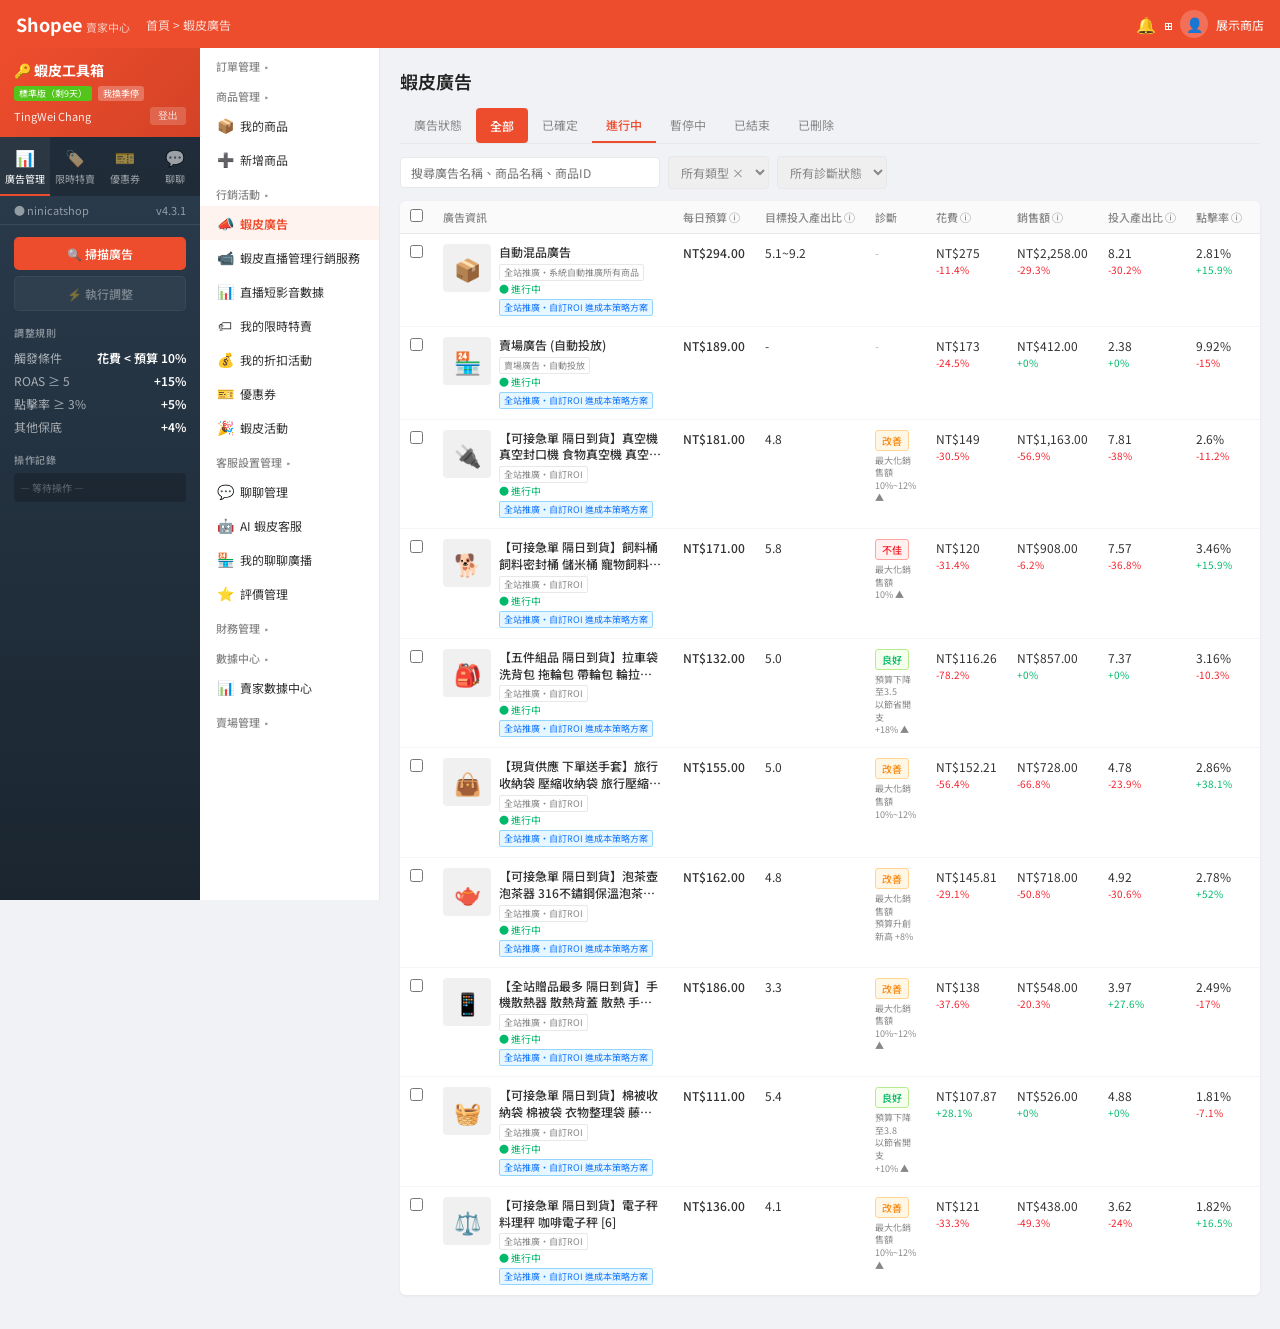
==== commit 7881d926: "feat: 重寫互動式 DEMO — 完整模擬蝦皮後台四大功能 - Side Panel 左側深色主題，右側蝦皮賣家中心模擬 - 廣告管理：10 筆真實欄位（預算/花費/ROAS/CTR/ROI），掃" ====
--- a/demo-full.html
+++ b/demo-full.html
@@ -1,819 +1,800 @@
 <!DOCTYPE html>
 <html lang="zh-TW">
 <head>
-  <meta charset="UTF-8">
-  <meta name="viewport" content="width=1400">
-  <title>蝦皮賣家中心</title>
-  <style>
-    *, *::before, *::after { box-sizing: border-box; margin: 0; padding: 0; }
-    :root {
-      --sp-orange: #ee4d2d;
-      --sp-orange-light: #fff3f0;
-      --sp-orange-hover: #d44226;
-      --sp-blue: #1677ff;
-      --sp-green: #00b96b;
-      --sp-red: #f5222d;
-      --sp-gray: #f5f5f5;
-      --sp-border: #e8e8e8;
-      --sp-text: #333;
-      --sp-text-light: #888;
-      --sp-nav-bg: #333;
-      --sp-nav-w: 220px;
-      --sp-panel-w: 320px;
-      --sp-top-h: 52px;
-    }
-    body { font-family: -apple-system, 'Noto Sans TC', sans-serif; font-size: 13px; background: #f0f2f5; color: var(--sp-text); overflow-x: hidden; }
-
-    /* ─── Top Bar ─── */
-    .sp-top { position: fixed; top: 0; left: 0; right: 0; height: var(--sp-top-h); background: var(--sp-orange); display: flex; align-items: center; padding: 0 16px; z-index: 100; gap: 16px; }
-    .sp-top-logo { color: #fff; font-size: 20px; font-weight: 700; letter-spacing: 1px; white-space: nowrap; }
-    .sp-top-logo span { font-size: 11px; opacity: .7; font-weight: 400; margin-left: 6px; }
-    .sp-top-spacer { flex: 1; }
-    .sp-top-shop { color: rgba(255,255,255,.9); font-size: 13px; background: rgba(255,255,255,.15); border-radius: 4px; padding: 4px 10px; }
-    .sp-top-notif { color: #fff; font-size: 18px; cursor: pointer; opacity: .8; }
-
-    /* ─── Layout ─── */
-    .layout { display: flex; padding-top: var(--sp-top-h); min-height: 100vh; }
-
-    /* ─── Left Nav ─── */
-    .left-nav { width: var(--sp-nav-w); background: var(--sp-nav-bg); position: fixed; top: var(--sp-top-h); bottom: 0; left: 0; overflow-y: auto; z-index: 50; flex-shrink: 0; }
-    .nav-group-title { color: rgba(255,255,255,.45); font-size: 11px; padding: 16px 16px 6px; text-transform: uppercase; letter-spacing: .5px; }
-    .nav-item { display: flex; align-items: center; gap: 10px; padding: 10px 20px; color: rgba(255,255,255,.75); cursor: pointer; transition: background .15s; font-size: 13px; border-left: 3px solid transparent; }
-    .nav-item:hover { background: rgba(255,255,255,.08); }
-    .nav-item.active { color: #fff; background: rgba(238,77,45,.35); border-left-color: var(--sp-orange); }
-    .nav-item .nav-icon { font-size: 16px; width: 20px; text-align: center; }
-    .nav-sub { padding-left: 50px; font-size: 12px; }
-    .nav-sub.active { color: #fff; background: rgba(238,77,45,.2); border-left-color: var(--sp-orange); }
-
-    /* ─── Main Content ─── */
-    .main-content { margin-left: var(--sp-nav-w); margin-right: var(--sp-panel-w); flex: 1; padding: 20px; min-width: 0; }
-    .page { display: none; }
-    .page.active { display: block; }
-    .page-title { font-size: 20px; font-weight: 600; margin-bottom: 16px; color: #222; }
-
-    /* ─── Cards ─── */
-    .card { background: #fff; border-radius: 8px; padding: 20px; margin-bottom: 16px; box-shadow: 0 1px 4px rgba(0,0,0,.08); }
-    .card-title { font-size: 14px; font-weight: 600; margin-bottom: 14px; color: #333; }
-
-    /* ─── Date Bar ─── */
-    .date-bar { display: flex; gap: 8px; margin-bottom: 16px; }
-    .date-btn { padding: 5px 12px; border: 1px solid var(--sp-border); border-radius: 4px; background: #fff; cursor: pointer; font-size: 12px; color: var(--sp-text-light); }
-    .date-btn.active { border-color: var(--sp-orange); color: var(--sp-orange); background: var(--sp-orange-light); }
-
-    /* ─── Tables ─── */
-    .s-table { width: 100%; border-collapse: collapse; }
-    .s-table th { background: #fafafa; border-bottom: 1px solid var(--sp-border); padding: 10px 12px; text-align: left; font-weight: 500; color: var(--sp-text-light); font-size: 12px; white-space: nowrap; }
-    .s-table td { padding: 12px; border-bottom: 1px solid #f5f5f5; vertical-align: middle; }
-    .s-table tr:last-child td { border-bottom: none; }
-    .s-table tr.highlight td { background: #fffbe6; transition: background .3s; }
-    .s-table tr.updated td { background: #f6ffed; transition: background .6s; }
-    .badge { display: inline-block; padding: 2px 8px; border-radius: 3px; font-size: 11px; font-weight: 500; }
-    .badge-green { background: #f6ffed; color: var(--sp-green); border: 1px solid #b7eb8f; }
-    .badge-red { background: #fff1f0; color: var(--sp-red); border: 1px solid #ffa39e; }
-    .badge-orange { background: var(--sp-orange-light); color: var(--sp-orange); border: 1px solid #ffbb96; }
-    .val-good { color: var(--sp-green); font-weight: 600; }
-    .val-warn { color: #fa8c16; font-weight: 600; }
-    .val-bad { color: var(--sp-red); font-weight: 600; }
-    .product-cell { display: flex; align-items: center; gap: 10px; }
-    .product-img { width: 40px; height: 40px; background: #f0f0f0; border-radius: 4px; display: flex; align-items: center; justify-content: center; font-size: 20px; flex-shrink: 0; }
-
-    /* ─── Flash Sale ─── */
-    .fs-table input[type=number] { width: 70px; padding: 4px 6px; border: 1px solid var(--sp-border); border-radius: 4px; text-align: center; }
-    .fs-table input[type=number].filled { border-color: var(--sp-orange); background: var(--sp-orange-light); font-weight: 600; transition: all .3s; }
-
-    /* ─── Voucher Form ─── */
-    .voucher-form { display: grid; gap: 16px; }
-    .form-group label { display: block; font-size: 12px; color: var(--sp-text-light); margin-bottom: 6px; }
-    .form-group input, .form-group select { width: 100%; padding: 8px 10px; border: 1px solid var(--sp-border); border-radius: 4px; font-size: 13px; }
-    .form-group input.filled { border-color: var(--sp-orange); background: var(--sp-orange-light); transition: all .3s; }
-    .form-row { display: grid; grid-template-columns: 1fr 1fr; gap: 12px; }
-
-    /* ─── Chat Page ─── */
-    .chat-layout { display: flex; gap: 16px; height: calc(100vh - var(--sp-top-h) - 80px); }
-    .chat-list { width: 280px; background: #fff; border-radius: 8px; overflow-y: auto; box-shadow: 0 1px 4px rgba(0,0,0,.08); flex-shrink: 0; }
-    .chat-list-header { padding: 14px 16px; border-bottom: 1px solid var(--sp-border); font-weight: 600; font-size: 14px; }
-    .chat-item { padding: 12px 16px; border-bottom: 1px solid #f5f5f5; cursor: pointer; display: flex; gap: 10px; align-items: flex-start; transition: background .15s; }
-    .chat-item:hover { background: #fafafa; }
-    .chat-item.active { background: var(--sp-orange-light); }
-    .chat-item.unread .chat-item-name { font-weight: 700; }
-    .chat-item.unread .chat-item-msg { color: var(--sp-text); }
-    .chat-avatar { width: 36px; height: 36px; border-radius: 50%; background: var(--sp-gray); display: flex; align-items: center; justify-content: center; font-size: 16px; flex-shrink: 0; }
-    .chat-item-meta { flex: 1; min-width: 0; }
-    .chat-item-name { font-size: 13px; font-weight: 500; }
-    .chat-item-msg { font-size: 12px; color: var(--sp-text-light); white-space: nowrap; overflow: hidden; text-overflow: ellipsis; margin-top: 2px; }
-    .chat-item-time { font-size: 11px; color: var(--sp-text-light); white-space: nowrap; }
-    .unread-dot { width: 8px; height: 8px; border-radius: 50%; background: var(--sp-orange); margin-top: 4px; flex-shrink: 0; }
-    .chat-window { flex: 1; background: #fff; border-radius: 8px; display: flex; flex-direction: column; box-shadow: 0 1px 4px rgba(0,0,0,.08); }
-    .chat-win-header { padding: 14px 20px; border-bottom: 1px solid var(--sp-border); display: flex; align-items: center; gap: 12px; }
-    .chat-win-header .buyer-name { font-size: 15px; font-weight: 600; }
-    .chat-win-header .buyer-product { font-size: 12px; color: var(--sp-text-light); }
-    .chat-messages { flex: 1; overflow-y: auto; padding: 20px; display: flex; flex-direction: column; gap: 12px; }
-    .msg { max-width: 70%; }
-    .msg.buyer { align-self: flex-start; }
-    .msg.seller { align-self: flex-end; }
-    .msg-bubble { padding: 10px 14px; border-radius: 12px; font-size: 13px; line-height: 1.5; }
-    .msg.buyer .msg-bubble { background: #f0f2f5; border-radius: 2px 12px 12px 12px; }
-    .msg.seller .msg-bubble { background: var(--sp-orange); color: #fff; border-radius: 12px 2px 12px 12px; }
-    .msg.ai .msg-bubble { background: #e6f7ff; border: 1px solid #91d5ff; color: #0050b3; border-radius: 2px 12px 12px 12px; }
-    .msg-label { font-size: 11px; color: var(--sp-text-light); margin-bottom: 4px; }
-    .msg.seller .msg-label { text-align: right; }
-    .ai-tag { display: inline-block; background: var(--sp-blue); color: #fff; font-size: 10px; padding: 1px 5px; border-radius: 3px; margin-right: 4px; vertical-align: middle; }
-    .rule-tag { display: inline-block; background: #722ed1; color: #fff; font-size: 10px; padding: 1px 5px; border-radius: 3px; margin-right: 4px; vertical-align: middle; }
-    .typing-indicator { align-self: flex-start; background: #f0f2f5; padding: 10px 14px; border-radius: 2px 12px 12px 12px; display: none; }
-    .typing-dots { display: inline-flex; gap: 4px; }
-    .typing-dots span { width: 6px; height: 6px; border-radius: 50%; background: #bbb; animation: bounce .9s infinite; }
-    .typing-dots span:nth-child(2) { animation-delay: .2s; }
-    .typing-dots span:nth-child(3) { animation-delay: .4s; }
-    @keyframes bounce { 0%,60%,100%{transform:translateY(0)} 30%{transform:translateY(-6px)} }
-    .chat-input-bar { padding: 12px 16px; border-top: 1px solid var(--sp-border); display: flex; gap: 8px; align-items: center; }
-    .chat-input-bar input { flex: 1; padding: 8px 12px; border: 1px solid var(--sp-border); border-radius: 20px; font-size: 13px; outline: none; }
-    .chat-send-btn { background: var(--sp-orange); color: #fff; border: none; border-radius: 50%; width: 34px; height: 34px; cursor: pointer; font-size: 16px; display: flex; align-items: center; justify-content: center; }
-
-    /* ─── Side Panel ─── */
-    .side-panel { width: var(--sp-panel-w); position: fixed; top: var(--sp-top-h); right: 0; bottom: 0; background: #fff; border-left: 1px solid var(--sp-border); display: flex; flex-direction: column; z-index: 50; overflow: hidden; }
-    .sp-header { background: var(--sp-orange); color: #fff; padding: 14px 16px; flex-shrink: 0; }
-    .sp-header-row1 { display: flex; align-items: center; justify-content: space-between; margin-bottom: 8px; }
-    .sp-title { font-size: 16px; font-weight: 700; }
-    .sp-plan { font-size: 11px; background: rgba(255,255,255,.2); border-radius: 10px; padding: 2px 8px; }
-    .sp-shop-info { font-size: 12px; opacity: .85; }
-    .sp-tab-bar { display: flex; background: #f5f5f5; border-bottom: 1px solid var(--sp-border); flex-shrink: 0; }
-    .sp-tab { flex: 1; padding: 10px 4px; border: none; background: none; cursor: pointer; font-size: 11px; color: var(--sp-text-light); display: flex; flex-direction: column; align-items: center; gap: 3px; border-bottom: 2px solid transparent; }
-    .sp-tab.active { color: var(--sp-orange); border-bottom-color: var(--sp-orange); background: #fff; }
-    .sp-tab-icon { font-size: 16px; }
-    .sp-body { flex: 1; overflow-y: auto; padding: 16px; }
-    .sp-section { margin-bottom: 16px; }
-    .sp-section-title { font-size: 11px; font-weight: 600; color: var(--sp-text-light); text-transform: uppercase; letter-spacing: .5px; margin-bottom: 8px; }
-    .sp-btn { display: block; width: 100%; padding: 9px; border-radius: 6px; border: none; cursor: pointer; font-size: 13px; font-weight: 500; margin-bottom: 8px; transition: all .15s; }
-    .sp-btn-primary { background: var(--sp-orange); color: #fff; }
-    .sp-btn-primary:hover { background: var(--sp-orange-hover); }
-    .sp-btn-secondary { background: #f5f5f5; color: var(--sp-text); border: 1px solid var(--sp-border); }
-    .sp-btn-secondary:hover { background: #e8e8e8; }
-    .sp-btn:disabled { opacity: .5; cursor: not-allowed; }
-    .sp-rule-row { display: flex; align-items: center; justify-content: space-between; padding: 8px 0; border-bottom: 1px solid #f5f5f5; }
-    .sp-rule-row:last-child { border-bottom: none; }
-    .sp-rule-label { font-size: 12px; color: var(--sp-text-light); }
-    .sp-rule-val { font-size: 12px; font-weight: 600; }
-    .sp-log { font-size: 11px; color: var(--sp-text-light); background: #f9f9f9; border-radius: 4px; padding: 8px; line-height: 1.8; max-height: 140px; overflow-y: auto; }
-    .sp-log .log-line { padding: 1px 0; }
-    .sp-log .log-ok { color: var(--sp-green); }
-    .sp-log .log-run { color: var(--sp-blue); }
-    .sp-log .log-skip { color: var(--sp-text-light); }
-    .sp-toggle-row { display: flex; align-items: center; justify-content: space-between; margin-bottom: 10px; }
-    .toggle { position: relative; display: inline-block; width: 36px; height: 20px; }
-    .toggle input { opacity: 0; width: 0; height: 0; }
-    .toggle-slider { position: absolute; cursor: pointer; inset: 0; background: #ccc; border-radius: 20px; transition: .3s; }
-    .toggle-slider::before { content:''; position: absolute; height: 14px; width: 14px; left: 3px; bottom: 3px; background: #fff; border-radius: 50%; transition: .3s; }
-    .toggle input:checked + .toggle-slider { background: var(--sp-orange); }
-    .toggle input:checked + .toggle-slider::before { transform: translateX(16px); }
-    .sp-chat-rule { background: #f9f9f9; border-radius: 6px; padding: 10px 12px; margin-bottom: 8px; }
-    .sp-chat-rule-kw { font-size: 12px; color: var(--sp-blue); font-weight: 600; margin-bottom: 4px; }
-    .sp-chat-rule-reply { font-size: 12px; color: var(--sp-text); }
-    .sp-persona-select { width: 100%; padding: 6px 8px; border: 1px solid var(--sp-border); border-radius: 4px; font-size: 12px; margin-bottom: 8px; }
-    .sp-trigger-btn { width: 100%; padding: 9px; border-radius: 6px; border: 1px dashed var(--sp-blue); background: #e6f7ff; color: var(--sp-blue); cursor: pointer; font-size: 12px; font-weight: 500; transition: all .15s; }
-    .sp-trigger-btn:hover { background: #bae7ff; }
-
-    /* ─── Scan animation ─── */
-    .scan-progress { height: 3px; background: #f0f0f0; border-radius: 2px; overflow: hidden; margin-bottom: 12px; display: none; }
-    .scan-progress-bar { height: 100%; width: 0; background: var(--sp-orange); transition: width .4s; border-radius: 2px; }
-    .scan-result-header { display: flex; align-items: center; justify-content: space-between; margin-bottom: 12px; }
-    .scan-summary { font-size: 12px; color: var(--sp-text-light); display: none; }
-
-    /* ─── Voucher template list ─── */
-    .tpl-list { display: flex; flex-direction: column; gap: 6px; }
-    .tpl-item { display: flex; align-items: center; justify-content: space-between; padding: 8px 10px; background: #f9f9f9; border-radius: 6px; border: 1px solid var(--sp-border); cursor: pointer; transition: all .15s; }
-    .tpl-item:hover { border-color: var(--sp-orange); background: var(--sp-orange-light); }
-    .tpl-item.selected { border-color: var(--sp-orange); background: var(--sp-orange-light); }
-    .tpl-name { font-size: 12px; font-weight: 500; }
-    .tpl-apply-btn { font-size: 11px; color: var(--sp-orange); font-weight: 600; }
-
-    /* ─── Schedule ─── */
-    .schedule-row { display: flex; align-items: center; gap: 8px; font-size: 12px; margin-bottom: 8px; }
-    .schedule-row label { color: var(--sp-text-light); min-width: 60px; }
-    .schedule-row select { padding: 4px 6px; border: 1px solid var(--sp-border); border-radius: 4px; font-size: 12px; }
-
-    /* ─── Status bar ─── */
-    .status-bar { font-size: 11px; color: var(--sp-text-light); background: #f9f9f9; padding: 6px 10px; border-radius: 4px; margin-bottom: 8px; display: flex; align-items: center; gap: 6px; }
-    .status-dot { width: 7px; height: 7px; border-radius: 50%; background: var(--sp-green); }
-    .status-dot.idle { background: #bbb; }
-  </style>
+<meta charset="UTF-8">
+<meta name="viewport" content="width=1440">
+<title>蝦皮賣家中心</title>
+<link href="https://fonts.googleapis.com/css2?family=Noto+Sans+TC:wght@400;500;700&display=swap" rel="stylesheet">
+<style>
+*,*::before,*::after{box-sizing:border-box;margin:0;padding:0}
+:root{--or:#ee4d2d;--or-l:#fff3f0;--or-h:#d44226;--gr:#00b96b;--rd:#f5222d;--bl:#1677ff;--bdr:#e8e8e8;--txt:#333;--txl:#888;--sp-bg:linear-gradient(180deg,#2c3e50 0%,#1a252f 100%);--sp-w:200px;--top-h:48px;--nav-w:180px}
+body{font-family:'Noto Sans TC',-apple-system,sans-serif;font-size:13px;background:#f0f2f5;color:var(--txt);overflow-x:hidden}
+/* === TOP BAR === */
+.topbar{position:fixed;top:0;left:0;right:0;height:var(--top-h);background:var(--or);display:flex;align-items:center;padding:0 16px;z-index:200;color:#fff}
+.topbar .logo{font-size:18px;font-weight:700;margin-right:8px}
+.topbar .logo small{font-size:11px;opacity:.7;font-weight:400;margin-left:4px}
+.topbar .bc{font-size:12px;opacity:.8;margin-left:8px}
+.topbar .spacer{flex:1}
+.topbar .user{display:flex;align-items:center;gap:8px;font-size:12px}
+.topbar .avatar{width:28px;height:28px;border-radius:50%;background:rgba(255,255,255,.2);display:flex;align-items:center;justify-content:center;font-size:14px}
+/* === LAYOUT === */
+.wrap{display:flex;padding-top:var(--top-h);min-height:100vh}
+/* === SIDE PANEL (左側深色) === */
+.sp{width:var(--sp-w);background:var(--sp-bg);position:fixed;top:var(--top-h);bottom:0;left:0;z-index:100;display:flex;flex-direction:column;color:#fff;overflow:hidden;font-size:12px}
+.sp-hd{background:linear-gradient(135deg,#ee4d2d,#d44226);padding:12px 14px;flex-shrink:0}
+.sp-hd-r1{display:flex;align-items:center;gap:6px;margin-bottom:6px;flex-wrap:wrap}
+.sp-hd-title{font-size:14px;font-weight:700}
+.sp-badge{font-size:9px;padding:1px 5px;border-radius:3px;white-space:nowrap}
+.sp-badge-pro{background:#52c41a;color:#fff}
+.sp-badge-mode{background:rgba(255,255,255,.25);color:#fff}
+.sp-hd-user{display:flex;align-items:center;justify-content:space-between;font-size:11px;opacity:.9}
+.sp-hd-user button{background:rgba(255,255,255,.2);border:none;color:#fff;padding:2px 8px;border-radius:3px;font-size:10px;cursor:pointer}
+.sp-tabs{display:flex;background:rgba(0,0,0,.25);flex-shrink:0}
+.sp-tab{flex:1;padding:8px 2px;border:none;background:none;cursor:pointer;color:rgba(255,255,255,.55);display:flex;flex-direction:column;align-items:center;gap:2px;font-size:10px;border-bottom:2px solid transparent;font-family:inherit}
+.sp-tab.active{color:#fff;border-bottom-color:var(--or);background:rgba(255,255,255,.05)}
+.sp-tab-icon{font-size:16px}
+.sp-shop{padding:6px 14px;font-size:11px;color:rgba(255,255,255,.5);border-bottom:1px solid rgba(255,255,255,.08);display:flex;align-items:center;justify-content:space-between;flex-shrink:0}
+.sp-body{flex:1;overflow-y:auto;padding:12px 14px}
+.sp-body::-webkit-scrollbar{width:4px}
+.sp-body::-webkit-scrollbar-thumb{background:rgba(255,255,255,.15);border-radius:2px}
+.sp-sec{margin-bottom:14px}
+.sp-sec-title{font-size:10px;font-weight:600;color:rgba(255,255,255,.45);text-transform:uppercase;letter-spacing:.5px;margin-bottom:6px}
+.sp-btn{display:block;width:100%;padding:8px;border-radius:5px;border:none;cursor:pointer;font-size:12px;font-weight:500;margin-bottom:6px;font-family:inherit;transition:all .15s}
+.sp-btn-or{background:var(--or);color:#fff}
+.sp-btn-or:hover{background:var(--or-h)}
+.sp-btn-gray{background:rgba(255,255,255,.1);color:#fff;border:1px solid rgba(255,255,255,.15)}
+.sp-btn:disabled{opacity:.4;cursor:not-allowed}
+.sp-toggle{display:flex;align-items:center;justify-content:space-between;margin-bottom:8px}
+.tgl{position:relative;display:inline-block;width:34px;height:18px;flex-shrink:0}
+.tgl input{opacity:0;width:0;height:0}
+.tgl-s{position:absolute;cursor:pointer;inset:0;background:#555;border-radius:18px;transition:.3s}
+.tgl-s::before{content:'';position:absolute;height:14px;width:14px;left:2px;bottom:2px;background:#fff;border-radius:50%;transition:.3s}
+.tgl input:checked+.tgl-s{background:var(--gr)}
+.tgl input:checked+.tgl-s::before{transform:translateX(16px)}
+.sp-log{font-size:10px;color:rgba(255,255,255,.5);background:rgba(0,0,0,.2);border-radius:4px;padding:6px;line-height:1.7;max-height:120px;overflow-y:auto}
+.sp-log .ok{color:#52c41a}
+.sp-log .run{color:#1890ff}
+.sp-log .skip{color:rgba(255,255,255,.3)}
+.sp-rule-card{background:rgba(255,255,255,.06);border-radius:6px;padding:8px 10px;margin-bottom:6px;border-left:3px solid var(--or)}
+.sp-rule-kw{font-size:11px;font-weight:600;color:#ffa940;margin-bottom:3px}
+.sp-rule-body{font-size:10px;color:rgba(255,255,255,.6);line-height:1.5}
+.sp-rule-foot{font-size:10px;margin-top:4px;color:rgba(255,255,255,.35)}
+.sp-rule-foot a{color:var(--or);cursor:pointer;text-decoration:none;margin-left:4px}
+.sp-stat{text-align:center;padding:12px 0}
+.sp-stat-num{font-size:32px;font-weight:700;color:#fff}
+.sp-stat-label{font-size:11px;color:rgba(255,255,255,.5)}
+.sp-stat-credits{font-size:24px;font-weight:700;color:var(--gr)}
+.sp-textarea{width:100%;background:rgba(0,0,0,.2);border:1px solid rgba(255,255,255,.1);border-radius:4px;padding:6px 8px;color:#fff;font-size:11px;resize:vertical;min-height:50px;font-family:inherit}
+.sp-textarea::placeholder{color:rgba(255,255,255,.3)}
+.sp-select{width:100%;background:rgba(0,0,0,.2);border:1px solid rgba(255,255,255,.1);border-radius:4px;padding:5px 8px;color:#fff;font-size:11px;font-family:inherit;-webkit-appearance:none}
+.sp-select option{background:#1a252f;color:#fff}
+.sp-input{background:rgba(0,0,0,.2);border:1px solid rgba(255,255,255,.1);border-radius:4px;padding:4px 8px;color:#fff;font-size:11px;width:50px;text-align:center;font-family:inherit}
+.sp-warn{background:rgba(250,173,20,.15);border:1px solid rgba(250,173,20,.3);border-radius:4px;padding:6px 8px;font-size:10px;color:#faad14;margin-top:8px}
+.sp-tpl{display:flex;align-items:center;gap:4px;padding:5px 0;border-bottom:1px solid rgba(255,255,255,.06);font-size:11px}
+.sp-tpl:last-child{border-bottom:none}
+.sp-tpl-name{flex:1;min-width:0;white-space:nowrap;overflow:hidden;text-overflow:ellipsis}
+.sp-tpl-btn{width:16px;height:16px;display:inline-flex;align-items:center;justify-content:center;font-size:10px;cursor:pointer;opacity:.5;transition:.2s}
+.sp-tpl-btn:hover{opacity:1}
+.sp-tpl-btn.g{color:#52c41a;opacity:.8}
+.sp-addtpl{font-size:11px;color:var(--or);cursor:pointer;padding:6px 0;text-align:center}
+/* usage table */
+.sp-usage{width:100%;font-size:10px;color:rgba(255,255,255,.5)}
+.sp-usage th{text-align:left;font-weight:500;padding:3px 0;border-bottom:1px solid rgba(255,255,255,.08)}
+.sp-usage td{padding:3px 0}
+/* === MAIN CONTENT === */
+.main{margin-left:var(--sp-w);flex:1;display:flex;min-width:0}
+/* Shopee left nav */
+.s-nav{width:var(--nav-w);background:#fff;border-right:1px solid var(--bdr);flex-shrink:0;overflow-y:auto;font-size:12px;position:sticky;top:var(--top-h);height:calc(100vh - var(--top-h))}
+.s-nav-group{padding:10px 0 4px 16px;font-size:11px;color:var(--txl);font-weight:500;display:flex;align-items:center;gap:4px}
+.s-nav-item{padding:7px 16px;cursor:pointer;color:var(--txt);transition:.1s;display:flex;align-items:center;gap:6px;font-size:12px}
+.s-nav-item:hover{background:#fafafa}
+.s-nav-item.active{color:var(--or);font-weight:600;background:var(--or-l)}
+.s-nav-item .ni{font-size:14px;width:18px;text-align:center}
+.s-nav-sub{padding-left:40px;font-size:11px}
+/* page content */
+.s-content{flex:1;padding:20px;min-width:0;overflow-y:auto}
+.pg{display:none}
+.pg.active{display:block}
+.pg-title{font-size:18px;font-weight:600;margin-bottom:14px;color:#222}
+.pg-bc{font-size:12px;color:var(--txl);margin-bottom:16px}
+.pg-bc span{color:var(--or);cursor:pointer}
+/* cards */
+.card{background:#fff;border-radius:6px;padding:16px 20px;margin-bottom:14px;box-shadow:0 1px 3px rgba(0,0,0,.06)}
+.card-title{font-size:14px;font-weight:600;margin-bottom:12px}
+/* ad status tabs */
+.ad-tabs{display:flex;gap:0;margin-bottom:12px;border-bottom:1px solid var(--bdr)}
+.ad-tab{padding:8px 14px;cursor:pointer;font-size:12px;color:var(--txl);border-bottom:2px solid transparent;background:none;border-top:none;border-left:none;border-right:none;font-family:inherit}
+.ad-tab.active{color:var(--or);border-bottom-color:var(--or);font-weight:500}
+.ad-tab.red{background:var(--or);color:#fff;border-radius:4px;border-bottom:none;font-weight:500}
+/* filter bar */
+.filter-bar{display:flex;gap:8px;margin-bottom:12px;align-items:center}
+.filter-bar input{flex:1;max-width:260px;padding:6px 10px;border:1px solid var(--bdr);border-radius:4px;font-size:12px;font-family:inherit}
+.filter-bar select{padding:6px 8px;border:1px solid var(--bdr);border-radius:4px;font-size:12px;font-family:inherit;color:var(--txl)}
+/* tables */
+.t{width:100%;border-collapse:collapse;font-size:12px}
+.t th{background:#fafafa;padding:8px 10px;text-align:left;font-weight:500;color:var(--txl);border-bottom:1px solid var(--bdr);white-space:nowrap;font-size:11px}
+.t td{padding:10px;border-bottom:1px solid #f5f5f5;vertical-align:top}
+.t tr:last-child td{border-bottom:none}
+.t tr.hl td{background:#fffbe6;transition:background .3s}
+.t tr.done td{background:#f6ffed;transition:background .6s}
+.prod-cell{display:flex;gap:8px;align-items:flex-start}
+.prod-img{width:48px;height:48px;background:#f0f0f0;border-radius:4px;display:flex;align-items:center;justify-content:center;font-size:22px;flex-shrink:0}
+.prod-info{min-width:0}
+.prod-name{font-size:12px;font-weight:500;line-height:1.4;display:-webkit-box;-webkit-line-clamp:2;-webkit-box-orient:vertical;overflow:hidden}
+.prod-tags{margin-top:3px;display:flex;flex-wrap:wrap;gap:3px;align-items:center}
+.prod-tag{font-size:9px;padding:1px 4px;border-radius:2px;border:1px solid var(--bdr);color:var(--txl)}
+.prod-tag.blue{color:var(--bl);border-color:#91d5ff;background:#e6f7ff;cursor:pointer}
+.prod-status{font-size:10px;color:var(--gr)}
+.val{font-size:12px}
+.val-sub{font-size:10px;margin-top:1px}
+.val-up{color:var(--gr)}
+.val-down{color:var(--rd)}
+.diag{display:inline-block;padding:2px 6px;border-radius:3px;font-size:10px;font-weight:500;margin-bottom:2px}
+.diag-good{background:#f6ffed;color:var(--gr);border:1px solid #b7eb8f}
+.diag-warn{background:#fff7e6;color:#fa8c16;border:1px solid #ffd591}
+.diag-bad{background:#fff1f0;color:var(--rd);border:1px solid #ffa39e}
+.diag-info{font-size:9px;color:var(--txl);line-height:1.4;margin-top:2px}
+/* budget cell highlight */
+.budget-cell{font-weight:500;white-space:nowrap;transition:all .3s}
+.budget-cell.flash{background:#fffbe6;color:var(--or)}
+.budget-cell.updated{color:var(--gr)}
+/* flash sale */
+.fs-group{border-bottom:1px solid var(--bdr);padding:8px 0}
+.fs-group-hd{display:flex;align-items:center;gap:8px;padding:6px 10px;font-weight:500}
+.fs-group-hd img,.fs-group-hd .gi{width:36px;height:36px;border-radius:4px;background:#f0f0f0;display:flex;align-items:center;justify-content:center;font-size:16px;flex-shrink:0}
+.fs-row td{padding:6px 10px;font-size:12px}
+.fs-input{width:55px;padding:3px 4px;border:1px solid var(--bdr);border-radius:3px;text-align:center;font-size:11px;font-family:inherit;transition:all .3s}
+.fs-input.filled{border-color:var(--or);background:var(--or-l);font-weight:600}
+.fs-toggle{position:relative;display:inline-block;width:28px;height:15px}
+.fs-toggle input{opacity:0;width:0;height:0}
+.fs-toggle span{position:absolute;cursor:pointer;inset:0;background:#ccc;border-radius:15px;transition:.2s}
+.fs-toggle span::before{content:'';position:absolute;height:11px;width:11px;left:2px;bottom:2px;background:#fff;border-radius:50%;transition:.2s}
+.fs-toggle input:checked+span{background:var(--or)}
+.fs-toggle input:checked+span::before{transform:translateX(13px)}
+.fs-ops{display:flex;gap:4px;font-size:14px;color:var(--txl)}
+.fs-ops span{cursor:pointer;transition:.2s}
+.fs-ops span:hover{color:var(--or)}
+/* voucher form */
+.v-form{max-width:700px}
+.v-row{display:flex;align-items:flex-start;padding:10px 0;border-bottom:1px solid #f5f5f5}
+.v-row:last-child{border-bottom:none}
+.v-label{width:140px;flex-shrink:0;font-size:12px;color:var(--txl);padding-top:6px;text-align:right;padding-right:16px}
+.v-field{flex:1}
+.v-field input,.v-field select{width:100%;padding:7px 10px;border:1px solid var(--bdr);border-radius:4px;font-size:13px;font-family:inherit}
+.v-field input.filled{border-color:var(--or);background:var(--or-l);transition:all .3s}
+.v-field .hint{font-size:10px;color:var(--txl);margin-top:3px}
+.v-field .counter{float:right;font-size:10px;color:var(--txl)}
+.v-date-row{display:flex;gap:8px;align-items:center}
+.v-date-row input{flex:1}
+.v-type-tabs{display:flex;gap:0;margin-bottom:0}
+.v-type-tab{padding:6px 14px;border:1px solid var(--bdr);font-size:12px;cursor:pointer;background:#fff;font-family:inherit}
+.v-type-tab:first-child{border-radius:4px 0 0 4px}
+.v-type-tab:last-child{border-radius:0 4px 4px 0}
+.v-type-tab.active{border-color:var(--or);color:var(--or);background:var(--or-l);font-weight:500}
+.v-radio{display:flex;gap:16px;font-size:12px;align-items:center}
+.v-radio label{display:flex;align-items:center;gap:4px;cursor:pointer}
+.v-preview{width:280px;flex-shrink:0}
+.v-preview-card{background:#fff;border-radius:8px;padding:14px;box-shadow:0 2px 8px rgba(0,0,0,.1);text-align:center}
+.v-preview-card .phone{width:160px;height:260px;background:#f0f0f0;border-radius:12px;margin:0 auto 8px;display:flex;align-items:center;justify-content:center;color:#ccc;font-size:11px}
+/* chat full panel */
+.chat-full{padding:0 !important}
+.chat-full .sp{width:400px}
+.chat-full .main{margin-left:400px}
+.chat-expand .sp{width:100vw !important}
+.chat-expand .main{display:none}
+/* scan progress */
+.scan-prog{height:3px;background:rgba(0,0,0,.1);border-radius:2px;overflow:hidden;margin-bottom:8px;display:none}
+.scan-prog-bar{height:100%;width:0;background:var(--or);transition:width .4s;border-radius:2px}
+/* bottom buttons */
+.bottom-btns{display:flex;gap:8px;justify-content:flex-end;padding:16px 0}
+.btn-cancel{padding:7px 24px;border:1px solid var(--bdr);border-radius:4px;background:#fff;cursor:pointer;font-size:12px;font-family:inherit}
+.btn-confirm{padding:7px 24px;border:none;border-radius:4px;background:var(--or);color:#fff;cursor:pointer;font-size:12px;font-weight:500;font-family:inherit}
+/* progress bar for scan */
+.sp-progress{height:2px;background:rgba(255,255,255,.1);border-radius:1px;overflow:hidden;margin-bottom:6px;display:none}
+.sp-progress-bar{height:100%;width:0;background:var(--or);transition:width .3s}
+/* 聊聊 status */
+.chat-status{display:flex;align-items:center;gap:6px;font-size:11px;color:rgba(255,255,255,.5);margin-bottom:8px}
+.chat-dot{width:6px;height:6px;border-radius:50%;background:var(--gr)}
+</style>
 </head>
 <body>
 
-<!-- ═══════════════════════════════════ TOP BAR ═══════════════════════════════════ -->
-<div class="sp-top">
-  <div class="sp-top-logo">Shopee <span>賣家中心</span></div>
-  <div class="sp-top-spacer"></div>
-  <div class="sp-top-notif" title="通知">🔔</div>
-  <div class="sp-top-shop">🏪 展示商店</div>
+<!-- TOP BAR -->
+<div class="topbar">
+  <span class="logo">Shopee<small>賣家中心</small></span>
+  <span class="bc" id="topBc">首頁 &gt; 蝦皮廣告</span>
+  <span class="spacer"></span>
+  <div class="user">
+    <span style="font-size:16px;cursor:pointer">🔔</span>
+    <span style="font-size:16px;cursor:pointer">⊞</span>
+    <div class="avatar">👤</div>
+    <span>展示商店</span>
+  </div>
 </div>
 
-<!-- ═══════════════════════════════════ LAYOUT ═══════════════════════════════════ -->
-<div class="layout">
-
-<!-- ─── Left Nav ─── -->
-<nav class="left-nav">
-  <div class="nav-group-title">管理</div>
-  <div class="nav-item" onclick="navTo('none')"><span class="nav-icon">📦</span>商品管理</div>
-  <div class="nav-item" onclick="navTo('none')"><span class="nav-icon">📋</span>訂單管理</div>
-  <div class="nav-group-title">行銷</div>
-  <div class="nav-item" id="nav-ad" onclick="navTo('ad')"><span class="nav-icon">📣</span>行銷中心</div>
-  <div class="nav-item nav-sub" id="nav-ad-sub" onclick="navTo('ad')">↳ 蝦皮廣告</div>
-  <div class="nav-item nav-sub" id="nav-flash-sub" onclick="navTo('flash')">↳ 限時特賣</div>
-  <div class="nav-item nav-sub" id="nav-voucher-sub" onclick="navTo('voucher')">↳ 優惠券</div>
-  <div class="nav-item" id="nav-chat" onclick="navTo('chat')"><span class="nav-icon">💬</span>聊聊管理</div>
-  <div class="nav-group-title">分析</div>
-  <div class="nav-item" onclick="navTo('none')"><span class="nav-icon">📊</span>數據中心</div>
-</nav>
-
-<!-- ─── Main Content ─── -->
-<div class="main-content">
-
-  <!-- ════ 廣告管理 ════ -->
-  <div class="page active" id="page-ad">
-    <div class="page-title">蝦皮廣告</div>
-    <div class="date-bar">
-      <button class="date-btn">今天</button>
-      <button class="date-btn">昨天</button>
-      <button class="date-btn active">最近 7 天 ▾</button>
-      <button class="date-btn">最近 30 天</button>
-    </div>
-    <div class="card">
-      <div class="scan-progress" id="scanProgress"><div class="scan-progress-bar" id="scanBar"></div></div>
-      <div class="scan-result-header">
-        <div class="card-title" style="margin:0">廣告活動列表</div>
-        <div class="scan-summary" id="scanSummary"></div>
-      </div>
-      <table class="s-table" id="adTable">
-        <thead>
-          <tr>
-            <th><input type="checkbox" checked></th>
-            <th>廣告名稱</th>
-            <th>狀態</th>
-            <th>日預算</th>
-            <th>花費</th>
-            <th>ROAS</th>
-            <th>點擊率</th>
-          </tr>
-        </thead>
-        <tbody id="adTableBody">
-          <tr>
-            <td colspan="7" style="text-align:center;color:#bbb;padding:40px">
-              點擊右側「掃描廣告」開始
-            </td>
-          </tr>
-        </tbody>
-      </table>
+<div class="wrap" id="appWrap">
+
+<!-- ══════ SIDE PANEL ══════ -->
+<div class="sp" id="sidePanel">
+  <div class="sp-hd">
+    <div class="sp-hd-r1">
+      <span class="sp-hd-title">🔑 蝦皮工具箱</span>
+      <span class="sp-badge sp-badge-pro">標準版（剩9天）</span>
+      <span class="sp-badge sp-badge-mode">我換季停</span>
+    </div>
+    <div class="sp-hd-user">
+      <span>TingWei Chang</span>
+      <button>登出</button>
     </div>
   </div>
-
-  <!-- ════ 限時特賣 ════ -->
-  <div class="page" id="page-flash">
-    <div class="page-title">限時特賣 — 設定商品</div>
-    <div class="card">
-      <table class="s-table fs-table">
-        <thead>
-          <tr>
-            <th><input type="checkbox" checked></th>
-            <th>商品名稱 / 規格</th>
-            <th>原售價</th>
+  <div class="sp-tabs">
+    <button class="sp-tab active" data-t="ad" onclick="switchTab('ad')"><span class="sp-tab-icon">📊</span>廣告管理</button>
+    <button class="sp-tab" data-t="flash" onclick="switchTab('flash')"><span class="sp-tab-icon">🏷️</span>限時特賣</button>
+    <button class="sp-tab" data-t="voucher" onclick="switchTab('voucher')"><span class="sp-tab-icon">🎫</span>優惠券</button>
+    <button class="sp-tab" data-t="chat" onclick="switchTab('chat')"><span class="sp-tab-icon">💬</span>聊聊</button>
+  </div>
+  <div class="sp-shop"><span>● ninicatshop</span><span>v4.3.1</span></div>
+  <div class="sp-body">
+
+    <!-- SP: 廣告管理 -->
+    <div class="sp-pane" id="sp-ad">
+      <div class="sp-sec">
+        <div class="sp-progress" id="spProg"><div class="sp-progress-bar" id="spProgBar"></div></div>
+        <button class="sp-btn sp-btn-or" id="btnScan" onclick="doScan()">🔍 掃描廣告</button>
+        <button class="sp-btn sp-btn-gray" id="btnExec" onclick="doExec()" disabled>⚡ 執行調整</button>
+      </div>
+      <div class="sp-sec">
+        <div class="sp-sec-title">調整規則</div>
+        <div style="display:flex;justify-content:space-between;padding:3px 0;color:rgba(255,255,255,.6)"><span>觸發條件</span><span style="color:#fff;font-weight:600">花費 &lt; 預算 10%</span></div>
+        <div style="display:flex;justify-content:space-between;padding:3px 0;color:rgba(255,255,255,.6)"><span>ROAS ≥ 5</span><span style="color:#fff;font-weight:600">+15%</span></div>
+        <div style="display:flex;justify-content:space-between;padding:3px 0;color:rgba(255,255,255,.6)"><span>點擊率 ≥ 3%</span><span style="color:#fff;font-weight:600">+5%</span></div>
+        <div style="display:flex;justify-content:space-between;padding:3px 0;color:rgba(255,255,255,.6)"><span>其他保底</span><span style="color:#fff;font-weight:600">+4%</span></div>
+      </div>
+      <div class="sp-sec">
+        <div class="sp-sec-title">操作記錄</div>
+        <div class="sp-log" id="adLog"><div class="skip">— 等待操作 —</div></div>
+      </div>
+    </div>
+
+    <!-- SP: 限時特賣 -->
+    <div class="sp-pane" id="sp-flash" style="display:none">
+      <div class="sp-sec">
+        <div class="sp-sec-title">⚡ 快速設定活動庫存</div>
+        <div class="sp-toggle" style="margin-bottom:4px">
+          <label style="display:flex;align-items:center;gap:4px"><input type="radio" name="fsMode" value="div" checked style="accent-color:var(--or)"> 庫存除以</label>
+          <span class="sp-input" style="width:40px" id="fsDivInput">2</span>
+        </div>
+        <div class="sp-toggle" style="margin-bottom:4px">
+          <label style="display:flex;align-items:center;gap:4px"><input type="radio" name="fsMode" value="fix" style="accent-color:var(--or)"> 統一數量</label>
+          <span class="sp-input" style="width:40px" id="fsFixInput">10</span>
+        </div>
+        <div style="display:flex;gap:6px;margin-top:8px">
+          <button class="sp-btn sp-btn-gray" style="flex:1" onclick="doFlashPreview()">📋 預覽變更</button>
+          <button class="sp-btn sp-btn-or" style="flex:1" onclick="doFlashFill()">🚀 執行填入</button>
+        </div>
+      </div>
+      <div class="sp-sec">
+        <div class="sp-sec-title">⚠ 防呆規則</div>
+        <div style="color:rgba(255,255,255,.5);font-size:10px;line-height:1.8">
+          • 活動庫存範圍：1 ~ 99<br>
+          • 不得超過所有庫存數量<br>
+          • 庫存為 0 的規格自動跳過
+        </div>
+      </div>
+      <button class="sp-btn sp-btn-gray" style="margin-top:8px">📨 測試推播</button>
+      <div class="sp-warn">⚠ 本工具為輔助性質，操作結果請自行確認</div>
+    </div>
+
+    <!-- SP: 優惠券 -->
+    <div class="sp-pane" id="sp-voucher" style="display:none">
+      <div class="sp-sec">
+        <div class="sp-sec-title">🎟 優惠券可使用時間</div>
+        <div style="margin-bottom:6px"><span style="color:rgba(255,255,255,.5);font-size:10px">開始</span><input class="sp-input" style="width:100%;margin-top:2px" placeholder="yyyymmddhhmm" id="spVStart"></div>
+        <div style="margin-bottom:8px"><span style="color:rgba(255,255,255,.5);font-size:10px">結束</span><input class="sp-input" style="width:100%;margin-top:2px" placeholder="yyyymmddhhmm" id="spVEnd"></div>
+        <label style="display:flex;align-items:center;gap:4px;font-size:11px;margin-bottom:10px;color:rgba(255,255,255,.7)">
+          <input type="checkbox" checked style="accent-color:var(--gr)"> 自動生成優惠券代碼（5碼英數字）
+        </label>
+        <button class="sp-btn sp-btn-or" onclick="doVoucherFill()">快速填入</button>
+      </div>
+      <div class="sp-sec">
+        <div class="sp-sec-title">■ 範本 <span style="font-size:10px;opacity:.5">⏱</span></div>
+        <div id="spTplList"></div>
+        <div class="sp-addtpl">+ 新增範本</div>
+      </div>
+      <button class="sp-btn sp-btn-gray">📨 測試推播</button>
+      <div class="sp-warn">⚠ 本工具為輔助性質，操作結果請自行確認</div>
+    </div>
+
+    <!-- SP: 聊聊 -->
+    <div class="sp-pane" id="sp-chat" style="display:none">
+      <div class="sp-sec">
+        <div style="font-size:10px;color:rgba(255,255,255,.5);margin-bottom:4px">選擇要管理的賣場：偵測到：ninicatshop</div>
+        <select class="sp-select" style="margin-bottom:10px"><option>ninicatshop</option></select>
+      </div>
+      <div class="sp-sec">
+        <div class="sp-toggle"><span style="font-weight:600">🤖 聊聊助手</span><label class="tgl"><input type="checkbox" checked><span class="tgl-s"></span></label></div>
+        <div class="chat-status"><div class="chat-dot"></div><span>背景監聽中</span><span style="margin-left:auto">賣場：ninicatshop</span></div>
+        <button class="sp-btn sp-btn-gray" id="btnPatrol" onclick="doPatrol()" style="text-align:center">🔄 立即巡一次</button>
+      </div>
+      <div class="sp-sec">
+        <div class="sp-toggle"><span style="font-weight:600">⚡ 快速回覆</span><label class="tgl"><input type="checkbox" checked><span class="tgl-s"></span></label></div>
+        <div style="display:flex;justify-content:space-between;margin-bottom:4px"><span style="font-size:10px;color:rgba(255,255,255,.5)">回覆內容</span><span style="font-size:10px;color:rgba(255,255,255,.4)">135/200</span></div>
+        <textarea class="sp-textarea" rows="3">周一～周五(9:30~17:30)為客服上班時間
+週六、周日以及國定假日，客服人員休息中，訊息不定時回覆</textarea>
+        <div style="display:flex;justify-content:space-between;align-items:center;margin-top:6px">
+          <span style="font-size:10px;color:rgba(255,255,255,.5)">間隔時數</span>
+          <select class="sp-select" style="width:80px"><option>1 小時</option><option>2 小時</option><option>3 小時</option></select>
+        </div>
+      </div>
+      <div class="sp-sec">
+        <div class="sp-sec-title">📋 關鍵字規則</div>
+        <div class="sp-rule-card">
+          <div style="display:flex;justify-content:space-between;align-items:center"><span class="sp-rule-kw">🔑 發票、統一編號、電子發票、統編</span><label class="tgl"><input type="checkbox" checked><span class="tgl-s"></span></label></div>
+          <div class="sp-rule-body">本賣場已全面採用電子發票並在出貨當時一併開出，您可以透過掃瞄出貨單上的QRCode來查看發票...</div>
+          <div class="sp-rule-foot">包含 | 優先 0 <a>編輯</a><a>刪除</a></div>
+        </div>
+        <div class="sp-rule-card">
+          <div style="display:flex;justify-content:space-between;align-items:center"><span class="sp-rule-kw">🔑 出貨</span><label class="tgl"><input type="checkbox" checked><span class="tgl-s"></span></label></div>
+          <div class="sp-rule-body">⭐一般平日在中午12點前下單，當日出貨 遇蝦皮大促日會盡量在48小時內完成出貨...</div>
+          <div class="sp-rule-foot">包含 | 優先 0 <a>編輯</a><a>刪除</a></div>
+        </div>
+        <div class="sp-rule-card">
+          <div style="display:flex;justify-content:space-between;align-items:center"><span class="sp-rule-kw">🔑 尺寸、規格、款式、型號</span><label class="tgl"><input type="checkbox" checked><span class="tgl-s"></span></label></div>
+          <div class="sp-rule-body">📏 賣場每樣商品第五張圖都是規格尺寸圖，都有詳細的【長*寬*高】資料...</div>
+          <div class="sp-rule-foot">包含 | 優先 0 <a>編輯</a><a>刪除</a></div>
+        </div>
+        <button class="sp-btn sp-btn-gray" style="border:1px dashed rgba(255,255,255,.2);text-align:center">+ 新增規則</button>
+      </div>
+      <div class="sp-sec">
+        <div class="sp-toggle"><span style="font-weight:600">👋 結尾詞</span><label class="tgl"><input type="checkbox" checked><span class="tgl-s"></span></label></div>
+        <div style="display:flex;justify-content:space-between;margin-bottom:4px"><span style="font-size:10px;color:rgba(255,255,255,.5)">回覆內容</span><span style="font-size:10px;color:rgba(255,255,255,.4)">46/200</span></div>
+        <textarea class="sp-textarea" rows="2">實在很抱歉，小幫手目前無法即時回應您，若您的問題仍需要協助，請稍等，我們一定會盡快回覆您😊</textarea>
+        <div style="display:flex;justify-content:space-between;align-items:center;margin-top:6px">
+          <span style="font-size:10px;color:rgba(255,255,255,.5)">間隔時數</span>
+          <select class="sp-select" style="width:80px"><option>2 小時</option><option>3 小時</option></select>
+        </div>
+      </div>
+      <div class="sp-sec">
+        <div class="sp-sec-title">📊 今日統計</div>
+        <div class="sp-stat"><div class="sp-stat-num">0</div><div class="sp-stat-label">自動回覆</div></div>
+        <div style="display:flex;justify-content:space-between;align-items:center;margin:8px 0">
+          <span style="font-size:11px;color:rgba(255,255,255,.5)">AI 點數餘額</span>
+          <span class="sp-stat-credits">987.36</span>
+        </div>
+      </div>
+      <div class="sp-sec">
+        <div class="sp-sec-title">最近 AI 用量</div>
+        <table class="sp-usage">
+          <tr><th>時間</th><th>買家</th><th style="text-align:right">點數</th></tr>
+          <tr><td>04/15 15:47</td><td>好的</td><td style="text-align:right">0.42</td></tr>
+          <tr><td>04/15 00:01</td><td>好的，謝謝</td><td style="text-align:right">0.61</td></tr>
+          <tr><td>04/14 22:49</td><td>請問有含氣的設備嗎？</td><td style="text-align:right">0.42</td></tr>
+          <tr><td>04/14 14:45</td><td>嗯嗯</td><td style="text-align:right">0.40</td></tr>
+        </table>
+      </div>
+    </div>
+
+  </div><!-- /sp-body -->
+</div><!-- /sp -->
+
+<!-- ══════ MAIN AREA ══════ -->
+<div class="main" id="mainArea">
+
+  <!-- Shopee Left Nav -->
+  <nav class="s-nav" id="sNav">
+    <div class="s-nav-group">訂單管理 <span style="font-size:10px">▸</span></div>
+    <div class="s-nav-group">商品管理 <span style="font-size:10px">▸</span></div>
+    <div class="s-nav-item" onclick="navTo('none')"><span class="ni">📦</span>我的商品</div>
+    <div class="s-nav-item" onclick="navTo('none')"><span class="ni">➕</span>新增商品</div>
+    <div class="s-nav-group">行銷活動 <span style="font-size:10px">▸</span></div>
+    <div class="s-nav-item active" id="nav-ad" onclick="navTo('ad')"><span class="ni">📣</span>蝦皮廣告</div>
+    <div class="s-nav-item" onclick="navTo('none')"><span class="ni">📹</span>蝦皮直播管理行銷服務</div>
+    <div class="s-nav-item" onclick="navTo('none')"><span class="ni">📊</span>直播短影音數據</div>
+    <div class="s-nav-item" id="nav-flash" onclick="navTo('flash')"><span class="ni">🏷</span>我的限時特賣</div>
+    <div class="s-nav-item" onclick="navTo('none')"><span class="ni">💰</span>我的折扣活動</div>
+    <div class="s-nav-item" id="nav-voucher" onclick="navTo('voucher')"><span class="ni">🎫</span>優惠券</div>
+    <div class="s-nav-item" onclick="navTo('none')"><span class="ni">🎉</span>蝦皮活動</div>
+    <div class="s-nav-group">客服設置管理 <span style="font-size:10px">▸</span></div>
+    <div class="s-nav-item" id="nav-chat" onclick="navTo('chat')"><span class="ni">💬</span>聊聊管理</div>
+    <div class="s-nav-item"><span class="ni">🤖</span>AI 蝦皮客服</div>
+    <div class="s-nav-item"><span class="ni">🏪</span>我的聊聊廣播</div>
+    <div class="s-nav-item"><span class="ni">⭐</span>評價管理</div>
+    <div class="s-nav-group">財務管理 <span style="font-size:10px">▸</span></div>
+    <div class="s-nav-group">數據中心 <span style="font-size:10px">▸</span></div>
+    <div class="s-nav-item"><span class="ni">📊</span>賣家數據中心</div>
+    <div class="s-nav-group">賣場管理 <span style="font-size:10px">▸</span></div>
+  </nav>
+
+  <div class="s-content">
+
+    <!-- ═══ 廣告管理頁 ═══ -->
+    <div class="pg active" id="pg-ad">
+      <div class="pg-title">蝦皮廣告</div>
+      <div class="ad-tabs">
+        <button class="ad-tab">廣告狀態</button>
+        <button class="ad-tab red">全部</button>
+        <button class="ad-tab">已確定</button>
+        <button class="ad-tab active">進行中</button>
+        <button class="ad-tab">暫停中</button>
+        <button class="ad-tab">已結束</button>
+        <button class="ad-tab">已刪除</button>
+      </div>
+      <div class="filter-bar">
+        <input type="text" placeholder="搜尋廣告名稱、商品名稱、商品ID">
+        <select><option>所有類型 ×</option></select>
+        <select><option>所有診斷狀態</option></select>
+      </div>
+      <div class="card" style="padding:0;overflow-x:auto">
+        <table class="t" id="adTable">
+          <thead><tr>
+            <th style="width:30px"><input type="checkbox"></th>
+            <th style="min-width:240px">廣告資訊</th>
+            <th>每日預算 ⓘ</th>
+            <th>目標投入產出比 ⓘ</th>
+            <th>診斷</th>
+            <th>花費 ⓘ</th>
+            <th>銷售額 ⓘ</th>
+            <th>投入產出比 ⓘ</th>
+            <th>點擊率 ⓘ</th>
+            <th>直接銷售額 ⓘ</th>
+          </tr></thead>
+          <tbody id="adTbody"></tbody>
+        </table>
+      </div>
+    </div>
+
+    <!-- ═══ 限時特賣頁 ═══ -->
+    <div class="pg" id="pg-flash">
+      <div class="pg-bc"><span>首頁</span> &gt; <span>我的行銷活動</span> &gt; <span>我的限時特賣</span> &gt; 建立我的限時特賣</div>
+      <div class="card">
+        <div class="card-title">基本資訊</div>
+        <div style="margin-bottom:12px"><span style="color:var(--txl)">檔次</span> &nbsp; <button class="v-type-tab active">🗓 選擇檔次</button></div>
+        <div style="background:#fafafa;border-radius:4px;padding:12px;font-size:11px;color:var(--txl);display:grid;grid-template-columns:1fr 1fr;gap:6px;line-height:1.6">
+          <div>• 活動商品數量：1 ~ 10000</div><div>• 折扣限制：8折 ~ 0折</div>
+          <div>• 商品評價0~5：無限制</div><div>• 讚數：無限制</div>
+          <div>• 較長備貨：非較長備貨商品</div><div>• 最近30天內的訂單：無限制</div>
+          <div>• 購買天數：&lt;= 1</div><div>• 商品重複限制：≥ 1</div>
+        </div>
+      </div>
+      <div class="card">
+        <div style="display:flex;justify-content:space-between;align-items:center;margin-bottom:12px">
+          <div class="card-title" style="margin:0">我的限時特賣商品</div>
+          <button style="border:1px solid var(--or);color:var(--or);background:#fff;padding:5px 12px;border-radius:4px;font-size:11px;cursor:pointer">+ 新增商品</button>
+        </div>
+        <table class="t" id="flashTable">
+          <thead><tr>
+            <th style="width:30px"><input type="checkbox"></th>
+            <th>規格</th>
+            <th>原價</th>
             <th>折扣後售價</th>
-            <th>活動庫存</th>
-            <th>已購</th>
-          </tr>
-        </thead>
-        <tbody id="flashTableBody">
-          <tr data-fid="1">
-            <td><input type="checkbox" checked></td>
-            <td><div class="product-cell"><div class="product-img">🎧</div><div><div style="font-weight:500">藍芽耳機旗艦款</div><div style="font-size:11px;color:#888">顏色：黑色</div></div></div></td>
-            <td>$1,290</td><td>$990</td>
-            <td><input type="number" class="fs-qty" placeholder="—" min="1"></td>
-            <td>0</td>
-          </tr>
-          <tr data-fid="2">
-            <td><input type="checkbox" checked></td>
-            <td><div class="product-cell"><div class="product-img">🎧</div><div><div style="font-weight:500">藍芽耳機旗艦款</div><div style="font-size:11px;color:#888">顏色：白色</div></div></div></td>
-            <td>$1,290</td><td>$990</td>
-            <td><input type="number" class="fs-qty" placeholder="—" min="1"></td>
-            <td>0</td>
-          </tr>
-          <tr data-fid="3">
-            <td><input type="checkbox" checked></td>
-            <td><div class="product-cell"><div class="product-img">📱</div><div><div style="font-weight:500">手機殼多色款</div><div style="font-size:11px;color:#888">型號：iPhone 15</div></div></div></td>
-            <td>$299</td><td>$199</td>
-            <td><input type="number" class="fs-qty" placeholder="—" min="1"></td>
-            <td>2</td>
-          </tr>
-          <tr data-fid="4">
-            <td><input type="checkbox" checked></td>
-            <td><div class="product-cell"><div class="product-img">🔌</div><div><div style="font-weight:500">快充線三件組</div><div style="font-size:11px;color:#888">顏色：黑</div></div></div></td>
-            <td>$399</td><td>$299</td>
-            <td><input type="number" class="fs-qty" placeholder="—" min="1"></td>
-            <td>5</td>
-          </tr>
-          <tr data-fid="5">
-            <td><input type="checkbox" checked></td>
-            <td><div class="product-cell"><div class="product-img">🛡️</div><div><div style="font-weight:500">螢幕保護貼</div><div style="font-size:11px;color:#888">尺寸：6.7吋</div></div></div></td>
-            <td>$149</td><td>$99</td>
-            <td><input type="number" class="fs-qty" placeholder="—" min="1"></td>
-            <td>12</td>
-          </tr>
-        </tbody>
-      </table>
-    </div>
-  </div>
-
-  <!-- ════ 優惠券 ════ -->
-  <div class="page" id="page-voucher">
-    <div class="page-title">建立優惠券</div>
-    <div style="display:grid;grid-template-columns:1fr 400px;gap:16px">
-      <div class="card">
-        <div class="card-title">優惠券設定</div>
-        <div class="voucher-form">
-          <div class="form-group">
-            <label>優惠券名稱</label>
-            <input type="text" id="vName" placeholder="請輸入優惠券名稱">
+            <th>折扣</th>
+            <th>活動庫存 ⓘ</th>
+            <th>購買限制 ⓘ</th>
+            <th>啟用/停用</th>
+            <th>操作</th>
+          </tr></thead>
+          <tbody id="flashTbody"></tbody>
+        </table>
+      </div>
+    </div>
+
+    <!-- ═══ 優惠券頁 ═══ -->
+    <div class="pg" id="pg-voucher">
+      <div class="pg-bc"><span>首頁</span> &gt; <span>行銷活動</span> &gt; <span>我的優惠券</span> &gt; 建立優惠券</div>
+      <div style="display:flex;gap:16px">
+        <div style="flex:1">
+          <div class="card">
+            <div class="card-title">基本資訊</div>
+            <div class="v-form">
+              <div class="v-row"><div class="v-label">優惠類型</div><div class="v-field"><div class="v-type-tabs"><div class="v-type-tab active">🏪 賣場優惠券</div></div></div></div>
+              <div class="v-row"><div class="v-label">優惠券名稱</div><div class="v-field"><input type="text" id="vName" placeholder="優惠券的名字不會在買家顯示"><span class="counter">0/100</span></div></div>
+              <div class="v-row"><div class="v-label">優惠代碼</div><div class="v-field"><div style="display:flex;gap:0"><span style="background:#fafafa;border:1px solid var(--bdr);padding:7px 10px;border-radius:4px 0 0 4px;font-size:12px;color:var(--txl)">NIN</span><input type="text" id="vCode" placeholder="INPUT" style="border-radius:0 4px 4px 0;border-left:none"></div><div class="hint">請輸入 A-Z, 0-9。最多5碼英數字</div></div></div>
+              <div class="v-row"><div class="v-label">優惠券可使用期間</div><div class="v-field"><div class="v-date-row"><span>📅</span><input type="text" id="vStart" placeholder="選擇日期時間"><span>—</span><span>📅</span><input type="text" id="vEnd" placeholder="選擇日期時間"></div></div></div>
+              <div class="v-row"><div class="v-label"></div><div class="v-field"><label style="font-size:11px;display:flex;align-items:center;gap:4px;color:var(--txl)"><input type="checkbox"> 買前曝光領取優惠券</label></div></div>
+            </div>
           </div>
-          <div class="form-row">
-            <div class="form-group"><label>開始日期</label><input type="text" id="vStart" placeholder="例：2026/04/25 00:00"></div>
-            <div class="form-group"><label>結束日期</label><input type="text" id="vEnd" placeholder="例：2026/04/30 23:59"></div>
+          <div class="card">
+            <div class="card-title">折扣設定</div>
+            <div class="v-form">
+              <div class="v-row"><div class="v-label">折扣類型</div><div class="v-field"><div class="v-radio"><label><input type="radio" name="vDiscType" checked style="accent-color:var(--or)"> 折扣</label><label><input type="radio" name="vDiscType" style="accent-color:var(--or)"> 蝦幣回饋 ⓘ</label></div></div></div>
+              <div class="v-row"><div class="v-label">折扣額度限制</div><div class="v-field"><div style="display:flex;gap:8px;align-items:center"><select style="padding:7px;border:1px solid var(--bdr);border-radius:4px;font-size:12px"><option>折扣金額</option></select><input type="text" id="vDiscount" placeholder="NT$" style="width:120px"></div></div></div>
+              <div class="v-row"><div class="v-label">最低消費金額</div><div class="v-field"><input type="text" id="vMinOrder" placeholder="NT$"></div></div>
+              <div class="v-row"><div class="v-label">可使用數量</div><div class="v-field"><input type="text" id="vQty" placeholder="請輸入可以被使用的優惠券總數"><div class="hint">結帳時可以使用的優惠券數量</div></div></div>
+              <div class="v-row"><div class="v-label">每個買家最大配額 ⓘ</div><div class="v-field"><input type="text" value="1" style="width:80px"></div></div>
+            </div>
           </div>
-          <div class="form-row">
-            <div class="form-group"><label>折扣金額（元）</label><input type="number" id="vDiscount" placeholder="例：25"></div>
-            <div class="form-group"><label>最低消費（元）</label><input type="number" id="vMinOrder" placeholder="例：399"></div>
+          <div class="card">
+            <div class="card-title">優惠券顯示與商品設定</div>
+            <div class="v-form">
+              <div class="v-row"><div class="v-label">優惠券顯示設定</div><div class="v-field"><div class="v-radio"><label><input type="radio" checked style="accent-color:var(--or)"> 在所有頁面上顯示 ⓘ</label></div><label style="display:flex;align-items:center;gap:4px;font-size:11px;margin-top:6px;color:var(--txl)"><input type="radio" style="accent-color:var(--or)"> 輸入優惠代碼領取 ⓘ</label></div></div>
+              <div class="v-row"><div class="v-label">適用商品</div><div class="v-field"><span style="font-weight:500">全部商品</span><div class="hint" style="color:var(--or)">買完前面有，即購買家的優惠券將適用於所有商品。但不包含全球代購商品。</div></div></div>
+            </div>
           </div>
-          <div class="form-row">
-            <div class="form-group"><label>優惠券代碼</label><input type="text" id="vCode" placeholder="自動產生"></div>
-            <div class="form-group"><label>發放數量</label><input type="number" id="vQty" placeholder="例：100"></div>
+          <div class="bottom-btns"><button class="btn-cancel">取消</button><button class="btn-confirm">確認</button></div>
+        </div>
+        <div class="v-preview">
+          <div class="v-preview-card">
+            <div style="font-weight:600;margin-bottom:8px">預覽</div>
+            <div class="phone">📱 手機預覽</div>
+            <div style="font-size:10px;color:var(--txl)">買家可於商品頁此優惠券購買頁中的所有商品</div>
           </div>
         </div>
       </div>
-      <div>
-        <div class="card">
-          <div class="card-title">📋 範本庫</div>
-          <div class="tpl-list" id="voucherTplList"></div>
-        </div>
-      </div>
-    </div>
-  </div>
-
-  <!-- ════ 聊聊 ════ -->
-  <div class="page" id="page-chat">
-    <div class="page-title">聊聊管理</div>
-    <div class="chat-layout">
-      <div class="chat-list">
-        <div class="chat-list-header">對話列表</div>
-        <div class="chat-item active unread" onclick="selectChat(this,'A')">
-          <div class="chat-avatar">👤</div>
-          <div class="chat-item-meta">
-            <div class="chat-item-name">買家 C36***71</div>
-            <div class="chat-item-msg">請問有現貨嗎？</div>
+    </div>
+
+    <!-- ═══ 聊聊頁（空白，全靠 Side Panel）═══ -->
+    <div class="pg" id="pg-chat">
+      <div class="pg-title">聊聊管理</div>
+      <div class="card" style="text-align:center;padding:60px 20px;color:var(--txl)">
+        <div style="font-size:40px;margin-bottom:12px">💬</div>
+        <div style="font-size:16px;font-weight:600;color:var(--txt);margin-bottom:8px">聊聊 AI 助手</div>
+        <div style="font-size:13px;line-height:1.6">
+          請使用左側工具箱面板管理聊聊設定<br>
+          AI 助手會自動巡查新訊息並回覆
+        </div>
+        <div id="patrolResult" style="margin-top:20px;display:none">
+          <div class="card" style="text-align:left;max-width:500px;margin:0 auto;background:#f6ffed;border:1px solid #b7eb8f">
+            <div style="font-weight:600;margin-bottom:8px">🔄 巡查結果</div>
+            <div id="patrolContent" style="font-size:12px;line-height:1.8"></div>
           </div>
-          <div style="display:flex;flex-direction:column;align-items:flex-end;gap:4px">
-            <div class="chat-item-time">剛剛</div>
-            <div class="unread-dot"></div>
-          </div>
-        </div>
-        <div class="chat-item" onclick="selectChat(this,'B')">
-          <div class="chat-avatar">👤</div>
-          <div class="chat-item-meta">
-            <div class="chat-item-name">買家 W82***44</div>
-            <div class="chat-item-msg">運費怎麼算？</div>
-          </div>
-          <div class="chat-item-time">10分前</div>
-        </div>
-        <div class="chat-item" onclick="selectChat(this,'C')">
-          <div class="chat-avatar">👤</div>
-          <div class="chat-item-meta">
-            <div class="chat-item-name">買家 L19***58</div>
-            <div class="chat-item-msg">這個可以客製化嗎？</div>
-          </div>
-          <div class="chat-item-time">25分前</div>
-        </div>
-        <div class="chat-item" onclick="selectChat(this,'D')">
-          <div class="chat-avatar">👤</div>
-          <div class="chat-item-meta">
-            <div class="chat-item-name">買家 M05***93</div>
-            <div class="chat-item-msg">收到了謝謝！</div>
-          </div>
-          <div class="chat-item-time">1小時前</div>
-        </div>
-      </div>
-      <div class="chat-window">
-        <div class="chat-win-header">
-          <div class="chat-avatar" style="width:40px;height:40px;font-size:20px">👤</div>
-          <div>
-            <div class="buyer-name" id="chatBuyerName">買家 C36***71</div>
-            <div class="buyer-product" id="chatBuyerProduct">藍芽耳機旗艦款</div>
-          </div>
-          <div style="flex:1"></div>
-          <span style="font-size:11px;color:#52c41a;background:#f6ffed;border:1px solid #b7eb8f;border-radius:3px;padding:2px 8px">🤖 AI 回覆中</span>
-        </div>
-        <div class="chat-messages" id="chatMessages">
-          <div class="msg buyer">
-            <div class="msg-label">買家 C36***71 · 13:42</div>
-            <div class="msg-bubble">你好，請問藍芽耳機旗艦款還有現貨嗎？黑色的</div>
-          </div>
-        </div>
-        <div class="typing-indicator" id="typingIndicator">
-          <div class="typing-dots"><span></span><span></span><span></span></div>
-        </div>
-        <div class="chat-input-bar">
-          <input type="text" placeholder="輸入訊息…" id="chatInput">
-          <button class="chat-send-btn" onclick="sendManualMsg()">➤</button>
-        </div>
-      </div>
-    </div>
-  </div>
-
-</div><!-- /main-content -->
-
-<!-- ═══════════════════════════════════ SIDE PANEL ═══════════════════════════════════ -->
-<div class="side-panel">
-  <div class="sp-header">
-    <div class="sp-header-row1">
-      <div class="sp-title">🧰 運營工具箱</div>
-      <div class="sp-plan">Pro 版</div>
-    </div>
-    <div class="sp-shop-info">🏪 展示商店 &nbsp;·&nbsp; v4.3.1</div>
-  </div>
-  <div class="sp-tab-bar">
-    <button class="sp-tab active" data-sp="ad" onclick="switchSPTab('ad')"><span class="sp-tab-icon">📊</span>廣告</button>
-    <button class="sp-tab" data-sp="flash" onclick="switchSPTab('flash')"><span class="sp-tab-icon">🏷️</span>特賣</button>
-    <button class="sp-tab" data-sp="voucher" onclick="switchSPTab('voucher')"><span class="sp-tab-icon">🎫</span>優惠券</button>
-    <button class="sp-tab" data-sp="chat" onclick="switchSPTab('chat')"><span class="sp-tab-icon">💬</span>聊聊</button>
-  </div>
-  <div class="sp-body">
-
-    <!-- SP: 廣告 -->
-    <div class="sp-panel-content" id="sp-ad">
-      <div class="sp-section">
-        <div class="status-bar" id="adStatusBar">
-          <div class="status-dot idle" id="adStatusDot"></div>
-          <span id="adStatusText">尚未掃描</span>
-        </div>
-        <button class="sp-btn sp-btn-primary" id="btnScan" onclick="doScan()">🔍 掃描廣告</button>
-        <button class="sp-btn sp-btn-secondary" id="btnExec" onclick="doExecute()" disabled>⚡ 執行調整</button>
-      </div>
-      <div class="sp-section">
-        <div class="sp-section-title">調整規則</div>
-        <div class="sp-rule-row"><span class="sp-rule-label">觸發條件</span><span class="sp-rule-val">花費 &lt; 預算 10%</span></div>
-        <div class="sp-rule-row"><span class="sp-rule-label">ROAS ≥ 5</span><span class="sp-rule-val">+15%</span></div>
-        <div class="sp-rule-row"><span class="sp-rule-label">點擊率 ≥ 3%</span><span class="sp-rule-val">+5%</span></div>
-        <div class="sp-rule-row"><span class="sp-rule-label">其他保底</span><span class="sp-rule-val">+4%</span></div>
-      </div>
-      <div class="sp-section">
-        <div class="sp-section-title">操作記錄</div>
-        <div class="sp-log" id="adLog"><div class="log-line log-skip">— 等待操作 —</div></div>
-      </div>
-      <div class="sp-section">
-        <div class="sp-section-title">排程設定</div>
-        <div class="schedule-row"><label>執行時段</label><select><option>08:00 – 22:00</option></select></div>
-        <div class="schedule-row"><label>執行分鐘</label><select><option>每 30 分</option></select></div>
-        <div class="sp-toggle-row">
-          <span style="font-size:12px">啟用排程</span>
-          <label class="toggle"><input type="checkbox"><span class="toggle-slider"></span></label>
-        </div>
-      </div>
-    </div>
-
-    <!-- SP: 限時特賣 -->
-    <div class="sp-panel-content" id="sp-flash" style="display:none">
-      <div class="sp-section">
-        <div class="status-bar">
-          <div class="status-dot" style="background:var(--sp-orange)"></div>
-          <span>已選 5 件商品</span>
-        </div>
-        <div class="sp-section-title">庫存設定模式</div>
-        <div style="display:flex;gap:8px;margin-bottom:12px">
-          <label style="font-size:12px;display:flex;align-items:center;gap:4px;cursor:pointer"><input type="radio" name="fsMode" value="div" checked> 除以</label>
-          <label style="font-size:12px;display:flex;align-items:center;gap:4px;cursor:pointer"><input type="radio" name="fsMode" value="fix"> 固定數量</label>
-        </div>
-        <div style="display:flex;align-items:center;gap:8px;margin-bottom:12px">
-          <span style="font-size:12px;color:#888">數量</span>
-          <input type="number" id="fsDivider" value="3" style="width:60px;padding:5px 8px;border:1px solid var(--sp-border);border-radius:4px;font-size:12px">
-        </div>
-        <button class="sp-btn sp-btn-primary" onclick="doFlashFill()">🚀 快速填入</button>
-        <button class="sp-btn sp-btn-secondary" onclick="doFlashReset()">↺ 清除</button>
-      </div>
-    </div>
-
-    <!-- SP: 優惠券 -->
-    <div class="sp-panel-content" id="sp-voucher" style="display:none">
-      <div class="sp-section">
-        <div class="sp-section-title">日期設定</div>
-        <div style="display:flex;gap:6px;margin-bottom:10px">
-          <label style="font-size:12px;display:flex;align-items:center;gap:4px;cursor:pointer"><input type="radio" name="vDate" value="today" checked> 今天起</label>
-          <label style="font-size:12px;display:flex;align-items:center;gap:4px;cursor:pointer"><input type="radio" name="vDate" value="tomorrow"> 明天起</label>
-        </div>
-        <div style="display:flex;gap:6px;margin-bottom:14px;flex-wrap:wrap">
-          <label style="font-size:12px;display:flex;align-items:center;gap:4px;cursor:pointer"><input type="radio" name="vDur" value="3"> 3天</label>
-          <label style="font-size:12px;display:flex;align-items:center;gap:4px;cursor:pointer"><input type="radio" name="vDur" value="7" checked> 7天</label>
-          <label style="font-size:12px;display:flex;align-items:center;gap:4px;cursor:pointer"><input type="radio" name="vDur" value="14"> 14天</label>
-          <label style="font-size:12px;display:flex;align-items:center;gap:4px;cursor:pointer"><input type="radio" name="vDur" value="30"> 30天</label>
-        </div>
-        <button class="sp-btn sp-btn-primary" onclick="doVoucherFill()">🚀 快速填入</button>
-      </div>
-    </div>
-
-    <!-- SP: 聊聊 -->
-    <div class="sp-panel-content" id="sp-chat" style="display:none">
-      <div class="sp-section">
-        <div class="sp-toggle-row">
-          <span style="font-size:12px;font-weight:600">AI 自動回覆</span>
-          <label class="toggle"><input type="checkbox" checked><span class="toggle-slider"></span></label>
-        </div>
-        <div class="status-bar" style="margin-bottom:12px">
-          <div class="status-dot"></div>
-          <span>輪詢中 · 每 30 分鐘</span>
-        </div>
-        <button class="sp-trigger-btn" onclick="triggerBuyerMsg()">💬 模擬買家訊息</button>
-      </div>
-      <div class="sp-section">
-        <div class="sp-section-title">關鍵字規則</div>
-        <div class="sp-chat-rule">
-          <div class="sp-chat-rule-kw">現貨 / 有貨</div>
-          <div class="sp-chat-rule-reply">「本商品現貨充足，下單後 1-2 個工作天出貨！」</div>
-        </div>
-        <div class="sp-chat-rule">
-          <div class="sp-chat-rule-kw">運費 / 怎麼算</div>
-          <div class="sp-chat-rule-reply">「超商取貨 60 元，購滿 599 免運！」</div>
-        </div>
-        <div class="sp-chat-rule">
-          <div class="sp-chat-rule-kw">保固 / 保障</div>
-          <div class="sp-chat-rule-reply">「提供一年保固，有問題直接私訊我們！」</div>
-        </div>
-      </div>
-      <div class="sp-section">
-        <div class="sp-section-title">AI 人格</div>
-        <select class="sp-persona-select">
-          <option>😊 親切型（推薦）</option>
-          <option>💼 專業型</option>
-          <option>🌸 可愛型</option>
-        </select>
-        <div style="font-size:11px;color:#888">知識庫：已設定商品介紹 × 3</div>
-      </div>
-    </div>
-
-  </div>
-</div><!-- /side-panel -->
-
-</div><!-- /layout -->
+        </div>
+      </div>
+    </div>
+
+  </div><!-- /s-content -->
+</div><!-- /main -->
+
+</div><!-- /wrap -->
 
 <script>
-const AD_DATA = [
-  { id:'A', name:'藍芽耳機旗艦款', emoji:'🎧', budget:170, spend:162, roas:6.2, ctr:4.1 },
-  { id:'B', name:'手機殼多色款',   emoji:'📱', budget:85,  spend:80,  roas:4.8, ctr:3.5 },
-  { id:'C', name:'快充線三件組',   emoji:'🔌', budget:85,  spend:77,  roas:5.1, ctr:1.8 },
-  { id:'D', name:'螢幕保護貼',     emoji:'🛡️', budget:90,  spend:88,  roas:5.5, ctr:3.2 },
+// ═══════════════ DATA ═══════════════
+const ADS=[
+  {id:'A',name:'自動混品廣告',sub:'全站推廣·系統自動推廣所有商品',img:'📦',budget:294,roas:'5.1~9.2',diag:'-',spend:275,spendP:-11.4,sales:2258,salesP:-29.3,roi:8.21,roiP:-30.2,ctr:2.81,ctrP:15.9,direct:1521.16,directP:-41.5},
+  {id:'B',name:'賣場廣告 (自動投放)',sub:'賣場廣告·自動投放',img:'🏪',budget:189,roas:'-',diag:'-',spend:173,spendP:-24.5,sales:412,salesP:0,roi:2.38,roiP:0,ctr:9.92,ctrP:-15.0,direct:412,directP:0},
+  {id:'C',name:'【可接急單 隔日到貨】真空機 真空封口機 食物真空機 真空包裝機 [5]',sub:'全站推廣·自訂ROI',img:'🔌',budget:181,roas:'4.8',diag:'warn',diagTxt:'最大化銷售額\n10%~12% ▲',spend:149,spendP:-30.5,sales:1163,salesP:-56.9,roi:7.81,roiP:-38.0,ctr:2.60,ctrP:-11.2,direct:1071.04,directP:-60.3},
+  {id:'D',name:'【可接急單 隔日到貨】飼料桶 飼料密封桶 儲米桶 寵物飼料桶密封儲糧桶 [2]',sub:'全站推廣·自訂ROI',img:'🐕',budget:171,roas:'5.8',diag:'bad',diagTxt:'最大化銷售額\n10% ▲',spend:120,spendP:-31.4,sales:908,salesP:-6.2,roi:7.57,roiP:-36.8,ctr:3.46,ctrP:15.9,direct:908,directP:-6.2},
+  {id:'E',name:'【五件組品 隔日到貨】拉車袋 洗背包 拖輪包 帶輪包 輪拉車袋 [4]',sub:'全站推廣·自訂ROI',img:'🎒',budget:132,roas:'5.0',diag:'good',diagTxt:'預算下降至3.5\n以節省開支\n+18% ▲',spend:116.26,spendP:-78.2,sales:857,salesP:0,roi:7.37,roiP:0,ctr:3.16,ctrP:-10.3,direct:553,directP:0},
+  {id:'F',name:'【現貨供應 下單送手套】旅行收納袋 壓縮收納袋 旅行壓縮袋 真空收納袋 旅行壓縮包 行...',sub:'全站推廣·自訂ROI',img:'👜',budget:155,roas:'5.0',diag:'warn',diagTxt:'最大化銷售額\n10%~12%',spend:152.21,spendP:-56.4,sales:728,salesP:-66.8,roi:4.78,roiP:-23.9,ctr:2.86,ctrP:38.1,direct:728,directP:-58.2},
+  {id:'G',name:'【可接急單 隔日到貨】泡茶壺 泡茶器 316不鏽鋼保溫泡茶壺 [3]',sub:'全站推廣·自訂ROI',img:'🫖',budget:162,roas:'4.8',diag:'warn',diagTxt:'最大化銷售額\n預算升創新高 +8%',spend:145.81,spendP:-29.1,sales:718,salesP:-50.8,roi:4.92,roiP:-30.6,ctr:2.78,ctrP:52.0,direct:718,directP:-50.8},
+  {id:'H',name:'【全站贈品最多 隔日到貨】手機散熱器 散熱背蓋 散熱 手機降溫退熱 降...',sub:'全站推廣·自訂ROI',img:'📱',budget:186,roas:'3.3',diag:'warn',diagTxt:'最大化銷售額\n10%~12% ▲',spend:138,spendP:-37.6,sales:548,salesP:-20.3,roi:3.97,roiP:27.6,ctr:2.49,ctrP:-17.0,direct:548,directP:-20.9},
+  {id:'I',name:'【可接急單 隔日到貨】棉被收納袋 棉被袋 衣物整理袋 藤子收納袋',sub:'全站推廣·自訂ROI',img:'🧺',budget:111,roas:'5.4',diag:'good',diagTxt:'預算下降至3.8\n以節省開支\n+10% ▲',spend:107.87,spendP:28.1,sales:526,salesP:0,roi:4.88,roiP:0,ctr:1.81,ctrP:-7.1,direct:290,directP:0},
+  {id:'J',name:'【可接急單 隔日到貨】電子秤 料理秤 咖啡電子秤 [6]',sub:'全站推廣·自訂ROI',img:'⚖️',budget:136,roas:'4.1',diag:'warn',diagTxt:'最大化銷售額\n10%~12% ▲',spend:121,spendP:-33.3,sales:438,salesP:-49.3,roi:3.62,roiP:-24.0,ctr:1.82,ctrP:16.5,direct:438,directP:-38.7},
 ];
-const VOUCHER_TEMPLATES = [
-  { name:'滿199折10', discount:10, min:199 },
-  { name:'滿399折25', discount:25, min:399 },
-  { name:'滿599折50', discount:50, min:599 },
-  { name:'週年慶 滿999折100', discount:100, min:999 },
-  { name:'新客專屬 滿299折20', discount:20, min:299 },
+
+const FLASH_GROUPS=[
+  {name:'【可接急單 隔日到貨】玻璃茶...',img:'🫖',limit:'無限制',items:[
+    {spec:'整組碗+杯組合',price:600,disc:295,discR:4.9,stock:2,bought:2,origStock:14},
+    {spec:'吸水杯墊',price:200,disc:95,discR:4.7,stock:3,bought:3,origStock:20},
+  ]},
+  {name:'【可接急單 隔日到貨】保冰袋...',img:'👜',limit:'無限制',items:[
+    {spec:'【粉色】',price:760,disc:760,discR:10,stock:0,bought:0,origStock:0},
+    {spec:'【黑色】',price:760,disc:375,discR:4.9,stock:2,bought:2,origStock:8},
+    {spec:'【白色】',price:760,disc:375,discR:4.9,stock:2,bought:2,origStock:10},
+  ]},
+  {name:'【可接急單 隔日到貨】電競手...',img:'🎮',limit:'無限制',items:[
+    {spec:'紅色',price:100,disc:38,discR:3.8,stock:11,bought:11,origStock:50},
+    {spec:'綠色',price:100,disc:38,discR:3.8,stock:17,bought:17,origStock:80},
+    {spec:'藍色',price:100,disc:38,discR:3.8,stock:31,bought:31,origStock:200},
+  ]},
+  {name:'【可接急單 隔日到貨】磨油器...',img:'🧴',limit:'無限制',items:[
+    {spec:'一包 [20g/3入]',price:150,disc:71,discR:4.7,stock:15,bought:15,origStock:100},
+  ]},
 ];
-const CHAT_CONVOS = {
-  A: { buyer:'買家 C36***71', product:'藍芽耳機旗艦款',
-       msgs:[{ type:'buyer', text:'你好，請問藍芽耳機旗艦款還有現貨嗎？黑色的', time:'13:42' }],
-       trigger:'請問現貨還有嗎？', matchRule:'現貨', ruleReply:'本商品現貨充足，下單後 1-2 個工作天出貨！😊' },
-  B: { buyer:'買家 W82***44', product:'快充線三件組',
-       msgs:[{ type:'buyer', text:'你好，請問運費怎麼算？', time:'13:35' },
-             { type:'seller-ai', text:'超商取貨 60 元，購滿 599 免運！有任何問題歡迎詢問～', time:'13:35', tag:'rule', tagLabel:'規則：運費' }],
-       trigger:'那運費有沒有上限？', matchRule:'運費', ruleReply:'購滿 599 元即享免運優惠，超商取貨則為 60 元！' },
-  C: { buyer:'買家 L19***58', product:'手機殼多色款',
-       msgs:[{ type:'buyer', text:'這個手機殼可以客製化嗎？', time:'13:17' }],
-       trigger:'有沒有其他顏色可以選？', matchRule:null, aiReply:'您好！手機殼目前提供多款顏色，建議您到商品頁面查看詳細規格，有任何問題歡迎隨時詢問 😊' },
-  D: { buyer:'買家 M05***93', product:'螢幕保護貼',
-       msgs:[{ type:'buyer', text:'已收到商品，謝謝賣家！包裝很好', time:'12:48' },
-             { type:'seller-ai', text:'感謝您的支持！很高興商品讓您滿意，有任何問題歡迎再來詢問 😊', time:'12:49', tag:'ai', tagLabel:'Claude AI' }],
-       trigger:'想再問一下保固期多久？', matchRule:'保固', ruleReply:'提供一年保固，有問題直接私訊我們！' },
-};
-
-let currentConvo = 'A';
-let adScanned = false;
-let adAdjustments = [];
-
-function navTo(page) {
-  document.querySelectorAll('.page').forEach(p => p.classList.remove('active'));
-  document.querySelectorAll('.nav-item').forEach(n => n.classList.remove('active'));
-  if (page === 'none') return;
-  const pageEl = document.getElementById('page-' + page);
-  if (pageEl) pageEl.classList.add('active');
-  const navMap = { ad:['nav-ad','nav-ad-sub'], flash:['nav-flash-sub'], voucher:['nav-voucher-sub'], chat:['nav-chat'] };
-  if (navMap[page]) navMap[page].forEach(id => { const el=document.getElementById(id); if(el) el.classList.add('active'); });
-  switchSPTab(page === 'none' ? 'ad' : page);
-}
-
-function switchSPTab(tab) {
-  document.querySelectorAll('.sp-tab').forEach(t => t.classList.toggle('active', t.dataset.sp === tab));
-  document.querySelectorAll('.sp-panel-content').forEach(p => p.style.display = 'none');
-  const el = document.getElementById('sp-' + tab);
-  if (el) el.style.display = 'block';
-}
-
-function tick(ms) { return new Promise(r => setTimeout(r, ms)); }
-
-async function doScan() {
-  const btn = document.getElementById('btnScan');
-  btn.disabled = true; btn.textContent = '掃描中…';
-  setAdStatus('掃描中…', false);
-  const prog = document.getElementById('scanProgress');
-  const bar = document.getElementById('scanBar');
-  prog.style.display = 'block'; bar.style.width = '0';
+
+const V_TPLS=['常駐299-5(98折)','常駐499-20(96折)','常駐899-50(92折)','[大促] 399/30','[大促] 599/50','[大促] 799/70','[大促] 999/90','[超級] 399-40','[超級] 699-70','女神節'];
+
+// ═══════════════ INIT ═══════════════
+function init(){
+  renderAds();renderFlash();renderTpls();
+}
+
+function renderAds(){
+  const tb=document.getElementById('adTbody');tb.innerHTML='';
+  ADS.forEach(a=>{
+    const diagHtml=a.diag==='-'?'<span style="color:#bbb">-</span>'
+      :`<span class="diag diag-${a.diag}">${a.diag==='good'?'良好':a.diag==='bad'?'不佳':'改善'}</span><div class="diag-info">${(a.diagTxt||'').replace(/\n/g,'<br>')}</div>`;
+    const tr=document.createElement('tr');tr.id='ad-'+a.id;
+    tr.innerHTML=`<td><input type="checkbox"></td>
+      <td><div class="prod-cell"><div class="prod-img">${a.img}</div><div class="prod-info">
+        <div class="prod-name">${a.name}</div>
+        <div class="prod-tags"><span class="prod-tag">${a.sub}</span></div>
+        <div class="prod-status">● 進行中</div>
+        <div class="prod-tags"><span class="prod-tag blue">全站推廣·自訂ROI 進成本策略方案</span></div>
+      </div></div></td>
+      <td class="budget-cell" data-orig="${a.budget}">NT$${a.budget}.00</td>
+      <td>${a.roas}</td>
+      <td>${diagHtml}</td>
+      <td><div class="val">NT$${a.spend.toLocaleString()}</div><div class="val-sub ${a.spendP>=0?'val-up':'val-down'}">${a.spendP>=0?'+':''}${a.spendP}%</div></td>
+      <td><div class="val">NT$${a.sales.toLocaleString()}.00</div><div class="val-sub ${a.salesP>=0?'val-up':'val-down'}">${a.salesP>=0?'+':''}${a.salesP}%</div></td>
+      <td><div class="val">${a.roi}</div><div class="val-sub ${a.roiP>=0?'val-up':'val-down'}">${a.roiP>=0?'+':''}${a.roiP}%</div></td>
+      <td><div class="val">${a.ctr}%</div><div class="val-sub ${a.ctrP>=0?'val-up':'val-down'}">${a.ctrP>=0?'+':''}${a.ctrP}%</div></td>
+      <td><div class="val">NT$${a.direct.toLocaleString()}</div><div class="val-sub ${a.directP>=0?'val-up':'val-down'}">${a.directP>=0?'+':''}${a.directP}%</div></td>`;
+    tb.appendChild(tr);
+  });
+}
+
+function renderFlash(){
+  const tb=document.getElementById('flashTbody');tb.innerHTML='';
+  FLASH_GROUPS.forEach((g,gi)=>{
+    // group header
+    const gtr=document.createElement('tr');gtr.className='fs-group';
+    gtr.innerHTML=`<td><input type="checkbox"></td><td colspan="6"><div class="fs-group-hd"><div class="gi">${g.img}</div><span>${g.name}</span></div></td><td><span style="font-size:11px;color:var(--txl);border:1px solid var(--bdr);border-radius:3px;padding:2px 6px">${g.limit}</span></td><td class="fs-ops"><span>🗑</span><span>⊕</span><span>📋</span></td>`;
+    tb.appendChild(gtr);
+    g.items.forEach((it,ii)=>{
+      const itr=document.createElement('tr');itr.className='fs-row';itr.dataset.gi=gi;itr.dataset.ii=ii;
+      itr.innerHTML=`<td><input type="checkbox"></td>
+        <td style="padding-left:60px">${it.spec}</td>
+        <td>NT$${it.price}</td>
+        <td>NT$ <span style="font-weight:500">${it.disc}</span></td>
+        <td>或 ${it.discR} 折</td>
+        <td><input type="number" class="fs-input" value="${it.stock}" data-orig-stock="${it.origStock}" min="0"></td>
+        <td>${it.bought}</td>
+        <td><label class="fs-toggle"><input type="checkbox" ${it.origStock>0?'checked':''}><span></span></label></td>
+        <td class="fs-ops"><span>🗑</span><span>⊕</span><span>📋</span></td>`;
+      tb.appendChild(itr);
+    });
+  });
+}
+
+function renderTpls(){
+  const el=document.getElementById('spTplList');el.innerHTML='';
+  V_TPLS.forEach(t=>{
+    const d=document.createElement('div');d.className='sp-tpl';
+    d.innerHTML=`<span class="sp-tpl-name">${t}</span><span class="sp-tpl-btn g">✓</span><span class="sp-tpl-btn g">✓</span><span class="sp-tpl-btn">✏</span><span class="sp-tpl-btn">↑</span><span class="sp-tpl-btn">🗑</span>`;
+    d.querySelector('.sp-tpl-name').onclick=()=>selectTpl(t);
+    el.appendChild(d);
+  });
+}
+
+// ═══════════════ NAVIGATION ═══════════════
+function switchTab(tab){
+  document.querySelectorAll('.sp-tab').forEach(t=>t.classList.toggle('active',t.dataset.t===tab));
+  document.querySelectorAll('.sp-pane').forEach(p=>p.style.display='none');
+  const el=document.getElementById('sp-'+tab);if(el)el.style.display='block';
+  navTo(tab);
+  // Expand side panel for chat
+  const sp=document.getElementById('sidePanel');
+  if(tab==='chat'){sp.style.width='340px';document.getElementById('mainArea').style.marginLeft='340px';}
+  else{sp.style.width='';document.getElementById('mainArea').style.marginLeft='';}
+}
+
+function navTo(page){
+  document.querySelectorAll('.pg').forEach(p=>p.classList.remove('active'));
+  document.querySelectorAll('.s-nav-item').forEach(n=>n.classList.remove('active'));
+  const pg=document.getElementById('pg-'+page);if(pg)pg.classList.add('active');
+  const nav=document.getElementById('nav-'+page);if(nav)nav.classList.add('active');
+  const bcMap={ad:'首頁 > 蝦皮廣告',flash:'首頁 > 我的行銷活動 > 我的限時特賣',voucher:'首頁 > 行銷活動 > 我的優惠券 > 建立優惠券',chat:'首頁 > 聊聊管理'};
+  document.getElementById('topBc').textContent=bcMap[page]||'首頁';
+}
+
+// ═══════════════ AD SCAN ═══════════════
+let scanned=false;
+async function doScan(){
+  const btn=document.getElementById('btnScan');btn.disabled=true;btn.textContent='掃描中…';
+  const prog=document.getElementById('spProg'),bar=document.getElementById('spProgBar');
+  prog.style.display='block';bar.style.width='0';
   addLog('run','🔍 開始掃描廣告清單…');
-  await tick(400); bar.style.width = '40%';
-  await tick(500); bar.style.width = '75%';
-  addLog('run','  讀取廣告數據…');
-  await tick(500); bar.style.width = '100%';
-  await tick(300);
-  prog.style.display = 'none';
-  const tbody = document.getElementById('adTableBody');
-  tbody.innerHTML = '';
-  adAdjustments = [];
-  for (const ad of AD_DATA) {
-    const roasClass = ad.roas >= 5 ? 'val-good' : ad.roas >= 3 ? 'val-warn' : 'val-bad';
-    const ctrClass  = ad.ctr >= 3  ? 'val-good' : ad.ctr >= 1.5 ? 'val-warn' : 'val-bad';
-    let inc = 0, reason = '';
-    if (ad.roas >= 5)      { inc = Math.round(ad.budget * 0.15); reason = 'ROAS 達標 (+15%)'; }
-    else if (ad.ctr >= 3)  { inc = Math.round(ad.budget * 0.05); reason = '點擊率達標 (+5%)'; }
-    else                   { inc = Math.round(ad.budget * 0.04); reason = '保底 (+4%)'; }
-    adAdjustments.push({ ...ad, inc, newBudget: ad.budget + inc, reason });
-    const tr = document.createElement('tr');
-    tr.id = 'ad-row-' + ad.id;
-    tr.innerHTML = `<td><input type="checkbox" checked></td>
-      <td><div class="product-cell"><div class="product-img">${ad.emoji}</div><span>${ad.name}</span></div></td>
-      <td><span class="badge badge-green">投放中</span></td>
-      <td class="ad-budget" data-orig="${ad.budget}">$${ad.budget}</td>
-      <td>$${ad.spend}</td>
-      <td class="${roasClass}">${ad.roas}</td>
-      <td class="${ctrClass}">${ad.ctr}%</td>`;
-    tbody.appendChild(tr);
-    addLog('ok', `  ✓ ${ad.name} — ROAS ${ad.roas}`);
-    await tick(100);
+  const rows=document.querySelectorAll('#adTbody tr');
+  for(let i=0;i<rows.length;i++){
+    bar.style.width=((i+1)/rows.length*100)+'%';
+    rows[i].classList.add('hl');
+    addLog('run','  讀取 '+ ADS[i].name.substring(0,12)+'…');
+    await tick(300);
+    rows[i].classList.remove('hl');
+    addLog('ok','  ✓ '+ADS[i].name.substring(0,12)+' — ROAS '+ADS[i].roi);
   }
-  document.getElementById('scanSummary').style.display = 'block';
-  document.getElementById('scanSummary').textContent = `共 ${AD_DATA.length} 個廣告，找到 ${adAdjustments.length} 筆可調整`;
-  adScanned = true;
-  setAdStatus(`已掃描 ${AD_DATA.length} 筆廣告`, true);
-  btn.disabled = false; btn.textContent = '🔍 掃描廣告';
-  document.getElementById('btnExec').disabled = false;
-  addLog('ok','✅ 掃描完成，可執行調整');
-}
-
-async function doExecute() {
-  if (!adScanned) return;
-  const btn = document.getElementById('btnExec');
-  btn.disabled = true; btn.textContent = '執行中…';
-  setAdStatus('執行調整中…', false);
+  await tick(200);prog.style.display='none';
+  addLog('ok','✅ 掃描完成 · '+ADS.length+' 筆廣告');
+  btn.disabled=false;btn.textContent='🔍 掃描廣告';
+  document.getElementById('btnExec').disabled=false;
+  scanned=true;
+}
+
+async function doExec(){
+  if(!scanned)return;
+  const btn=document.getElementById('btnExec');btn.disabled=true;btn.textContent='執行中…';
   addLog('run','⚡ 開始執行預算調整…');
-  for (const adj of adAdjustments) {
-    const row = document.getElementById('ad-row-' + adj.id);
-    if (!row) continue;
-    row.classList.add('highlight');
-    addLog('run', `  → ${adj.name}：$${adj.budget} ＋$${adj.inc}`);
-    await tick(700);
-    row.querySelector('.ad-budget').textContent = `$${adj.newBudget}`;
-    row.classList.remove('highlight');
-    row.classList.add('updated');
-    addLog('ok', `  ✓ ${adj.name}：已調整至 $${adj.newBudget}（${adj.reason}）`);
-    await tick(100);
-  }
-  setAdStatus(`執行完成 · 已調整 ${adAdjustments.length} 筆`, true);
-  btn.disabled = false; btn.textContent = '⚡ 執行調整';
-  addLog('ok','✅ 全部執行完畢');
-  setTimeout(() => { adScanned = false; document.getElementById('btnExec').disabled = true; }, 3000);
-}
-
-function setAdStatus(text, active) {
-  document.getElementById('adStatusText').textContent = text;
-  document.getElementById('adStatusDot').className = 'status-dot' + (active ? '' : ' idle');
-}
-
-function addLog(type, text) {
-  const log = document.getElementById('adLog');
-  const line = document.createElement('div');
-  line.className = 'log-line log-' + type;
-  line.textContent = text;
-  log.appendChild(line);
-  log.scrollTop = log.scrollHeight;
-  while (log.children.length > 20) log.removeChild(log.firstChild);
-}
-
-async function doFlashFill() {
-  const mode = document.querySelector('input[name="fsMode"]:checked')?.value || 'div';
-  const divider = parseInt(document.getElementById('fsDivider').value) || 3;
-  const ORIG_STOCK = [50, 50, 30, 80, 200];
-  const inputs = document.querySelectorAll('.fs-qty');
-  let idx = 0;
-  for (const inp of inputs) {
-    const orig = ORIG_STOCK[idx++] || 50;
-    inp.value = mode === 'div' ? Math.max(1, Math.floor(orig / divider)) : divider;
-    inp.classList.add('filled');
+  const rows=document.querySelectorAll('#adTbody tr');
+  for(let i=0;i<rows.length;i++){
+    const cell=rows[i].querySelector('.budget-cell');
+    const orig=parseInt(cell.dataset.orig);
+    let inc=0,reason='';
+    if(ADS[i].roi>=5){inc=Math.round(orig*.15);reason='ROAS達標 +15%';}
+    else if(ADS[i].ctr>=3){inc=Math.round(orig*.05);reason='點擊率達標 +5%';}
+    else{inc=Math.round(orig*.04);reason='保底 +4%';}
+    cell.classList.add('flash');
+    addLog('run','  → '+ADS[i].name.substring(0,10)+': $'+orig+' +$'+inc);
+    await tick(500);
+    cell.textContent='NT$'+(orig+inc)+'.00';
+    cell.classList.remove('flash');cell.classList.add('updated');
+    addLog('ok','  ✓ 已調整至 $'+(orig+inc)+'（'+reason+'）');
     await tick(150);
   }
-}
-
-function doFlashReset() {
-  document.querySelectorAll('.fs-qty').forEach(inp => { inp.value = ''; inp.classList.remove('filled'); });
-}
-
-function initVoucherTemplates() {
-  const list = document.getElementById('voucherTplList');
-  list.innerHTML = '';
-  VOUCHER_TEMPLATES.forEach(tpl => {
-    const div = document.createElement('div');
-    div.className = 'tpl-item';
-    div.innerHTML = `<span class="tpl-name">${tpl.name}</span><span class="tpl-apply-btn">套用 ›</span>`;
-    div.onclick = () => {
-      document.querySelectorAll('.tpl-item').forEach(t => t.classList.remove('selected'));
-      div.classList.add('selected');
-      document.getElementById('vName').value = tpl.name;
-      document.getElementById('vDiscount').value = tpl.discount;
-      document.getElementById('vMinOrder').value = tpl.min;
-    };
-    list.appendChild(div);
-  });
-}
-
-function doVoucherFill() {
-  const startOffset = document.querySelector('input[name="vDate"]:checked')?.value === 'tomorrow' ? 1 : 0;
-  const dur = parseInt(document.querySelector('input[name="vDur"]:checked')?.value || '7');
-  const now = new Date(); now.setDate(now.getDate() + startOffset);
-  const end = new Date(now); end.setDate(end.getDate() + dur);
-  const fmt = d => `${d.getFullYear()}/${String(d.getMonth()+1).padStart(2,'0')}/${String(d.getDate()).padStart(2,'0')} 00:00`;
-  const fmtE = d => `${d.getFullYear()}/${String(d.getMonth()+1).padStart(2,'0')}/${String(d.getDate()).padStart(2,'0')} 23:59`;
-  const chars = 'ABCDEFGHJKLMNPQRSTUVWXYZ23456789';
-  let code = ''; for (let i=0;i<5;i++) code += chars[Math.floor(Math.random()*chars.length)];
-  if (!document.getElementById('vName').value) document.getElementById('vName').value = '折扣優惠';
-  if (!document.getElementById('vQty').value) document.getElementById('vQty').value = '100';
-  [['vStart',fmt(now)],['vEnd',fmtE(end)],['vCode',code]].forEach(([id,val]) => {
-    const el = document.getElementById(id);
-    el.value = val; el.classList.add('filled');
-    setTimeout(() => el.classList.remove('filled'), 2000);
-  });
-}
-
-function selectChat(el, id) {
-  document.querySelectorAll('.chat-item').forEach(i => i.classList.remove('active'));
-  el.classList.add('active');
-  el.querySelector('.unread-dot')?.remove();
-  el.classList.remove('unread');
-  currentConvo = id;
-  const convo = CHAT_CONVOS[id];
-  if (!convo) return;
-  document.getElementById('chatBuyerName').textContent = convo.buyer;
-  document.getElementById('chatBuyerProduct').textContent = convo.product;
-  const msgs = document.getElementById('chatMessages');
-  msgs.innerHTML = '';
-  convo.msgs.forEach(m => appendMsg(m.type, m.text, m.time, m.tag, m.tagLabel));
-}
-
-function appendMsg(type, text, time, tag, tagLabel) {
-  const msgs = document.getElementById('chatMessages');
-  const div = document.createElement('div');
-  div.className = 'msg ' + (type === 'buyer' ? 'buyer' : type === 'seller-ai' ? 'ai' : 'seller');
-  const t = time || new Date().toLocaleTimeString('zh-TW',{hour:'2-digit',minute:'2-digit'});
-  const tagHtml = tag ? `<span class="${tag==='ai'?'ai-tag':'rule-tag'}">${tagLabel}</span>` : '';
-  const lbl = type==='buyer' ? 'buyer' : type==='seller-ai' ? '🤖 AI' : '我';
-  div.innerHTML = `<div class="msg-label">${lbl} · ${t}</div><div class="msg-bubble">${tagHtml}${text}</div>`;
-  msgs.appendChild(div);
-  msgs.scrollTop = msgs.scrollHeight;
-}
-
-async function triggerBuyerMsg() {
-  const convo = CHAT_CONVOS[currentConvo];
-  if (!convo) return;
-  const t = new Date().toLocaleTimeString('zh-TW',{hour:'2-digit',minute:'2-digit'});
-  appendMsg('buyer', convo.trigger, t);
-  const typingEl = document.getElementById('typingIndicator');
-  typingEl.style.display = 'block';
-  document.getElementById('chatMessages').scrollTop = 9999;
-  await tick(2200);
-  typingEl.style.display = 'none';
-  if (convo.matchRule) {
-    appendMsg('seller-ai', convo.ruleReply, t, 'rule', `規則：${convo.matchRule}`);
-  } else {
-    appendMsg('seller-ai', convo.aiReply || '您好！感謝您的詢問，我們會盡快協助您 😊', t, 'ai', 'Claude AI');
+  addLog('ok','✅ 全部執行完畢');
+  btn.disabled=false;btn.textContent='⚡ 執行調整';
+  setTimeout(()=>{scanned=false;document.getElementById('btnExec').disabled=true;
+    document.querySelectorAll('.budget-cell').forEach(c=>{c.classList.remove('updated');c.textContent='NT$'+c.dataset.orig+'.00';});
+  },4000);
+}
+
+function addLog(type,text){
+  const log=document.getElementById('adLog');
+  const d=document.createElement('div');d.className=type;d.textContent=text;
+  log.appendChild(d);log.scrollTop=log.scrollHeight;
+  while(log.children.length>25)log.removeChild(log.firstChild);
+}
+
+// ═══════════════ FLASH SALE ═══════════════
+async function doFlashFill(){
+  const mode=document.querySelector('input[name="fsMode"]:checked')?.value||'div';
+  const div=parseInt(document.getElementById('fsDivInput').textContent)||2;
+  const fix=parseInt(document.getElementById('fsFixInput').textContent)||10;
+  const inputs=document.querySelectorAll('.fs-input');
+  for(const inp of inputs){
+    const orig=parseInt(inp.dataset.origStock)||0;
+    if(orig===0){inp.classList.add('filled');await tick(80);continue;}
+    const val=mode==='div'?Math.max(1,Math.floor(orig/div)):Math.min(fix,orig);
+    inp.value=val;inp.classList.add('filled');
+    await tick(120);
   }
 }
-
-function sendManualMsg() {
-  const inp = document.getElementById('chatInput');
-  const text = inp.value.trim(); if (!text) return;
-  inp.value = '';
-  appendMsg('seller', text);
-}
-
-document.getElementById('chatInput')?.addEventListener('keydown', e => { if (e.key==='Enter') sendManualMsg(); });
-document.querySelectorAll('.date-btn').forEach(btn => {
-  btn.addEventListener('click', () => { document.querySelectorAll('.date-btn').forEach(b => b.classList.remove('active')); btn.classList.add('active'); });
-});
-
-// Init
-document.getElementById('nav-ad').classList.add('active');
-document.getElementById('nav-ad-sub').classList.add('active');
-initVoucherTemplates();
+function doFlashPreview(){doFlashFill();}
+function doFlashReset(){document.querySelectorAll('.fs-input').forEach(i=>{i.classList.remove('filled');});}
+
+// ═══════════════ VOUCHER ═══════════════
+function selectTpl(name){
+  // Parse template name to set values
+  document.getElementById('vName').value=name;
+  const m=name.match(/(\d+)[^\d]*(\d+)/);
+  if(m){document.getElementById('vMinOrder').value=m[1];document.getElementById('vDiscount').value=m[2];}
+}
+
+async function doVoucherFill(){
+  const now=new Date();
+  const end=new Date(now);end.setDate(end.getDate()+7);
+  const fmt=d=>`${d.getFullYear()}-${String(d.getMonth()+1).padStart(2,'0')}-${String(d.getDate()).padStart(2,'0')} ${String(d.getHours()).padStart(2,'0')}:${String(d.getMinutes()).padStart(2,'0')}`;
+  const chars='ABCDEFGHJKLMNPQRSTUVWXYZ23456789';
+  let code='';for(let i=0;i<5;i++)code+=chars[Math.floor(Math.random()*chars.length)];
+  // Animate fill
+  const fields=[['vStart',fmt(now)],['vEnd',fmt(end)],['vCode',code]];
+  for(const [id,val] of fields){
+    const el=document.getElementById(id);
+    el.classList.add('filled');
+    // Type effect
+    el.value='';
+    for(let i=0;i<val.length;i++){el.value+=val[i];await tick(40);}
+    await tick(200);
+  }
+  // Also fill SP inputs
+  document.getElementById('spVStart').value=fmt(now).replace(/[-: ]/g,'');
+  document.getElementById('spVEnd').value=fmt(end).replace(/[-: ]/g,'');
+  setTimeout(()=>{document.querySelectorAll('.v-field input.filled').forEach(e=>e.classList.remove('filled'));},3000);
+}
+
+// ═══════════════ CHAT PATROL ═══════════════
+async function doPatrol(){
+  const btn=document.getElementById('btnPatrol');
+  btn.disabled=true;btn.textContent='巡查中…';
+  await tick(1500);
+  btn.disabled=false;btn.textContent='🔄 立即巡一次';
+  const res=document.getElementById('patrolResult');
+  const content=document.getElementById('patrolContent');
+  res.style.display='block';
+  content.innerHTML=`
+    <div>📨 發現 <b>2</b> 則新訊息</div>
+    <div style="margin-top:6px">✅ <span class="rule-tag" style="display:inline;background:#722ed1;color:#fff;font-size:10px;padding:1px 5px;border-radius:3px">規則匹配</span> 買家 C36***71：「請問有現貨嗎？」→ 已自動回覆</div>
+    <div style="margin-top:4px">🤖 <span style="display:inline;background:var(--bl);color:#fff;font-size:10px;padding:1px 5px;border-radius:3px">Claude AI</span> 買家 L19***58：「可以客製化嗎？」→ AI 回覆中</div>
+    <div style="margin-top:8px;font-size:11px;color:var(--txl)">巡查完成 · ${new Date().toLocaleTimeString('zh-TW',{hour:'2-digit',minute:'2-digit'})}</div>`;
+}
+
+// ═══════════════ UTILS ═══════════════
+function tick(ms){return new Promise(r=>setTimeout(r,ms));}
+
+// ═══════════════ INIT ═══════════════
+init();
+// make divider editable
+document.getElementById('fsDivInput').contentEditable=true;
+document.getElementById('fsFixInput').contentEditable=true;
 </script>
 </body>
 </html>
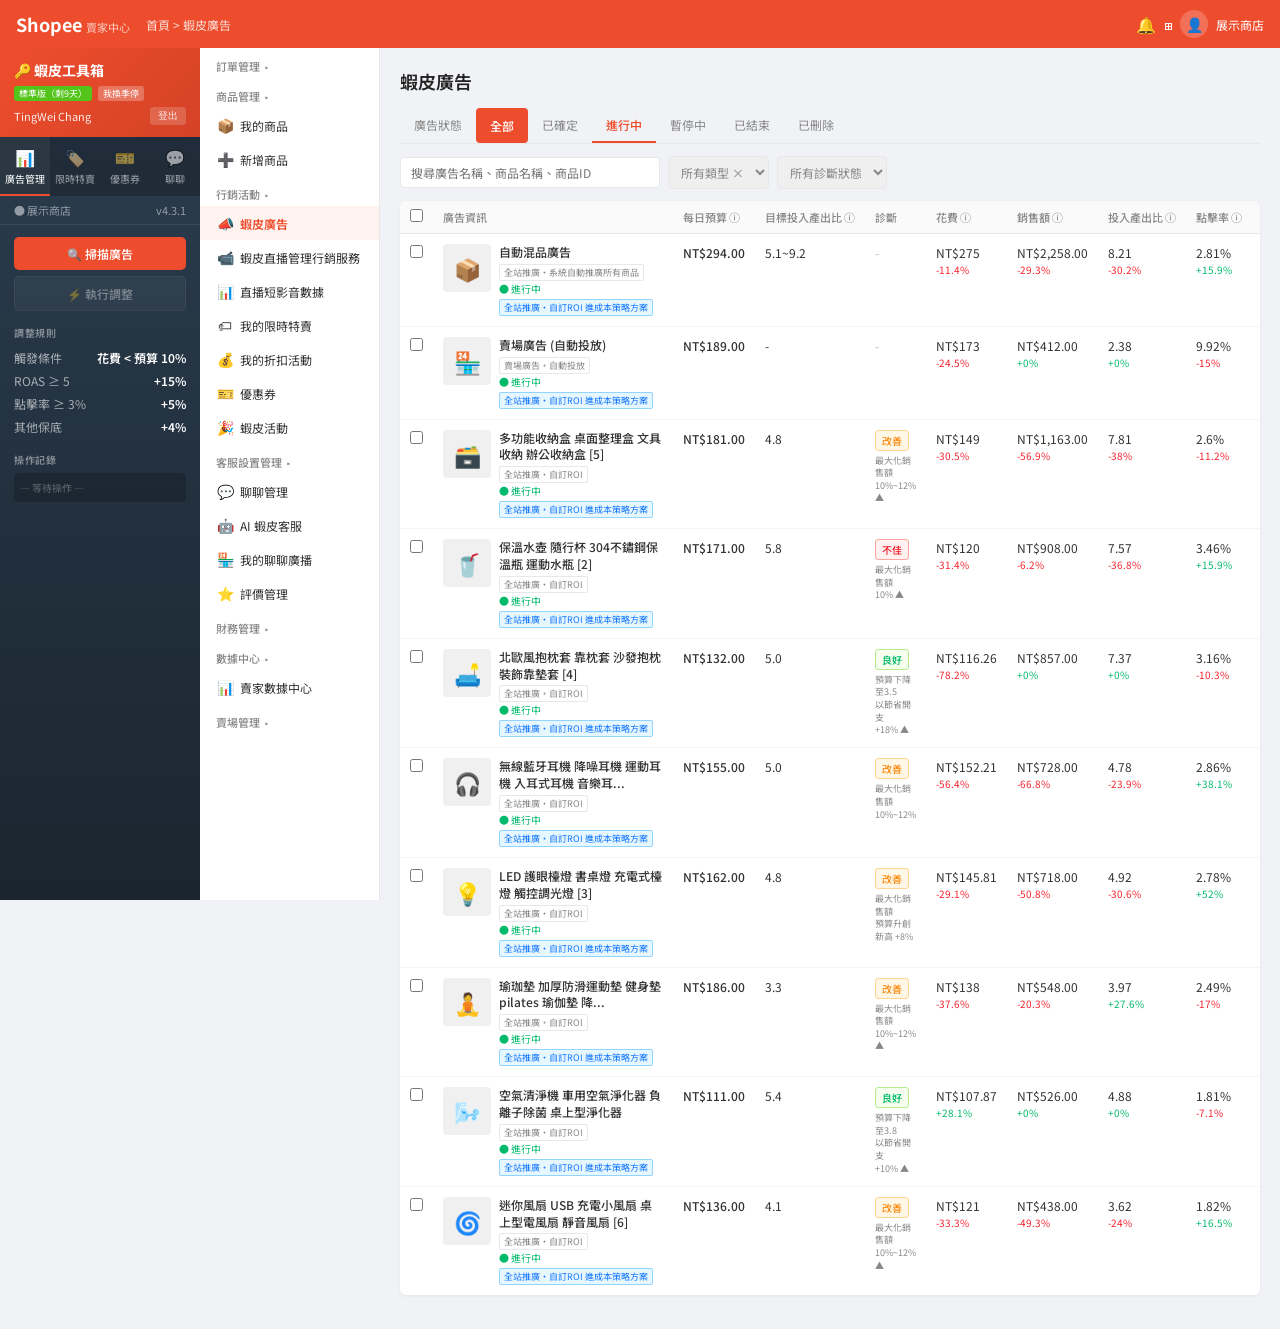
==== commit 39cb2a83: "fix: 移除所有真實賣場與商品資訊 - 賣場名稱 ninicatshop → 展示商店（全站替換） - 廣告商品名稱全部改為通用虛構商品（收納盒/保溫瓶/抱枕/耳機等） - 限時特賣商品改為通用虛構" ====
--- a/demo-full.html
+++ b/demo-full.html
@@ -233,7 +233,7 @@
     <button class="sp-tab" data-t="voucher" onclick="switchTab('voucher')"><span class="sp-tab-icon">🎫</span>優惠券</button>
     <button class="sp-tab" data-t="chat" onclick="switchTab('chat')"><span class="sp-tab-icon">💬</span>聊聊</button>
   </div>
-  <div class="sp-shop"><span>● ninicatshop</span><span>v4.3.1</span></div>
+  <div class="sp-shop"><span>● 展示商店</span><span>v4.3.1</span></div>
   <div class="sp-body">
 
     <!-- SP: 廣告管理 -->
@@ -308,12 +308,12 @@
     <!-- SP: 聊聊 -->
     <div class="sp-pane" id="sp-chat" style="display:none">
       <div class="sp-sec">
-        <div style="font-size:10px;color:rgba(255,255,255,.5);margin-bottom:4px">選擇要管理的賣場：偵測到：ninicatshop</div>
-        <select class="sp-select" style="margin-bottom:10px"><option>ninicatshop</option></select>
+        <div style="font-size:10px;color:rgba(255,255,255,.5);margin-bottom:4px">選擇要管理的賣場：偵測到：展示商店</div>
+        <select class="sp-select" style="margin-bottom:10px"><option>展示商店</option></select>
       </div>
       <div class="sp-sec">
         <div class="sp-toggle"><span style="font-weight:600">🤖 聊聊助手</span><label class="tgl"><input type="checkbox" checked><span class="tgl-s"></span></label></div>
-        <div class="chat-status"><div class="chat-dot"></div><span>背景監聽中</span><span style="margin-left:auto">賣場：ninicatshop</span></div>
+        <div class="chat-status"><div class="chat-dot"></div><span>背景監聽中</span><span style="margin-left:auto">賣場：展示商店</span></div>
         <button class="sp-btn sp-btn-gray" id="btnPatrol" onclick="doPatrol()" style="text-align:center">🔄 立即巡一次</button>
       </div>
       <div class="sp-sec">
@@ -462,17 +462,32 @@
           <button style="border:1px solid var(--or);color:var(--or);background:#fff;padding:5px 12px;border-radius:4px;font-size:11px;cursor:pointer">+ 新增商品</button>
         </div>
         <table class="t" id="flashTable">
-          <thead><tr>
-            <th style="width:30px"><input type="checkbox"></th>
-            <th>規格</th>
-            <th>原價</th>
-            <th>折扣後售價</th>
-            <th>折扣</th>
-            <th>活動庫存 ⓘ</th>
-            <th>購買限制 ⓘ</th>
-            <th>啟用/停用</th>
-            <th>操作</th>
-          </tr></thead>
+          <thead>
+            <tr style="background:#fafafa">
+              <th style="width:30px"><input type="checkbox"></th>
+              <th style="color:var(--txl);font-weight:400">大量編輯<br><span style="font-size:10px">已選擇 0 規格</span></th>
+              <th></th>
+              <th></th>
+              <th><input type="text" placeholder="折扣" style="width:60px;padding:4px 6px;border:1px solid var(--bdr);border-radius:3px;font-size:11px"> 折</th>
+              <th><input type="text" placeholder="活動庫存" style="width:70px;padding:4px 6px;border:1px solid var(--bdr);border-radius:3px;font-size:11px"></th>
+              <th></th>
+              <th><input type="text" placeholder="無限制" style="width:70px;padding:4px 6px;border:1px solid var(--bdr);border-radius:3px;font-size:11px"></th>
+              <th><button style="background:var(--or);color:#fff;border:none;padding:4px 8px;border-radius:3px;font-size:11px;cursor:pointer">全部更新</button></th>
+              <th style="display:flex;gap:4px;padding-top:6px"><button style="border:1px solid var(--bdr);background:#fff;padding:3px 6px;border-radius:3px;font-size:10px;cursor:pointer">啟用</button><button style="border:1px solid var(--bdr);background:#fff;padding:3px 6px;border-radius:3px;font-size:10px;cursor:pointer">停用</button><button style="border:1px solid #e0e0e0;background:#fff;padding:3px 6px;border-radius:3px;font-size:10px;cursor:pointer;color:#f44">刪除</button></th>
+            </tr>
+            <tr>
+              <th style="width:30px"><input type="checkbox"></th>
+              <th>規格</th>
+              <th>原價</th>
+              <th>折扣後售價</th>
+              <th>折扣</th>
+              <th>活動庫存 ⓘ</th>
+              <th>庫存 ⓘ</th>
+              <th>購買限制 ⓘ</th>
+              <th>啟用/停用</th>
+              <th>操作</th>
+            </tr>
+          </thead>
           <tbody id="flashTbody"></tbody>
         </table>
       </div>
@@ -488,7 +503,7 @@
             <div class="v-form">
               <div class="v-row"><div class="v-label">優惠類型</div><div class="v-field"><div class="v-type-tabs"><div class="v-type-tab active">🏪 賣場優惠券</div></div></div></div>
               <div class="v-row"><div class="v-label">優惠券名稱</div><div class="v-field"><input type="text" id="vName" placeholder="優惠券的名字不會在買家顯示"><span class="counter">0/100</span></div></div>
-              <div class="v-row"><div class="v-label">優惠代碼</div><div class="v-field"><div style="display:flex;gap:0"><span style="background:#fafafa;border:1px solid var(--bdr);padding:7px 10px;border-radius:4px 0 0 4px;font-size:12px;color:var(--txl)">NIN</span><input type="text" id="vCode" placeholder="INPUT" style="border-radius:0 4px 4px 0;border-left:none"></div><div class="hint">請輸入 A-Z, 0-9。最多5碼英數字</div></div></div>
+              <div class="v-row"><div class="v-label">優惠代碼</div><div class="v-field"><div style="display:flex;gap:0"><span style="background:#fafafa;border:1px solid var(--bdr);padding:7px 10px;border-radius:4px 0 0 4px;font-size:12px;color:var(--txl)">DEMO</span><input type="text" id="vCode" placeholder="INPUT" style="border-radius:0 4px 4px 0;border-left:none"></div><div class="hint">請輸入 A-Z, 0-9。最多5碼英數字</div></div></div>
               <div class="v-row"><div class="v-label">優惠券可使用期間</div><div class="v-field"><div class="v-date-row"><span>📅</span><input type="text" id="vStart" placeholder="選擇日期時間"><span>—</span><span>📅</span><input type="text" id="vEnd" placeholder="選擇日期時間"></div></div></div>
               <div class="v-row"><div class="v-label"></div><div class="v-field"><label style="font-size:11px;display:flex;align-items:center;gap:4px;color:var(--txl)"><input type="checkbox"> 買前曝光領取優惠券</label></div></div>
             </div>
@@ -551,33 +566,34 @@
 const ADS=[
   {id:'A',name:'自動混品廣告',sub:'全站推廣·系統自動推廣所有商品',img:'📦',budget:294,roas:'5.1~9.2',diag:'-',spend:275,spendP:-11.4,sales:2258,salesP:-29.3,roi:8.21,roiP:-30.2,ctr:2.81,ctrP:15.9,direct:1521.16,directP:-41.5},
   {id:'B',name:'賣場廣告 (自動投放)',sub:'賣場廣告·自動投放',img:'🏪',budget:189,roas:'-',diag:'-',spend:173,spendP:-24.5,sales:412,salesP:0,roi:2.38,roiP:0,ctr:9.92,ctrP:-15.0,direct:412,directP:0},
-  {id:'C',name:'【可接急單 隔日到貨】真空機 真空封口機 食物真空機 真空包裝機 [5]',sub:'全站推廣·自訂ROI',img:'🔌',budget:181,roas:'4.8',diag:'warn',diagTxt:'最大化銷售額\n10%~12% ▲',spend:149,spendP:-30.5,sales:1163,salesP:-56.9,roi:7.81,roiP:-38.0,ctr:2.60,ctrP:-11.2,direct:1071.04,directP:-60.3},
-  {id:'D',name:'【可接急單 隔日到貨】飼料桶 飼料密封桶 儲米桶 寵物飼料桶密封儲糧桶 [2]',sub:'全站推廣·自訂ROI',img:'🐕',budget:171,roas:'5.8',diag:'bad',diagTxt:'最大化銷售額\n10% ▲',spend:120,spendP:-31.4,sales:908,salesP:-6.2,roi:7.57,roiP:-36.8,ctr:3.46,ctrP:15.9,direct:908,directP:-6.2},
-  {id:'E',name:'【五件組品 隔日到貨】拉車袋 洗背包 拖輪包 帶輪包 輪拉車袋 [4]',sub:'全站推廣·自訂ROI',img:'🎒',budget:132,roas:'5.0',diag:'good',diagTxt:'預算下降至3.5\n以節省開支\n+18% ▲',spend:116.26,spendP:-78.2,sales:857,salesP:0,roi:7.37,roiP:0,ctr:3.16,ctrP:-10.3,direct:553,directP:0},
-  {id:'F',name:'【現貨供應 下單送手套】旅行收納袋 壓縮收納袋 旅行壓縮袋 真空收納袋 旅行壓縮包 行...',sub:'全站推廣·自訂ROI',img:'👜',budget:155,roas:'5.0',diag:'warn',diagTxt:'最大化銷售額\n10%~12%',spend:152.21,spendP:-56.4,sales:728,salesP:-66.8,roi:4.78,roiP:-23.9,ctr:2.86,ctrP:38.1,direct:728,directP:-58.2},
-  {id:'G',name:'【可接急單 隔日到貨】泡茶壺 泡茶器 316不鏽鋼保溫泡茶壺 [3]',sub:'全站推廣·自訂ROI',img:'🫖',budget:162,roas:'4.8',diag:'warn',diagTxt:'最大化銷售額\n預算升創新高 +8%',spend:145.81,spendP:-29.1,sales:718,salesP:-50.8,roi:4.92,roiP:-30.6,ctr:2.78,ctrP:52.0,direct:718,directP:-50.8},
-  {id:'H',name:'【全站贈品最多 隔日到貨】手機散熱器 散熱背蓋 散熱 手機降溫退熱 降...',sub:'全站推廣·自訂ROI',img:'📱',budget:186,roas:'3.3',diag:'warn',diagTxt:'最大化銷售額\n10%~12% ▲',spend:138,spendP:-37.6,sales:548,salesP:-20.3,roi:3.97,roiP:27.6,ctr:2.49,ctrP:-17.0,direct:548,directP:-20.9},
-  {id:'I',name:'【可接急單 隔日到貨】棉被收納袋 棉被袋 衣物整理袋 藤子收納袋',sub:'全站推廣·自訂ROI',img:'🧺',budget:111,roas:'5.4',diag:'good',diagTxt:'預算下降至3.8\n以節省開支\n+10% ▲',spend:107.87,spendP:28.1,sales:526,salesP:0,roi:4.88,roiP:0,ctr:1.81,ctrP:-7.1,direct:290,directP:0},
-  {id:'J',name:'【可接急單 隔日到貨】電子秤 料理秤 咖啡電子秤 [6]',sub:'全站推廣·自訂ROI',img:'⚖️',budget:136,roas:'4.1',diag:'warn',diagTxt:'最大化銷售額\n10%~12% ▲',spend:121,spendP:-33.3,sales:438,salesP:-49.3,roi:3.62,roiP:-24.0,ctr:1.82,ctrP:16.5,direct:438,directP:-38.7},
+  {id:'C',name:'多功能收納盒 桌面整理盒 文具收納 辦公收納盒 [5]',sub:'全站推廣·自訂ROI',img:'🗃️',budget:181,roas:'4.8',diag:'warn',diagTxt:'最大化銷售額\n10%~12% ▲',spend:149,spendP:-30.5,sales:1163,salesP:-56.9,roi:7.81,roiP:-38.0,ctr:2.60,ctrP:-11.2,direct:1071.04,directP:-60.3},
+  {id:'D',name:'保溫水壺 隨行杯 304不鏽鋼保溫瓶 運動水瓶 [2]',sub:'全站推廣·自訂ROI',img:'🥤',budget:171,roas:'5.8',diag:'bad',diagTxt:'最大化銷售額\n10% ▲',spend:120,spendP:-31.4,sales:908,salesP:-6.2,roi:7.57,roiP:-36.8,ctr:3.46,ctrP:15.9,direct:908,directP:-6.2},
+  {id:'E',name:'北歐風抱枕套 靠枕套 沙發抱枕 裝飾靠墊套 [4]',sub:'全站推廣·自訂ROI',img:'🛋️',budget:132,roas:'5.0',diag:'good',diagTxt:'預算下降至3.5\n以節省開支\n+18% ▲',spend:116.26,spendP:-78.2,sales:857,salesP:0,roi:7.37,roiP:0,ctr:3.16,ctrP:-10.3,direct:553,directP:0},
+  {id:'F',name:'無線藍牙耳機 降噪耳機 運動耳機 入耳式耳機 音樂耳...',sub:'全站推廣·自訂ROI',img:'🎧',budget:155,roas:'5.0',diag:'warn',diagTxt:'最大化銷售額\n10%~12%',spend:152.21,spendP:-56.4,sales:728,salesP:-66.8,roi:4.78,roiP:-23.9,ctr:2.86,ctrP:38.1,direct:728,directP:-58.2},
+  {id:'G',name:'LED 護眼檯燈 書桌燈 充電式檯燈 觸控調光燈 [3]',sub:'全站推廣·自訂ROI',img:'💡',budget:162,roas:'4.8',diag:'warn',diagTxt:'最大化銷售額\n預算升創新高 +8%',spend:145.81,spendP:-29.1,sales:718,salesP:-50.8,roi:4.92,roiP:-30.6,ctr:2.78,ctrP:52.0,direct:718,directP:-50.8},
+  {id:'H',name:'瑜珈墊 加厚防滑運動墊 健身墊 pilates 瑜伽墊 降...',sub:'全站推廣·自訂ROI',img:'🧘',budget:186,roas:'3.3',diag:'warn',diagTxt:'最大化銷售額\n10%~12% ▲',spend:138,spendP:-37.6,sales:548,salesP:-20.3,roi:3.97,roiP:27.6,ctr:2.49,ctrP:-17.0,direct:548,directP:-20.9},
+  {id:'I',name:'空氣清淨機 車用空氣淨化器 負離子除菌 桌上型淨化器',sub:'全站推廣·自訂ROI',img:'🌬️',budget:111,roas:'5.4',diag:'good',diagTxt:'預算下降至3.8\n以節省開支\n+10% ▲',spend:107.87,spendP:28.1,sales:526,salesP:0,roi:4.88,roiP:0,ctr:1.81,ctrP:-7.1,direct:290,directP:0},
+  {id:'J',name:'迷你風扇 USB 充電小風扇 桌上型電風扇 靜音風扇 [6]',sub:'全站推廣·自訂ROI',img:'🌀',budget:136,roas:'4.1',diag:'warn',diagTxt:'最大化銷售額\n10%~12% ▲',spend:121,spendP:-33.3,sales:438,salesP:-49.3,roi:3.62,roiP:-24.0,ctr:1.82,ctrP:16.5,direct:438,directP:-38.7},
 ];
 
 const FLASH_GROUPS=[
-  {name:'【可接急單 隔日到貨】玻璃茶...',img:'🫖',limit:'無限制',items:[
-    {spec:'整組碗+杯組合',price:600,disc:295,discR:4.9,stock:2,bought:2,origStock:14},
-    {spec:'吸水杯墊',price:200,disc:95,discR:4.7,stock:3,bought:3,origStock:20},
+  {name:'多功能保溫杯組 304不鏽鋼 附杯蓋...',img:'🫖',limit:'無限制',items:[
+    {spec:'500ml 深藍色',price:680,disc:325,discR:4.8,stock:7,bought:7,origStock:42},
+    {spec:'350ml 銀灰色',price:520,disc:249,discR:4.8,stock:3,bought:3,origStock:18},
+    {spec:'隔熱杯墊（加購）',price:120,disc:59,discR:4.9,stock:5,bought:5,origStock:30},
   ]},
-  {name:'【可接急單 隔日到貨】保冰袋...',img:'👜',limit:'無限制',items:[
-    {spec:'【粉色】',price:760,disc:760,discR:10,stock:0,bought:0,origStock:0},
-    {spec:'【黑色】',price:760,disc:375,discR:4.9,stock:2,bought:2,origStock:8},
-    {spec:'【白色】',price:760,disc:375,discR:4.9,stock:2,bought:2,origStock:10},
+  {name:'北歐風抱枕套 靠枕 沙發裝飾枕...',img:'🛋️',limit:'無限制',items:[
+    {spec:'【米白色】45×45cm',price:380,disc:380,discR:10,stock:0,bought:0,origStock:0},
+    {spec:'【墨綠色】45×45cm',price:380,disc:185,discR:4.9,stock:4,bought:4,origStock:24},
+    {spec:'【磚紅色】45×45cm',price:380,disc:185,discR:4.9,stock:4,bought:4,origStock:20},
   ]},
-  {name:'【可接急單 隔日到貨】電競手...',img:'🎮',limit:'無限制',items:[
-    {spec:'紅色',price:100,disc:38,discR:3.8,stock:11,bought:11,origStock:50},
-    {spec:'綠色',price:100,disc:38,discR:3.8,stock:17,bought:17,origStock:80},
-    {spec:'藍色',price:100,disc:38,discR:3.8,stock:31,bought:31,origStock:200},
+  {name:'迷你桌扇 USB 充電靜音電風扇...',img:'🌀',limit:'無限制',items:[
+    {spec:'白色',price:299,disc:149,discR:5.0,stock:22,bought:22,origStock:120},
+    {spec:'粉色',price:299,disc:149,discR:5.0,stock:11,bought:11,origStock:60},
+    {spec:'黑色',price:299,disc:149,discR:5.0,stock:16,bought:16,origStock:90},
   ]},
-  {name:'【可接急單 隔日到貨】磨油器...',img:'🧴',limit:'無限制',items:[
-    {spec:'一包 [20g/3入]',price:150,disc:71,discR:4.7,stock:15,bought:15,origStock:100},
+  {name:'天然植物精油香氛皂 手工皂...',img:'🧴',limit:'無限制',items:[
+    {spec:'3入組合（薰衣草/茶樹/玫瑰）',price:220,disc:99,discR:4.5,stock:25,bought:25,origStock:150},
   ]},
 ];
 
@@ -618,7 +634,7 @@
   FLASH_GROUPS.forEach((g,gi)=>{
     // group header
     const gtr=document.createElement('tr');gtr.className='fs-group';
-    gtr.innerHTML=`<td><input type="checkbox"></td><td colspan="6"><div class="fs-group-hd"><div class="gi">${g.img}</div><span>${g.name}</span></div></td><td><span style="font-size:11px;color:var(--txl);border:1px solid var(--bdr);border-radius:3px;padding:2px 6px">${g.limit}</span></td><td class="fs-ops"><span>🗑</span><span>⊕</span><span>📋</span></td>`;
+    gtr.innerHTML=`<td><input type="checkbox"></td><td colspan="7"><div class="fs-group-hd"><div class="gi">${g.img}</div><span>${g.name}</span></div></td><td><span style="font-size:11px;color:var(--txl);border:1px solid var(--bdr);border-radius:3px;padding:2px 6px">${g.limit}</span></td><td class="fs-ops"><span>🗑</span><span>⊕</span><span>📋</span></td>`;
     tb.appendChild(gtr);
     g.items.forEach((it,ii)=>{
       const itr=document.createElement('tr');itr.className='fs-row';itr.dataset.gi=gi;itr.dataset.ii=ii;
@@ -628,6 +644,7 @@
         <td>NT$ <span style="font-weight:500">${it.disc}</span></td>
         <td>或 ${it.discR} 折</td>
         <td><input type="number" class="fs-input" value="${it.stock}" data-orig-stock="${it.origStock}" min="0"></td>
+        <td style="color:var(--txl)">${it.origStock}</td>
         <td>${it.bought}</td>
         <td><label class="fs-toggle"><input type="checkbox" ${it.origStock>0?'checked':''}><span></span></label></td>
         <td class="fs-ops"><span>🗑</span><span>⊕</span><span>📋</span></td>`;
